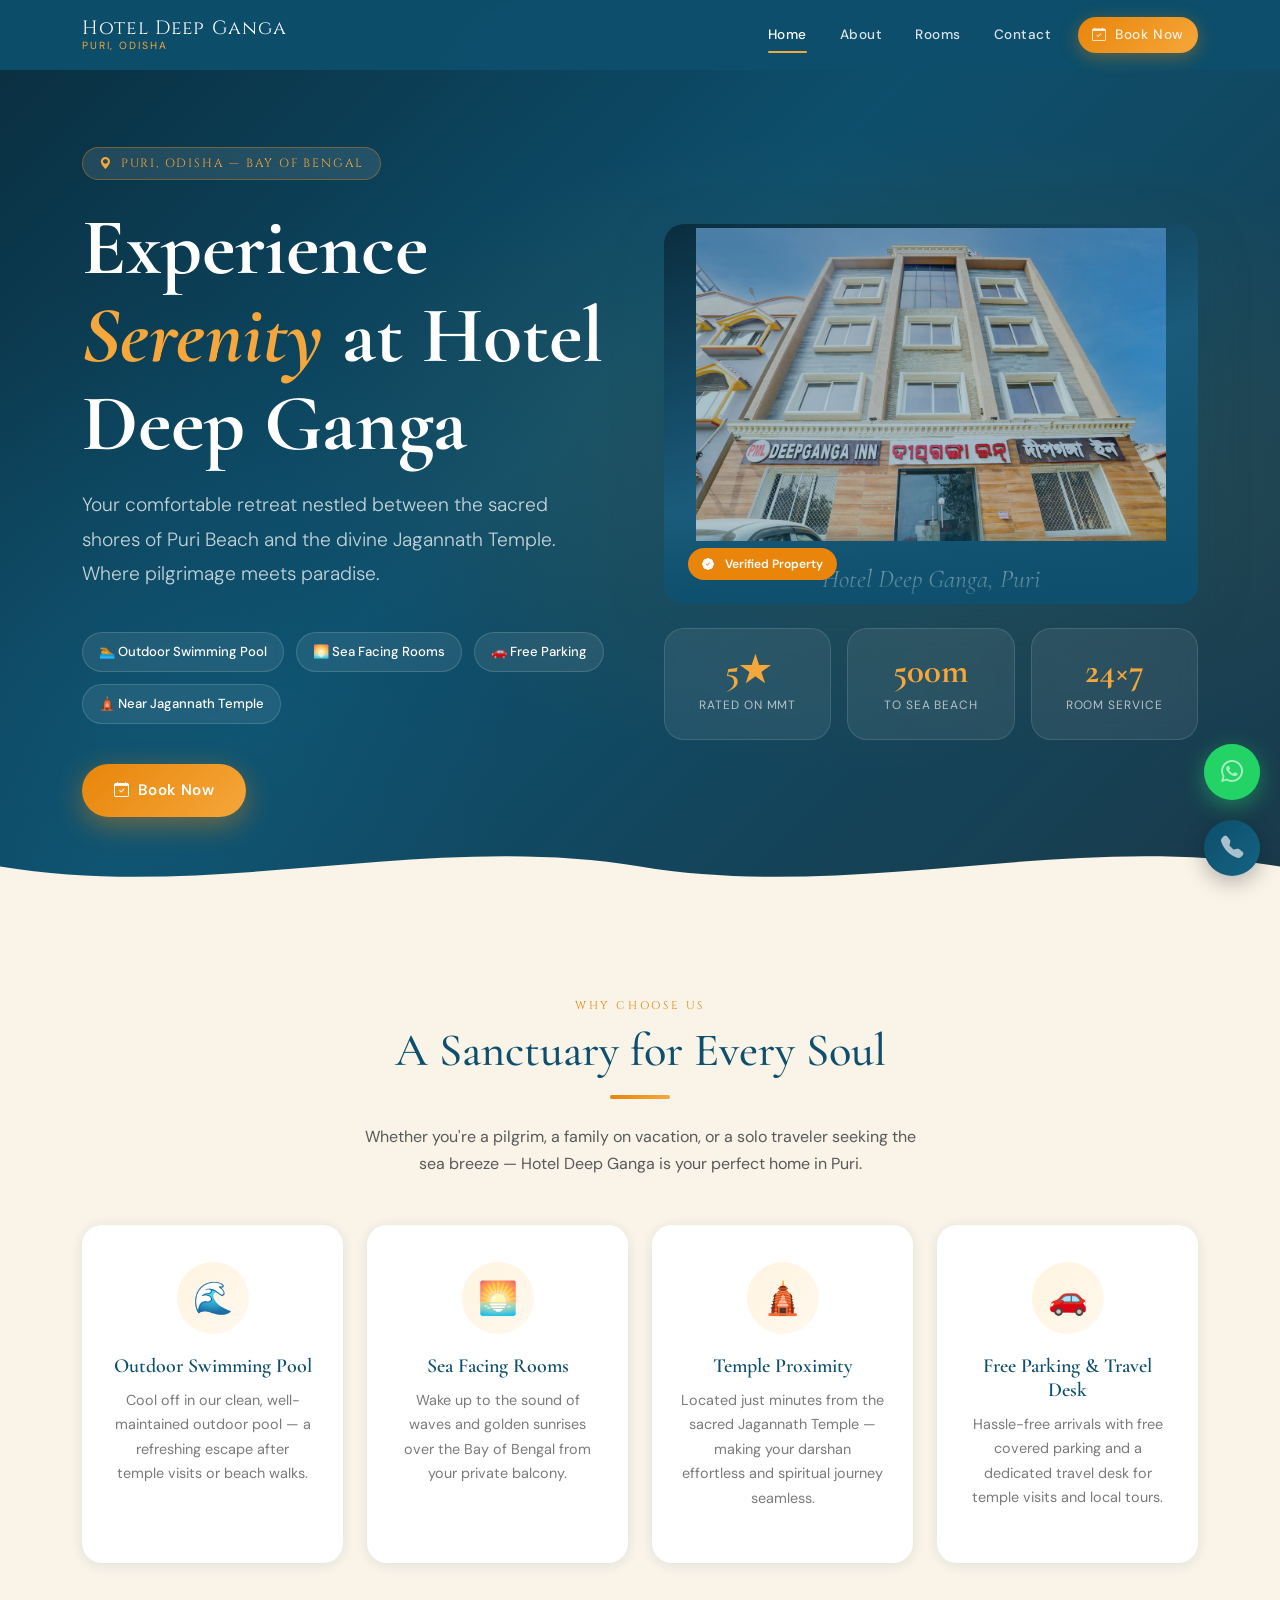
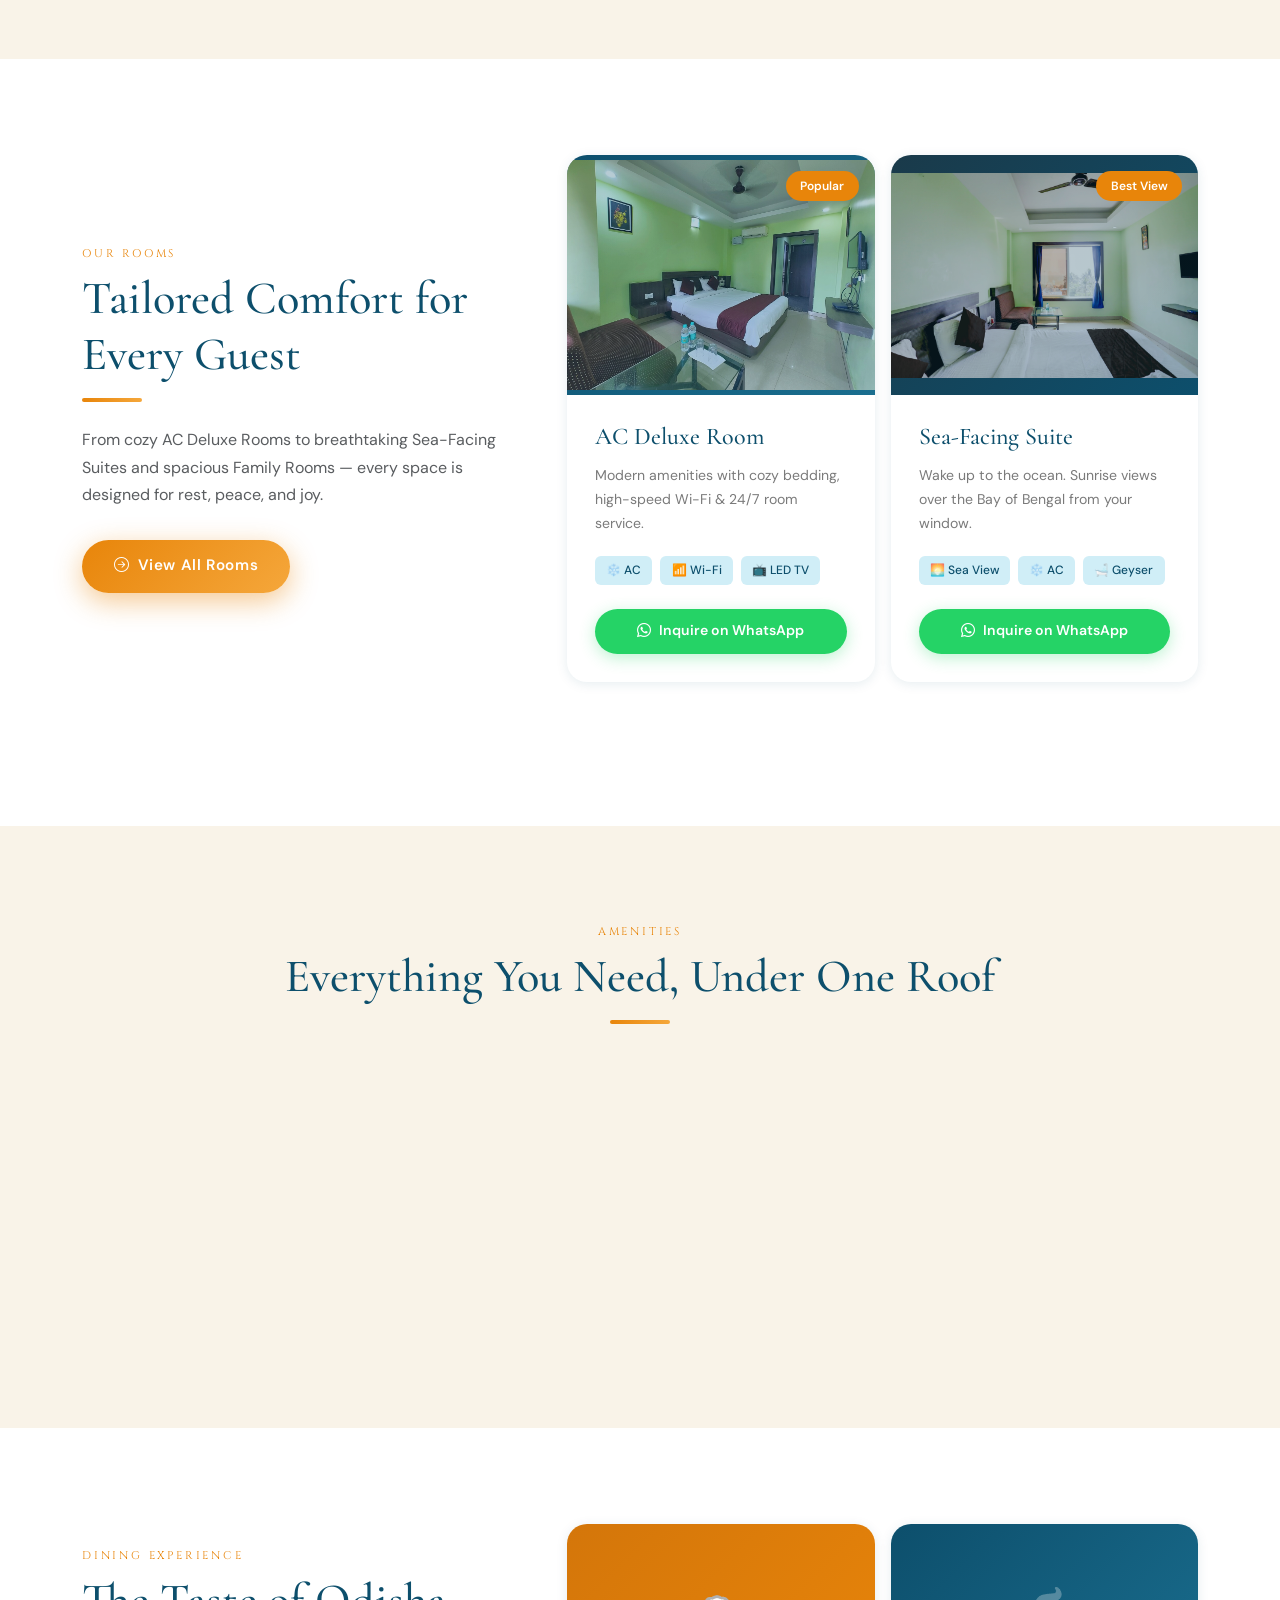
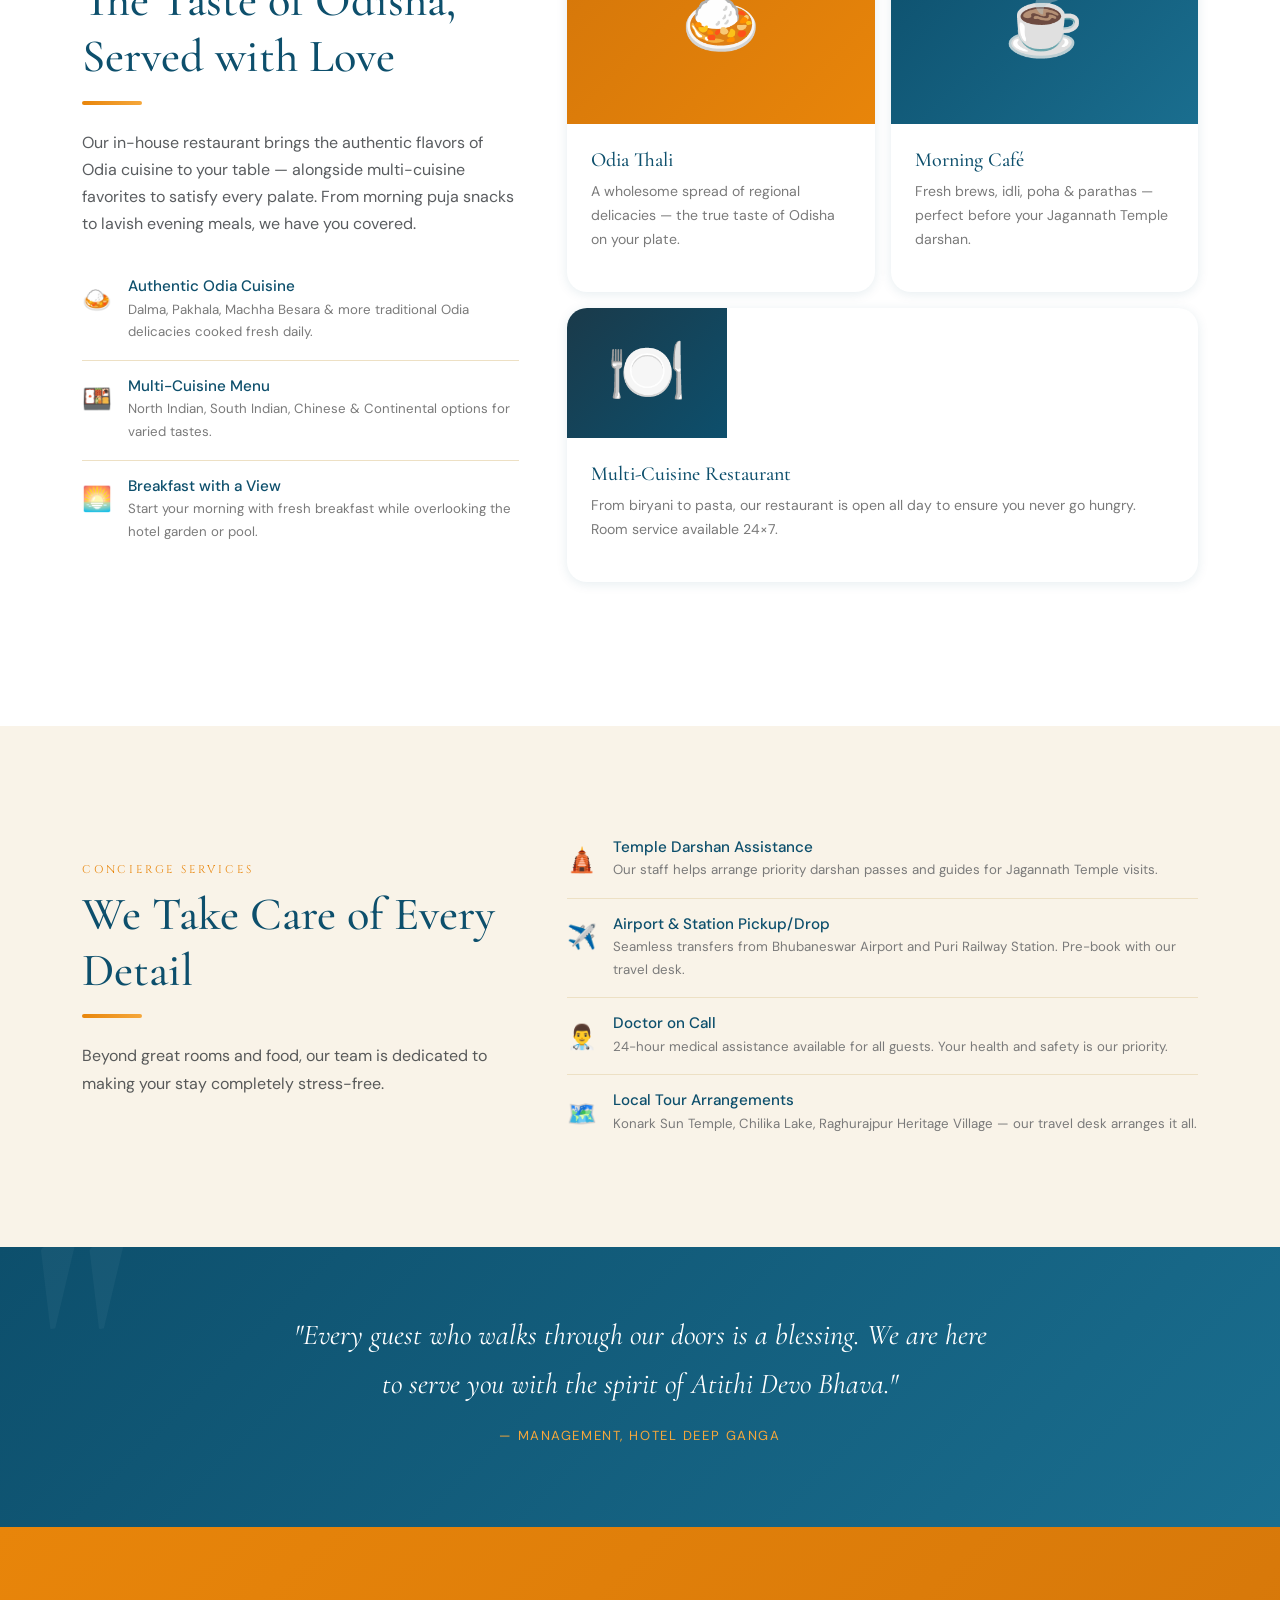
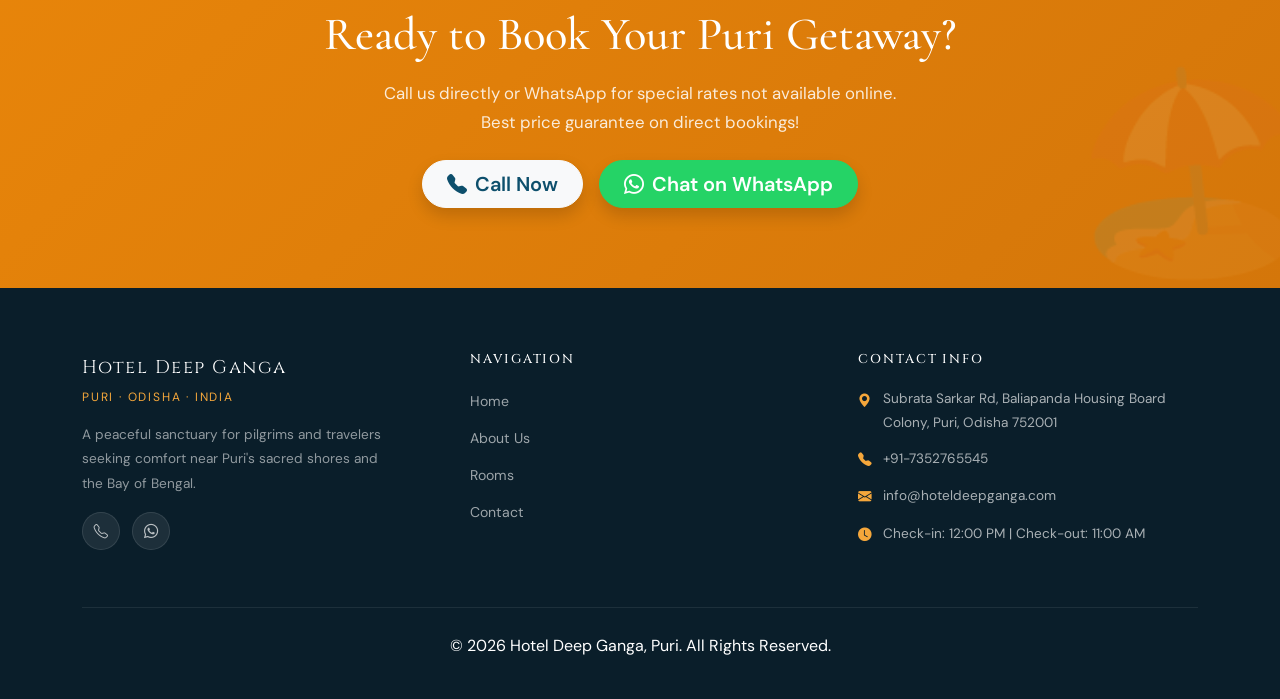
==== index.html @ 0d4df62a "initial commit" ====
<!DOCTYPE html>
<html lang="en">
<head>
  <meta charset="UTF-8">
  <meta name="viewport" content="width=device-width, initial-scale=1.0">

  <!-- SEO Meta -->
  <title>Hotel Deep Ganga Puri | Best Sea-Facing Hotel Near Jagannath Temple</title>
  <meta name="description" content="Book your stay at Hotel Deep Ganga in Puri. Enjoy an outdoor pool, sea-facing rooms, and easy access to Puri Beach & Jagannath Temple. Call or WhatsApp us for direct booking discounts!">
  <meta name="keywords" content="Hotel Deep Ganga Puri, sea facing hotel Puri, hotel near Jagannath Temple, Puri beach hotel, budget hotel Puri, outdoor pool hotel Puri, Baliapanda hotel">
  <meta name="robots" content="index, follow">
  <meta name="author" content="Hotel Deep Ganga">
  <link rel="canonical" href="https://www.hoteldeepganga.com/">

  <!-- Open Graph -->
  <meta property="og:type" content="website">
  <meta property="og:title" content="Hotel Deep Ganga Puri | Sea-Facing Hotel Near Jagannath Temple">
  <meta property="og:description" content="Experience serenity at Hotel Deep Ganga. Outdoor pool, sea-facing rooms, free parking, and the Jagannath Temple just minutes away.">
  <meta property="og:url" content="https://www.hoteldeepganga.com/">
  <meta property="og:site_name" content="Hotel Deep Ganga">
  <meta property="og:image" content="https://www.hoteldeepganga.com/assets/images/deepganga.webp">

  <!-- Twitter Card -->
  <meta name="twitter:card" content="summary_large_image">
  <meta name="twitter:title" content="Hotel Deep Ganga Puri | Sea-Facing Hotel">
  <meta name="twitter:description" content="Outdoor pool, sea-facing rooms & easy access to Jagannath Temple. Book direct for best rates.">

  <!-- Schema.org Structured Data -->
  <script type="application/ld+json">
  {
    "@context": "https://schema.org",
    "@type": "Hotel",
    "name": "Hotel Deep Ganga",
    "description": "A comfortable sea-facing hotel near Jagannath Temple and Puri Beach with an outdoor pool.",
    "url": "https://www.hoteldeepganga.com",
    "address": {
      "@type": "PostalAddress",
      "streetAddress": "Subrata Sarkar Rd, Baliapanda Housing Board Colony",
      "addressLocality": "Puri",
      "addressRegion": "Odisha",
      "postalCode": "752001",
      "addressCountry": "IN"
    },
    "telephone": "+917352765545",
    "checkinTime": "12:00",
    "checkoutTime": "11:00",
    "amenityFeature": [
      {"@type":"LocationFeatureSpecification","name":"Outdoor Swimming Pool","value":true},
      {"@type":"LocationFeatureSpecification","name":"Free Parking","value":true},
      {"@type":"LocationFeatureSpecification","name":"Sea Facing Rooms","value":true},
      {"@type":"LocationFeatureSpecification","name":"Restaurant","value":true},
      {"@type":"LocationFeatureSpecification","name":"Travel Desk","value":true},
      {"@type":"LocationFeatureSpecification","name":"Wi-Fi","value":true}
    ],
    "geo": {
      "@type": "GeoCoordinates",
      "latitude": 19.7910924,
      "longitude": 85.8077653
    },
    "sameAs": ["https://maps.app.goo.gl/WR7ZKPW11yFy9gW88"]
  }
  </script>

  <link rel="shortcut icon" href="assets/images/favicon.jpg" type="image/x-icon">
<link rel="icon" href="assets/images/favicon.jpg" type="image/jpg">
      
<link href="https://cdn.jsdelivr.net/npm/bootstrap@5.3.3/dist/css/bootstrap.min.css" rel="stylesheet">
  <!-- Bootstrap Icons -->
<link rel="stylesheet" href="https://cdn.jsdelivr.net/npm/bootstrap-icons@1.11.3/font/bootstrap-icons.min.css">

<link rel="stylesheet" href="assets/css/style.css">
   
</head>
<body>

<!-- ========== NAVBAR ========== -->
<nav class="navbar navbar-expand-lg fixed-top" id="mainNav">
  <div class="container">
    <a class="navbar-brand" href="index.html">
      Hotel Deep Ganga
      <span class="brand-sub">Puri, Odisha</span>
    </a>
    <button class="navbar-toggler" type="button" data-bs-toggle="collapse" data-bs-target="#navMenu">
      <span class="navbar-toggler-icon"></span>
    </button>
    <div class="collapse navbar-collapse" id="navMenu">
      <ul class="navbar-nav ms-auto align-items-lg-center gap-lg-1">
        <li class="nav-item"><a class="nav-link active" href="index.html">Home</a></li>
        <li class="nav-item"><a class="nav-link" href="about.html">About</a></li>
        <li class="nav-item"><a class="nav-link" href="rooms.html">Rooms</a></li>
        <li class="nav-item"><a class="nav-link" href="contact.html">Contact</a></li>
        <li class="nav-item ms-lg-2">
          <a class="nav-link btn-book-nav" href="https://wa.me/918449936598?text=Hi!%20I'd%20like%20to%20check%20room%20availability%20for%20my%20upcoming%20stay." target="_blank" rel="noopener">
            <i class="bi bi-calendar-check me-1"></i> Book Now
          </a>
        </li>
      </ul>
    </div>
  </div>
</nav>


<!-- ========== HERO ========== -->
<section class="hero-section">
  <div class="hero-bg"></div>
  <div class="container py-5">
    <div class="row align-items-center g-5" style="padding-top:4rem">
      <div class="col-lg-6 hero-content">
        <div class="hero-badge">
          <i class="bi bi-geo-alt-fill"></i> Puri, Odisha — Bay of Bengal
        </div>
        <h1 class="hero-title">
          Experience <em>Serenity</em> at Hotel Deep Ganga
        </h1>
        <p class="hero-subtitle">
          Your comfortable retreat nestled between the sacred shores of Puri Beach and the divine Jagannath Temple. Where pilgrimage meets paradise.
        </p>
        <div class="hero-highlights">
          <span class="hero-pill">🏊 Outdoor Swimming Pool</span>
          <span class="hero-pill">🌅 Sea Facing Rooms</span>
          <span class="hero-pill">🚗 Free Parking</span>
          <span class="hero-pill">🛕 Near Jagannath Temple</span>
        </div>
        <div class="hero-cta">
          <a href="https://wa.me/917352765545?text=Hi!%20I'd%20like%20to%20check%20room%20availability%20for%20my%20upcoming%20stay." target="_blank" rel="noopener" class="btn-primary-cta">
            <i class="bi bi-calendar-check"></i> Book Now</a>
          
        </div>
      </div>
      <div class="col-lg-6 hero-content">
        <div class="hero-img-card mb-4">
          <div class="hotel-visual">
            <div class="hotel-visual-icon">
              <img src="assets/images/deep-ganga-puri.jpg">
            </div>
            <div class="hotel-visual-text">Hotel Deep Ganga, Puri</div>
          </div>
          <div class="hero-img-overlay">
            <span class="hero-img-tag"><i class="bi bi-patch-check-fill me-1"></i> Verified Property</span>
          </div>
        </div>
        <div class="row g-3">
          <div class="col-4">
            <div class="hero-stat-card">
              <div class="hero-stat-num">5★</div>
              <div class="hero-stat-label">Rated on MMT</div>
            </div>
          </div>
          <div class="col-4">
            <div class="hero-stat-card">
              <div class="hero-stat-num">500m</div>
              <div class="hero-stat-label">To Sea Beach</div>
            </div>
          </div>
          <div class="col-4">
            <div class="hero-stat-card">
              <div class="hero-stat-num">24×7</div>
              <div class="hero-stat-label">Room Service</div>
            </div>
          </div>
        </div>
      </div>
    </div>
  </div>
  <!-- Wave SVG -->
  <div class="hero-waves">
    <svg viewBox="0 0 1440 80" preserveAspectRatio="none" xmlns="http://www.w3.org/2000/svg">
      <path d="M0,40 C240,80 480,0 720,40 C960,80 1200,0 1440,40 L1440,80 L0,80 Z" fill="#F9F3E8"/>
    </svg>
  </div>
</section>

<!-- ========== BOOKING STRIP ========== -->
<!-- <section class="booking-strip">
  <div class="container">
    <div class="d-flex flex-wrap align-items-center justify-content-center gap-3">
      <span class="fw-display fs-5 text-ocean">Book Your Stay Online:</span>
      <a href="https://www.makemytrip.com/hotels/hotel-details/?hotelId=201212221544502648" target="_blank" rel="noopener" class="ota-btn ota-mmt">
        <i class="bi bi-globe2"></i> MakeMyTrip
      </a>
      <a href="https://www.trip.com/hotels/puri-hotel-detail-8524823/hotel-deep-ganga/" target="_blank" rel="noopener" class="ota-btn ota-trip">
        <i class="bi bi-globe2"></i> Trip.com
      </a>
      <span class="text-muted small">or call us for direct discounts →</span>
      <a href="tel:+917352765545" class="btn btn-sm btn-outline-secondary rounded-pill px-3">
        <i class="bi bi-telephone-fill me-1"></i> +91-7352765545
      </a>
    </div>
  </div>
</section> -->

<!-- ========== WHY CHOOSE US ========== -->
<section class="section-pad bg-sand">
  <div class="container">
    <div class="text-center mb-5 reveal">
      <span class="section-label">Why Choose Us</span>
      <h2 class="text-ocean">A Sanctuary for Every Soul</h2>
      <div class="divider-saffron center"></div>
      <p class="text-muted mx-auto" style="max-width:580px">Whether you're a pilgrim, a family on vacation, or a solo traveler seeking the sea breeze — Hotel Deep Ganga is your perfect home in Puri.</p>
    </div>
    <div class="row g-4">
      <div class="col-md-6 col-lg-3 reveal" style="transition-delay:.1s">
        <div class="feature-card">
          <div class="feature-icon">🌊</div>
          <h5>Outdoor Swimming Pool</h5>
          <p>Cool off in our clean, well-maintained outdoor pool — a refreshing escape after temple visits or beach walks.</p>
        </div>
      </div>
      <div class="col-md-6 col-lg-3 reveal" style="transition-delay:.2s">
        <div class="feature-card">
          <div class="feature-icon">🌅</div>
          <h5>Sea Facing Rooms</h5>
          <p>Wake up to the sound of waves and golden sunrises over the Bay of Bengal from your private balcony.</p>
        </div>
      </div>
      <div class="col-md-6 col-lg-3 reveal" style="transition-delay:.3s">
        <div class="feature-card">
          <div class="feature-icon">🛕</div>
          <h5>Temple Proximity</h5>
          <p>Located just minutes from the sacred Jagannath Temple — making your darshan effortless and spiritual journey seamless.</p>
        </div>
      </div>
      <div class="col-md-6 col-lg-3 reveal" style="transition-delay:.4s">
        <div class="feature-card">
          <div class="feature-icon">🚗</div>
          <h5>Free Parking & Travel Desk</h5>
          <p>Hassle-free arrivals with free covered parking and a dedicated travel desk for temple visits and local tours.</p>
        </div>
      </div>
    </div>
  </div>
</section>

<!-- ========== ROOMS TEASER ========== -->
<section class="section-pad">
  <div class="container">
    <div class="row align-items-center g-5 mb-5">
      <div class="col-lg-5 reveal-left">
        <span class="section-label">Our Rooms</span>
        <h2 class="text-ocean">Tailored Comfort for Every Guest</h2>
        <div class="divider-saffron"></div>
        <p class="text-muted">From cozy AC Deluxe Rooms to breathtaking Sea-Facing Suites and spacious Family Rooms — every space is designed for rest, peace, and joy.</p>
        <a href="rooms.html" class="btn-primary-cta mt-3 d-inline-flex">
          <i class="bi bi-arrow-right-circle"></i> View All Rooms
        </a>
      </div>
      <div class="col-lg-7 reveal-right">
        <div class="row g-3">
          <div class="col-sm-6">
            <div class="room-card">
              <div class="room-card-img" style="background:linear-gradient(135deg,#0D4F6C,#1A6E8F)">
                  <div class="hotel-visual-icon">
                    <img src="assets/images/deluxe.jpg">
                  </div>
                <span class="room-badge">Popular</span>
              </div>
              <div class="room-card-body">
                <h4>AC Deluxe Room</h4>
                <p>Modern amenities with cozy bedding, high-speed Wi-Fi & 24/7 room service.</p>
                <div class="room-amenities">
                  <span class="room-amenity-tag">❄️ AC</span>
                  <span class="room-amenity-tag">📶 Wi-Fi</span>
                  <span class="room-amenity-tag">📺 LED TV</span>
                </div>
                <a href="https://wa.me/917352765545?text=Hi!%20I'd%20like%20to%20inquire%20about%20AC%20Deluxe%20Room%20rates." target="_blank" rel="noopener" class="btn-whatsapp-room">
                  <i class="bi bi-whatsapp"></i> Inquire on WhatsApp
                </a>
              </div>
            </div>
          </div>
          <div class="col-sm-6">
            <div class="room-card">
              <div class="room-card-img" style="background:linear-gradient(135deg,#1a3a4a,#0D4F6C)">
                <div class="hotel-visual-icon">
                    <img src="assets/images/sea-view.jpg">
                  </div>
                <span class="room-badge" style="background:var(--saffron)">Best View</span>
              </div>
              <div class="room-card-body">
                <h4>Sea-Facing Suite</h4>
                <p>Wake up to the ocean. Sunrise views over the Bay of Bengal from your window.</p>
                <div class="room-amenities">
                  <span class="room-amenity-tag">🌅 Sea View</span>
                  <span class="room-amenity-tag">❄️ AC</span>
                  <span class="room-amenity-tag">🛁 Geyser</span>
                </div>
                <a href="https://wa.me/917352765545?text=Hi!%20I'd%20like%20to%20inquire%20about%20Sea-Facing%20Suite%20rates." target="_blank" rel="noopener" class="btn-whatsapp-room">
                  <i class="bi bi-whatsapp"></i> Inquire on WhatsApp
                </a>
              </div>
            </div>
          </div>
        </div>
      </div>
    </div>
  </div>
</section>

<!-- ========== AMENITIES ========== -->
<section class="section-pad bg-sand">
  <div class="container">
    <div class="text-center mb-5 reveal">
      <span class="section-label">Amenities</span>
      <h2 class="text-ocean">Everything You Need, Under One Roof</h2>
      <div class="divider-saffron center"></div>
    </div>
    <div class="amenities-icon-grid reveal">
      <div class="amenity-box"><div class="icon">❄️</div><span>Air Conditioning</span></div>
      <div class="amenity-box"><div class="icon">📺</div><span>LED TV</span></div>
      <div class="amenity-box"><div class="icon">📶</div><span>Free Wi-Fi</span></div>
      <div class="amenity-box"><div class="icon">🛁</div><span>Hot Geyser</span></div>
      <div class="amenity-box"><div class="icon">☎️</div><span>Intercom</span></div>
      <div class="amenity-box"><div class="icon">🏊</div><span>Swimming Pool</span></div>
      <div class="amenity-box"><div class="icon">🍽️</div><span>Restaurant</span></div>
      <div class="amenity-box"><div class="icon">🚗</div><span>Free Parking</span></div>
      <div class="amenity-box"><div class="icon">🗺️</div><span>Travel Desk</span></div>
      <div class="amenity-box"><div class="icon">👨‍⚕️</div><span>Doctor on Call</span></div>
      <div class="amenity-box"><div class="icon">🕐</div><span>24/7 Service</span></div>
      <div class="amenity-box"><div class="icon">✈️</div><span>Airport Pickup</span></div>
    </div>
  </div>
</section>

<!-- ========== DINING ========== -->
<section class="section-pad">
  <div class="container">
    <div class="row align-items-center g-5 mb-5">
      <div class="col-lg-5 reveal-left">
        <span class="section-label">Dining Experience</span>
        <h2 class="text-ocean">The Taste of Odisha, Served with Love</h2>
        <div class="divider-saffron"></div>
        <p class="text-muted">Our in-house restaurant brings the authentic flavors of Odia cuisine to your table — alongside multi-cuisine favorites to satisfy every palate. From morning puja snacks to lavish evening meals, we have you covered.</p>
        <div class="service-row mt-4">
          <div class="service-icon">🍛</div>
          <div>
            <h6>Authentic Odia Cuisine</h6>
            <p>Dalma, Pakhala, Machha Besara & more traditional Odia delicacies cooked fresh daily.</p>
          </div>
        </div>
        <div class="service-row">
          <div class="service-icon">🍱</div>
          <div>
            <h6>Multi-Cuisine Menu</h6>
            <p>North Indian, South Indian, Chinese & Continental options for varied tastes.</p>
          </div>
        </div>
        <div class="service-row">
          <div class="service-icon">🌅</div>
          <div>
            <h6>Breakfast with a View</h6>
            <p>Start your morning with fresh breakfast while overlooking the hotel garden or pool.</p>
          </div>
        </div>
      </div>
      <div class="col-lg-7 reveal-right">
        <div class="row g-3">
          <div class="col-sm-6">
            <div class="dining-card">
              <div class="dining-card-img" style="background:linear-gradient(135deg,#d4760a,#E8850A)">🍛</div>
              <div class="dining-card-body">
                <h5>Odia Thali</h5>
                <p>A wholesome spread of regional delicacies — the true taste of Odisha on your plate.</p>
              </div>
            </div>
          </div>
          <div class="col-sm-6">
            <div class="dining-card">
              <div class="dining-card-img" style="background:linear-gradient(135deg,#0D4F6C,#1A6E8F)">☕</div>
              <div class="dining-card-body">
                <h5>Morning Café</h5>
                <p>Fresh brews, idli, poha & parathas — perfect before your Jagannath Temple darshan.</p>
              </div>
            </div>
          </div>
          <div class="col-12">
            <div class="dining-card" style="display:flex;flex-wrap:wrap">
              <div class="dining-card-img" style="background:linear-gradient(135deg,#1a3a4a,#0D4F6C);min-width:160px;height:130px;flex-shrink:0">🍽️</div>
              <div class="dining-card-body">
                <h5>Multi-Cuisine Restaurant</h5>
                <p>From biryani to pasta, our restaurant is open all day to ensure you never go hungry. Room service available 24×7.</p>
              </div>
            </div>
          </div>
        </div>
      </div>
    </div>
  </div>
</section>

<!-- ========== SERVICES ========== -->
<section class="section-pad bg-sand">
  <div class="container">
    <div class="row g-5 align-items-center">
      <div class="col-lg-5 reveal-left">
        <span class="section-label">Concierge Services</span>
        <h2 class="text-ocean">We Take Care of Every Detail</h2>
        <div class="divider-saffron"></div>
        <p class="text-muted">Beyond great rooms and food, our team is dedicated to making your stay completely stress-free.</p>
      </div>
      <div class="col-lg-7 reveal-right">
        <div class="service-row">
          <div class="service-icon">🛕</div>
          <div>
            <h6>Temple Darshan Assistance</h6>
            <p>Our staff helps arrange priority darshan passes and guides for Jagannath Temple visits.</p>
          </div>
        </div>
        <div class="service-row">
          <div class="service-icon">✈️</div>
          <div>
            <h6>Airport & Station Pickup/Drop</h6>
            <p>Seamless transfers from Bhubaneswar Airport and Puri Railway Station. Pre-book with our travel desk.</p>
          </div>
        </div>
        <div class="service-row">
          <div class="service-icon">👨‍⚕️</div>
          <div>
            <h6>Doctor on Call</h6>
            <p>24-hour medical assistance available for all guests. Your health and safety is our priority.</p>
          </div>
        </div>
        <div class="service-row">
          <div class="service-icon">🗺️</div>
          <div>
            <h6>Local Tour Arrangements</h6>
            <p>Konark Sun Temple, Chilika Lake, Raghurajpur Heritage Village — our travel desk arranges it all.</p>
          </div>
        </div>
      </div>
    </div>
  </div>
</section>

<!-- ========== QUOTE STRIP ========== -->
<section class="quote-strip">
  <div class="container reveal">
    <p class="quote-text">"Every guest who walks through our doors is a blessing. We are here to serve you with the spirit of Atithi Devo Bhava."</p>
    <p class="quote-author">— Management, Hotel Deep Ganga</p>
  </div>
</section>

<!-- ========== CTA BANNER ========== -->
<section class="cta-banner">
  <div class="container reveal">
    <h2 class="mb-3">Ready to Book Your Puri Getaway?</h2>
    <p class="mb-4">Call us directly or WhatsApp for special rates not available online. <br class="d-none d-md-block">Best price guarantee on direct bookings!</p>
    <div class="d-flex flex-wrap gap-3 justify-content-center">
      <a href="tel:+917352765545" class="btn btn-light btn-lg rounded-pill px-4 fw-semibold text-ocean shadow">
        <i class="bi bi-telephone-fill me-2"></i>Call Now
      </a>
      <a href="https://wa.me/917352765545?text=Hi!%20I'd%20like%20to%20check%20room%20availability%20for%20my%20upcoming%20stay." target="_blank" rel="noopener" class="btn btn-dark btn-lg rounded-pill px-4 fw-semibold shadow" style="background:#25D366;border-color:#25D366">
        <i class="bi bi-whatsapp me-2"></i>Chat on WhatsApp
      </a>
      
    </div>
  </div>
</section>

<!-- ========== FOOTER ========== -->
<footer class="footer">
  <div class="container">
    <div class="row g-5">
      <div class="col-lg-4 col-md-6">
        <div class="footer-brand mb-3">
          <div class="brand-name">Hotel Deep Ganga</div>
          <div class="brand-tagline">Puri · Odisha · India</div>
        </div>
        <p style="font-size:.85rem;color:rgba(255,255,255,.55);line-height:1.8;max-width:300px">A peaceful sanctuary for pilgrims and travelers seeking comfort near Puri's sacred shores and the Bay of Bengal.</p>
        <div class="mt-3">
          <a href="tel:+917352765545" class="social-btn"><i class="bi bi-telephone"></i></a>
          <a href="https://wa.me/917352765545" class="social-btn"><i class="bi bi-whatsapp"></i></a>
        </div>
      </div>
      <div class="col-lg-4 col-md-6">
        <h6>Navigation</h6>
        <ul class="footer-links p-0">
          <li><a href="index.html">Home</a></li>
          <li><a href="about.html">About Us</a></li>
          <li><a href="rooms.html">Rooms</a></li>
          <li><a href="contact.html">Contact</a></li>
        </ul>
      </div>
      <div class="col-lg-4 col-md-6">
        <h6>Contact Info</h6>
        <div class="footer-contact-item"><span class="icon"><i class="bi bi-geo-alt-fill"></i></span><span>Subrata Sarkar Rd, Baliapanda Housing Board Colony, Puri, Odisha 752001</span></div>
        <div class="footer-contact-item"><span class="icon"><i class="bi bi-telephone-fill"></i></span><span>+91-7352765545</span></div>
        <div class="footer-contact-item"><span class="icon"><i class="bi bi-envelope-fill"></i></span><span>info@hoteldeepganga.com</span></div>
        <div class="footer-contact-item"><span class="icon"><i class="bi bi-clock-fill"></i></span><span>Check-in: 12:00 PM | Check-out: 11:00 AM</span></div>
      </div>
    </div>
    <div class="footer-bottom">
      <p>© 2026 Hotel Deep Ganga, Puri. All Rights Reserved.</p>
    </div>
  </div>
</footer>

<!-- ========== FLOATING BUTTONS ========== -->
<div class="fab-wrapper left">
  <a href="https://wa.me/917352765545?text=Hi!%20I'd%20like%20to%20check%20room%20availability%20for%20my%20upcoming%20stay." target="_blank" rel="noopener" class="fab-btn whatsapp" aria-label="WhatsApp Hotel Deep Ganga">
    <span class="fab-pulse"></span>
    <i class="bi bi-whatsapp"></i>
    <span class="fab-tooltip">Chat with our Manager</span>
  </a>
</div>
<div class="fab-wrapper right">
  <a href="tel:+917352765545" class="fab-btn call" aria-label="Call Hotel Deep Ganga">
    <span class="fab-pulse"></span>
    <i class="bi bi-telephone-fill"></i>
    <span class="fab-tooltip">Call Hotel Deep Ganga</span>
  </a>
</div>

<!-- Bootstrap JS -->
<script src="assets/js/scripts.js"></script>
<script src="https://cdn.jsdelivr.net/npm/bootstrap@5.3.3/dist/js/bootstrap.bundle.min.js"></script>
</body>
</html>
---- assets/css/style.css ----
/* ============================================================
   Hotel Deep Ganga — Custom Stylesheet
   Aesthetic: Coastal Luxury · Warm Saffron · Deep Ocean Blue
   ============================================================ */
@import url('https://fonts.googleapis.com/css2?family=Cormorant+Garamond:ital,wght@0,400;0,600;0,700;1,400;1,600&family=DM+Sans:wght@300;400;500;600&family=Cinzel:wght@400;600&display=swap');

:root {
  --saffron:       #E8850A;
  --saffron-light: #F5A73B;
  --saffron-pale:  #FFF4E0;
  --ocean:         #0D4F6C;
  --ocean-mid:     #1A6E8F;
  --ocean-light:   #D0EEF7;
  --sand:          #F9F3E8;
  --sand-dark:     #EDE0C4;
  --charcoal:      #1E1E1E;
  --text-body:     #3D3D3D;
  --text-muted:    #7A7A7A;
  --white:         #FFFFFF;
  --radius:        12px;
  --radius-lg:     20px;
  --shadow-sm:     0 2px 12px rgba(13,79,108,0.10);
  --shadow-md:     0 6px 28px rgba(13,79,108,0.15);
  --shadow-lg:     0 16px 56px rgba(13,79,108,0.18);
  --transition:    0.35s cubic-bezier(0.4,0,0.2,1);
  --font-display:  'Cormorant Garamond', Georgia, serif;
  --font-title:    'Cinzel', serif;
  --font-body:     'DM Sans', sans-serif;
}

*,*::before,*::after{box-sizing:border-box;margin:0;padding:0}
html{scroll-behavior:smooth;font-size:16px}
body{font-family:var(--font-body);color:var(--text-body);background:var(--white);overflow-x:hidden;line-height:1.7}
img{max-width:100%;height:auto;display:block}
a{text-decoration:none;color:inherit}
ul{list-style:none}

/* Typography */
.section-label{font-family:var(--font-title);font-size:.7rem;letter-spacing:.25em;text-transform:uppercase;color:var(--saffron);display:block;margin-bottom:.5rem}
h1,h2,h3,h4,h5{font-family:var(--font-display);line-height:1.2}
h1{font-size:clamp(2.4rem,6vw,4.2rem)}
h2{font-size:clamp(1.9rem,4vw,2.9rem)}
h3{font-size:clamp(1.3rem,2.5vw,1.7rem)}
p{font-size:1rem;color:var(--text-body)}

/* Navbar */
.navbar{background:rgba(13,79,108,.97);backdrop-filter:blur(16px);-webkit-backdrop-filter:blur(16px);padding:.75rem 0;transition:box-shadow var(--transition);z-index:1050}
.navbar.scrolled{box-shadow:0 4px 24px rgba(0,0,0,.25)}
.navbar-brand{font-family:var(--font-title);font-size:1.2rem;color:var(--white)!important;letter-spacing:.06em;line-height:1.2}
.navbar-brand .brand-sub{font-family:var(--font-body);font-size:.65rem;color:var(--saffron-light);letter-spacing:.18em;text-transform:uppercase;display:block;font-weight:400}
.navbar-nav .nav-link{color:rgba(255,255,255,.85)!important;font-size:.85rem;font-weight:500;letter-spacing:.04em;padding:.4rem .9rem!important;transition:color var(--transition);position:relative}
.navbar-nav .nav-link::after{content:'';position:absolute;bottom:0;left:50%;right:50%;height:2px;background:var(--saffron-light);transition:left var(--transition),right var(--transition);border-radius:2px}
.navbar-nav .nav-link:hover::after,.navbar-nav .nav-link.active::after{left:.9rem;right:.9rem}
.navbar-nav .nav-link:hover,.navbar-nav .nav-link.active{color:var(--white)!important}
.btn-book-nav{background:linear-gradient(135deg,var(--saffron),var(--saffron-light));color:var(--white)!important;border-radius:50px;padding:.45rem 1.4rem!important;font-weight:600;font-family:var(--font-body);font-size:.85rem;box-shadow:0 4px 18px rgba(232,133,10,.4);transition:transform var(--transition),box-shadow var(--transition)}
.btn-book-nav:hover{transform:translateY(-2px);box-shadow:0 8px 24px rgba(232,133,10,.5)}
.btn-book-nav::after{display:none!important}
.navbar-toggler{border:none}
.navbar-toggler-icon{filter:invert(1)}

/* Hero */
.hero-section{position:relative;min-height:100svh;overflow:hidden;display:flex;align-items:center}
.hero-bg{position:absolute;inset:0;background:linear-gradient(135deg,#0a2d3e 0%,#0D4F6C 45%,#1a3a4a 100%);z-index:0}
.hero-bg::before{content:'';position:absolute;inset:0;background:radial-gradient(ellipse 80% 60% at 70% 50%,rgba(232,133,10,.12) 0%,transparent 60%),radial-gradient(ellipse 50% 80% at 10% 80%,rgba(26,110,143,.25) 0%,transparent 60%)}
.hero-waves{position:absolute;bottom:-2px;left:0;right:0;z-index:2;line-height:0}
.hero-content{position:relative;z-index:3}
.hero-badge{display:inline-flex;align-items:center;gap:.5rem;background:rgba(255,255,255,.1);border:1px solid rgba(232,133,10,.4);border-radius:50px;padding:.35rem 1rem;font-size:.75rem;color:var(--saffron-light);letter-spacing:.15em;text-transform:uppercase;font-family:var(--font-title);margin-bottom:1.5rem;backdrop-filter:blur(8px)}
.hero-title{font-family:var(--font-display);font-weight:700;font-size:clamp(2.6rem,7vw,5rem);color:var(--white);line-height:1.1;margin-bottom:1.25rem}
.hero-title em{font-style:italic;color:var(--saffron-light)}
.hero-subtitle{font-size:clamp(1rem,2vw,1.2rem);color:rgba(255,255,255,.75);max-width:520px;margin-bottom:2.5rem;font-weight:300;line-height:1.8}
.hero-highlights{display:flex;flex-wrap:wrap;gap:.75rem;margin-bottom:2.5rem}
.hero-pill{background:rgba(255,255,255,.08);border:1px solid rgba(255,255,255,.15);color:var(--white);padding:.5rem 1rem;border-radius:50px;font-size:.82rem;font-weight:500;display:flex;align-items:center;gap:.4rem;backdrop-filter:blur(4px)}
.hero-cta{display:flex;flex-wrap:wrap;gap:1rem}
.btn-primary-cta{background:linear-gradient(135deg,var(--saffron),var(--saffron-light));color:var(--white);border:none;padding:.85rem 2rem;border-radius:50px;font-weight:600;font-size:.95rem;letter-spacing:.04em;box-shadow:0 8px 28px rgba(232,133,10,.45);transition:transform var(--transition),box-shadow var(--transition);display:inline-flex;align-items:center;gap:.5rem}
.btn-primary-cta:hover{color:var(--white);transform:translateY(-3px);box-shadow:0 14px 38px rgba(232,133,10,.55)}
.btn-outline-cta{background:transparent;color:var(--white);border:2px solid rgba(255,255,255,.5);padding:.85rem 2rem;border-radius:50px;font-weight:500;font-size:.95rem;transition:border-color var(--transition),background var(--transition);display:inline-flex;align-items:center;gap:.5rem}
.btn-outline-cta:hover{color:var(--white);border-color:var(--saffron-light);background:rgba(232,133,10,.12)}
.hero-stat-card{background:rgba(255,255,255,.07);border:1px solid rgba(255,255,255,.12);border-radius:var(--radius-lg);padding:1.5rem;backdrop-filter:blur(12px);text-align:center;transition:transform var(--transition)}
.hero-stat-card:hover{transform:translateY(-4px)}
.hero-stat-num{font-family:var(--font-display);font-size:2.2rem;font-weight:700;color:var(--saffron-light);line-height:1}
.hero-stat-label{font-size:.75rem;color:rgba(255,255,255,.65);letter-spacing:.08em;text-transform:uppercase;margin-top:.4rem}
.hero-img-card{position:relative;border-radius:var(--radius-lg);overflow:hidden;box-shadow:var(--shadow-lg)}
.hero-img-card .hotel-visual{width:100%;height:380px;background:linear-gradient(160deg,#0a2d3e,#1a5a7a,#0d4f6c);display:flex;align-items:center;justify-content:center;flex-direction:column;gap:1rem;padding:2rem}
.hotel-visual-icon{font-size:6rem;opacity:.7}
.hotel-visual-text{font-family:var(--font-display);font-size:1.6rem;font-style:italic;color:rgba(255,255,255,.9);text-align:center}
.hero-img-overlay{position:absolute;bottom:0;left:0;right:0;background:linear-gradient(to top,rgba(13,79,108,.9),transparent);padding:1.5rem}
.hero-img-tag{display:inline-flex;align-items:center;gap:.4rem;background:var(--saffron);color:var(--white);border-radius:50px;padding:.35rem .9rem;font-size:.75rem;font-weight:600}

/* Section Utilities */
.section-pad{padding:6rem 0}
.section-pad-sm{padding:4rem 0}
.bg-sand{background:var(--sand)}
.bg-ocean{background:var(--ocean)}
.divider-saffron{width:60px;height:4px;background:linear-gradient(90deg,var(--saffron),var(--saffron-light));border-radius:2px;margin:1rem 0 1.5rem}
.divider-saffron.center{margin:1rem auto 1.5rem}

/* Feature Cards */
.feature-card{background:var(--white);border-radius:var(--radius-lg);padding:2.25rem 1.75rem;text-align:center;box-shadow:var(--shadow-sm);border:1px solid transparent;transition:transform var(--transition),box-shadow var(--transition),border-color var(--transition);height:100%}
.feature-card:hover{transform:translateY(-6px);box-shadow:var(--shadow-md);border-color:var(--saffron-light)}
.feature-icon{width:72px;height:72px;background:linear-gradient(135deg,var(--saffron-pale),#fff8ee);border-radius:50%;display:flex;align-items:center;justify-content:center;margin:0 auto 1.25rem;font-size:2rem;transition:transform var(--transition)}
.feature-card:hover .feature-icon{transform:scale(1.12) rotate(-5deg)}
.feature-card h5{color:var(--ocean);font-weight:600;margin-bottom:.6rem}
.feature-card p{font-size:.9rem;color:var(--text-muted)}

/* Amenities */
.amenities-icon-grid{display:grid;grid-template-columns:repeat(auto-fill,minmax(130px,1fr));gap:1rem}
.amenity-box{background:var(--white);border:1.5px solid var(--sand-dark);border-radius:var(--radius);padding:1.25rem .75rem;text-align:center;transition:border-color var(--transition),box-shadow var(--transition),transform var(--transition)}
.amenity-box:hover{border-color:var(--saffron);box-shadow:var(--shadow-sm);transform:translateY(-3px)}
.amenity-box .icon{font-size:1.8rem;margin-bottom:.6rem}
.amenity-box span{font-size:.78rem;font-weight:500;color:var(--ocean);display:block}

/* Dining */
.dining-card{background:var(--white);border-radius:var(--radius-lg);overflow:hidden;box-shadow:var(--shadow-sm);transition:transform var(--transition),box-shadow var(--transition)}
.dining-card:hover{transform:translateY(-6px);box-shadow:var(--shadow-md)}
.dining-card-img{height:200px;display:flex;align-items:center;justify-content:center;font-size:4rem}
.dining-card-body{padding:1.5rem}
.dining-card-body h5{color:var(--ocean);margin-bottom:.5rem}
.dining-card-body p{font-size:.88rem;color:var(--text-muted)}

/* Service Rows */
.service-row{display:flex;align-items:flex-start;gap:1rem;padding:1rem 0;border-bottom:1px solid var(--sand-dark)}
.service-row:last-child{border-bottom:none}
.service-icon{font-size:1.5rem;flex-shrink:0;margin-top:.15rem}
.service-row h6{color:var(--ocean);font-size:.95rem;margin-bottom:.2rem}
.service-row p{font-size:.83rem;color:var(--text-muted);margin:0}

/* Rooms */
.room-card{background:var(--white);border-radius:var(--radius-lg);overflow:hidden;box-shadow:var(--shadow-sm);transition:transform var(--transition),box-shadow var(--transition);height:100%}
.room-card:hover{transform:translateY(-8px);box-shadow:var(--shadow-lg)}
.room-card-img{height:240px;position:relative;overflow:hidden;display:flex;align-items:center;justify-content:center}
.room-card-img .room-emoji{font-size:5rem;opacity:.55}
.room-badge{position:absolute;top:1rem;right:1rem;background:var(--saffron);color:var(--white);border-radius:50px;padding:.3rem .9rem;font-size:.75rem;font-weight:600}
.room-card-body{padding:1.75rem}
.room-card-body h4{color:var(--ocean);margin-bottom:.75rem}
.room-card-body p{font-size:.88rem;color:var(--text-muted);margin-bottom:1.25rem}
.room-amenities{display:flex;flex-wrap:wrap;gap:.5rem;margin-bottom:1.5rem}
.room-amenity-tag{background:var(--ocean-light);color:var(--ocean);border-radius:6px;padding:.28rem .7rem;font-size:.75rem;font-weight:500}
.btn-whatsapp-room{background:#25D366;color:var(--white);border:none;border-radius:50px;padding:.65rem 1.5rem;font-weight:600;font-size:.88rem;display:inline-flex;align-items:center;gap:.5rem;width:100%;justify-content:center;transition:transform var(--transition),box-shadow var(--transition);box-shadow:0 4px 16px rgba(37,211,102,.3)}
.btn-whatsapp-room:hover{color:var(--white);transform:translateY(-2px);box-shadow:0 8px 24px rgba(37,211,102,.4)}

/* About */
.about-hero{background:linear-gradient(135deg,#0a2d3e,#0D4F6C,#1A6E8F);min-height:60vh;display:flex;align-items:center;position:relative;overflow:hidden}
.about-hero::before{content:'';position:absolute;inset:0;background:radial-gradient(ellipse 70% 80% at 80% 50%,rgba(232,133,10,.12) 0%,transparent 60%)}
.pillar-card{background:var(--white);border-radius:var(--radius-lg);padding:2rem 1.75rem;border-left:4px solid var(--saffron);box-shadow:var(--shadow-sm);transition:transform var(--transition),box-shadow var(--transition);height:100%}
.pillar-card:hover{transform:translateY(-5px);box-shadow:var(--shadow-md)}
.pillar-card .pillar-icon{font-size:2.2rem;margin-bottom:1rem}
.pillar-card h5{color:var(--ocean);margin-bottom:.6rem}
.pillar-card p{font-size:.88rem;color:var(--text-muted)}
.team-card{background:var(--white);border-radius:var(--radius-lg);padding:2.5rem 2rem;text-align:center;box-shadow:var(--shadow-sm);border-top:4px solid var(--saffron)}
.team-avatar{width:90px;height:90px;background:linear-gradient(135deg,var(--ocean),var(--ocean-mid));border-radius:50%;display:flex;align-items:center;justify-content:center;font-size:2.5rem;margin:0 auto 1.25rem;border:4px solid var(--saffron-pale)}
.atithi-banner{background:linear-gradient(135deg,var(--saffron),#d4760a);border-radius:var(--radius-lg);padding:2.5rem;text-align:center;color:var(--white)}
.atithi-quote{font-family:var(--font-display);font-size:clamp(1.6rem,3.5vw,2.2rem);font-style:italic;color:var(--white);margin-bottom:.5rem}
.atithi-translation{font-size:.85rem;opacity:.85;letter-spacing:.1em;text-transform:uppercase}

/* Contact */
.contact-hero{background:linear-gradient(135deg,#0a2d3e,#0D4F6C);min-height:45vh;display:flex;align-items:center;position:relative;overflow:hidden}
.contact-card{background:var(--white);border-radius:var(--radius-lg);padding:2.25rem;box-shadow:var(--shadow-md);text-align:center;transition:transform var(--transition);height:100%}
.contact-card:hover{transform:translateY(-4px)}
.contact-icon-wrap{width:72px;height:72px;border-radius:50%;display:flex;align-items:center;justify-content:center;font-size:1.8rem;margin:0 auto 1.25rem}
.contact-icon-wrap.saffron-bg{background:var(--saffron-pale)}
.contact-icon-wrap.ocean-bg{background:var(--ocean-light)}
.contact-icon-wrap.green-bg{background:#e6fff2}
.contact-card h5{color:var(--ocean);margin-bottom:.4rem;font-size:1rem}
.contact-card .contact-value{font-family:var(--font-display);font-size:1.45rem;font-weight:700;color:var(--saffron);line-height:1.3}
.contact-card p{font-size:.82rem;color:var(--text-muted);margin-top:.3rem}
.btn-call-big{background:linear-gradient(135deg,var(--ocean),var(--ocean-mid));color:var(--white);border:none;border-radius:50px;padding:.8rem 2rem;font-weight:600;font-size:.95rem;display:inline-flex;align-items:center;gap:.5rem;box-shadow:0 6px 22px rgba(13,79,108,.35);transition:transform var(--transition),box-shadow var(--transition);width:100%;justify-content:center;margin-top:1rem}
.btn-call-big:hover{color:var(--white);transform:translateY(-2px);box-shadow:0 10px 30px rgba(13,79,108,.45)}
.btn-whatsapp-big{background:#25D366;color:var(--white);border:none;border-radius:50px;padding:.8rem 2rem;font-weight:600;font-size:.95rem;display:inline-flex;align-items:center;gap:.5rem;box-shadow:0 6px 22px rgba(37,211,102,.35);transition:transform var(--transition),box-shadow var(--transition);width:100%;justify-content:center;margin-top:1rem}
.btn-whatsapp-big:hover{color:var(--white);transform:translateY(-2px);box-shadow:0 10px 30px rgba(37,211,102,.45)}
.map-wrapper{border-radius:var(--radius-lg);overflow:hidden;box-shadow:var(--shadow-md)}
.map-wrapper iframe{display:block;border:0;width:100%}
.checkin-card{background:var(--sand);border-radius:var(--radius-lg);padding:2rem;border:1.5px solid var(--sand-dark);text-align:center}
.checkin-time{font-family:var(--font-display);font-size:2rem;font-weight:700;color:var(--ocean);line-height:1}
.checkin-label{font-size:.75rem;letter-spacing:.12em;text-transform:uppercase;color:var(--text-muted);margin-top:.4rem}

/* Quote Strip */
.quote-strip{background:linear-gradient(135deg,var(--ocean),var(--ocean-mid));padding:4rem 0;text-align:center;position:relative;overflow:hidden}
.quote-strip::before{content:'"';font-family:var(--font-display);font-size:20rem;font-weight:700;color:rgba(255,255,255,.04);position:absolute;top:-4rem;left:2rem;line-height:1;pointer-events:none}
.quote-text{font-family:var(--font-display);font-size:clamp(1.3rem,3vw,1.8rem);font-style:italic;color:var(--white);max-width:700px;margin:0 auto 1rem}
.quote-author{color:var(--saffron-light);font-size:.82rem;letter-spacing:.12em;text-transform:uppercase}

/* CTA Banner */
.cta-banner{background:linear-gradient(135deg,var(--saffron),#d4760a);padding:5rem 0;text-align:center;position:relative;overflow:hidden}
.cta-banner::after{content:'🏖️';font-size:12rem;position:absolute;right:-2rem;bottom:-3rem;opacity:.08;pointer-events:none}
.cta-banner h2{color:var(--white)}
.cta-banner p{color:rgba(255,255,255,.85);font-size:1.05rem}

/* Booking Strip */
.booking-strip{background:var(--sand);border-top:1px solid var(--sand-dark);border-bottom:1px solid var(--sand-dark);padding:2rem 0}
.ota-btn{display:inline-flex;align-items:center;gap:.5rem;padding:.7rem 1.5rem;border-radius:50px;font-weight:600;font-size:.88rem;transition:transform var(--transition),box-shadow var(--transition);border:2px solid transparent}
.ota-btn:hover{transform:translateY(-2px)}
.ota-mmt{background:var(--white);color:#CC0000;border-color:#CC0000}
.ota-mmt:hover{background:#CC0000;color:var(--white);box-shadow:0 6px 20px rgba(204,0,0,.3)}
.ota-trip{background:var(--white);color:#003580;border-color:#003580}
.ota-trip:hover{background:#003580;color:var(--white);box-shadow:0 6px 20px rgba(0,53,128,.3)}

/* Footer */
.footer{background:#0a1e2a;color:rgba(255,255,255,.75);padding:4rem 0 0}
.footer-brand .brand-name{font-family:var(--font-title);font-size:1.15rem;color:var(--white);letter-spacing:.08em}
.footer-brand .brand-tagline{font-size:.75rem;color:var(--saffron-light);letter-spacing:.15em;text-transform:uppercase;margin-top:.2rem}
.footer h6{color:var(--white);font-family:var(--font-title);font-size:.8rem;letter-spacing:.15em;text-transform:uppercase;margin-bottom:1.25rem}
.footer-links li{margin-bottom:.6rem}
.footer-links a{color:rgba(255,255,255,.6);font-size:.88rem;transition:color var(--transition)}
.footer-links a:hover{color:var(--saffron-light)}
.footer-contact-item{display:flex;gap:.7rem;margin-bottom:.8rem;font-size:.85rem;color:rgba(255,255,255,.65)}
.footer-contact-item .icon{color:var(--saffron-light);flex-shrink:0;margin-top:.1rem}
.footer-bottom{border-top:1px solid rgba(255,255,255,.08);padding:1.5rem 0;margin-top:3rem;text-align:center;font-size:.8rem;color:rgba(255,255,255,.4)}
.footer-bottom a{color:var(--saffron-light)}
.footer-bottom p{color: #fff;}
.social-btn{width:38px;height:38px;background:rgba(255,255,255,.08);border-radius:50%;display:inline-flex;align-items:center;justify-content:center;color:rgba(255,255,255,.7);font-size:.9rem;margin-right:.5rem;transition:background var(--transition),color var(--transition);border:1px solid rgba(255,255,255,.1)}
.social-btn:hover{background:var(--saffron);color:var(--white);border-color:var(--saffron)}

/* Floating Action Buttons */
.fab-wrapper{position:fixed;bottom:1.5rem;z-index:9999;display:flex;flex-direction:column;gap:.5rem}
.fab-wrapper.left{right:1.25rem;bottom:100px;}
.fab-wrapper.right{right:1.25rem}
.fab-btn{width:56px;height:56px;border-radius:50%;display:flex;align-items:center;justify-content:center;font-size:1.4rem;color:var(--white);box-shadow:0 6px 22px rgba(0,0,0,.28);transition:transform var(--transition),box-shadow var(--transition);border:none;cursor:pointer;text-decoration:none;position:relative}
.fab-btn:hover{transform:scale(1.1) translateY(-2px);color:var(--white)}
.fab-btn.whatsapp{background:#25D366;box-shadow:0 6px 22px rgba(37,211,102,.45)}
.fab-btn.whatsapp:hover{box-shadow:0 10px 28px rgba(37,211,102,.55)}
.fab-btn.call{background:linear-gradient(135deg,var(--ocean),var(--ocean-mid))}
.fab-btn.call:hover{box-shadow:0 10px 28px rgba(13,79,108,.5)}
.fab-tooltip{position:absolute;right:calc(100% + .6rem);top:50%;transform:translateY(-50%);background:var(--charcoal);color:var(--white);font-size:.72rem;white-space:nowrap;padding:.35rem .75rem;border-radius:6px;opacity:0;pointer-events:none;transition:opacity var(--transition);font-family:var(--font-body)}
.fab-wrapper.right .fab-tooltip{right:auto;left:calc(100% + .6rem)}
.fab-btn:hover .fab-tooltip{opacity:1}
.fab-pulse{position:absolute;inset:0;border-radius:50%;animation:fabPulse 2.4s ease-out infinite}
.fab-btn.whatsapp .fab-pulse{background:rgba(37,211,102,.4)}
.fab-btn.call .fab-pulse{background:rgba(13,79,108,.35)}
@keyframes fabPulse{0%{transform:scale(1);opacity:.7}100%{transform:scale(2);opacity:0}}

/* Page Hero (inner pages) */
.page-hero{background:linear-gradient(135deg,#0a2d3e,#0D4F6C);padding:7rem 0 4rem;position:relative;overflow:hidden}
.page-hero::before{content:'';position:absolute;inset:0;background:radial-gradient(ellipse 60% 80% at 90% 50%,rgba(232,133,10,.1),transparent)}
.breadcrumb-item a{color:rgba(255,255,255,.6);font-size:.82rem}
.breadcrumb-item.active{color:var(--saffron-light);font-size:.82rem}
.breadcrumb-item+.breadcrumb-item::before{color:rgba(255,255,255,.35)}

/* Reveal Animations */
.reveal{opacity:0;transform:translateY(28px);transition:opacity .65s ease,transform .65s ease}
.reveal.visible{opacity:1;transform:translateY(0)}
.reveal-left{opacity:0;transform:translateX(-28px);transition:opacity .65s ease,transform .65s ease}
.reveal-left.visible{opacity:1;transform:translateX(0)}
.reveal-right{opacity:0;transform:translateX(28px);transition:opacity .65s ease,transform .65s ease}
.reveal-right.visible{opacity:1;transform:translateX(0)}

/* Utilities */
.text-saffron{color:var(--saffron)!important}
.text-ocean{color:var(--ocean)!important}
.bg-saffron-pale{background:var(--saffron-pale)!important}
.fw-display{font-family:var(--font-display)}
.italic{font-style:italic}
.rounded-xl{border-radius:var(--radius-lg)!important}
.p{padding: 10px;}

/* Responsive */
@media(max-width:767px){
  .section-pad{padding:4rem 0}
  .hero-img-card .hotel-visual{height:260px}
  .fab-btn{width:50px;height:50px;font-size:1.25rem}
  .amenities-icon-grid{grid-template-columns:repeat(3,1fr)}
}
@media(max-width:480px){
  h1{font-size:2rem}
  .hero-cta{flex-direction:column}
  .btn-primary-cta,.btn-outline-cta{width:100%;justify-content:center}
  .fab-tooltip{display:none}
  .amenities-icon-grid{grid-template-columns:repeat(2,1fr)}
}
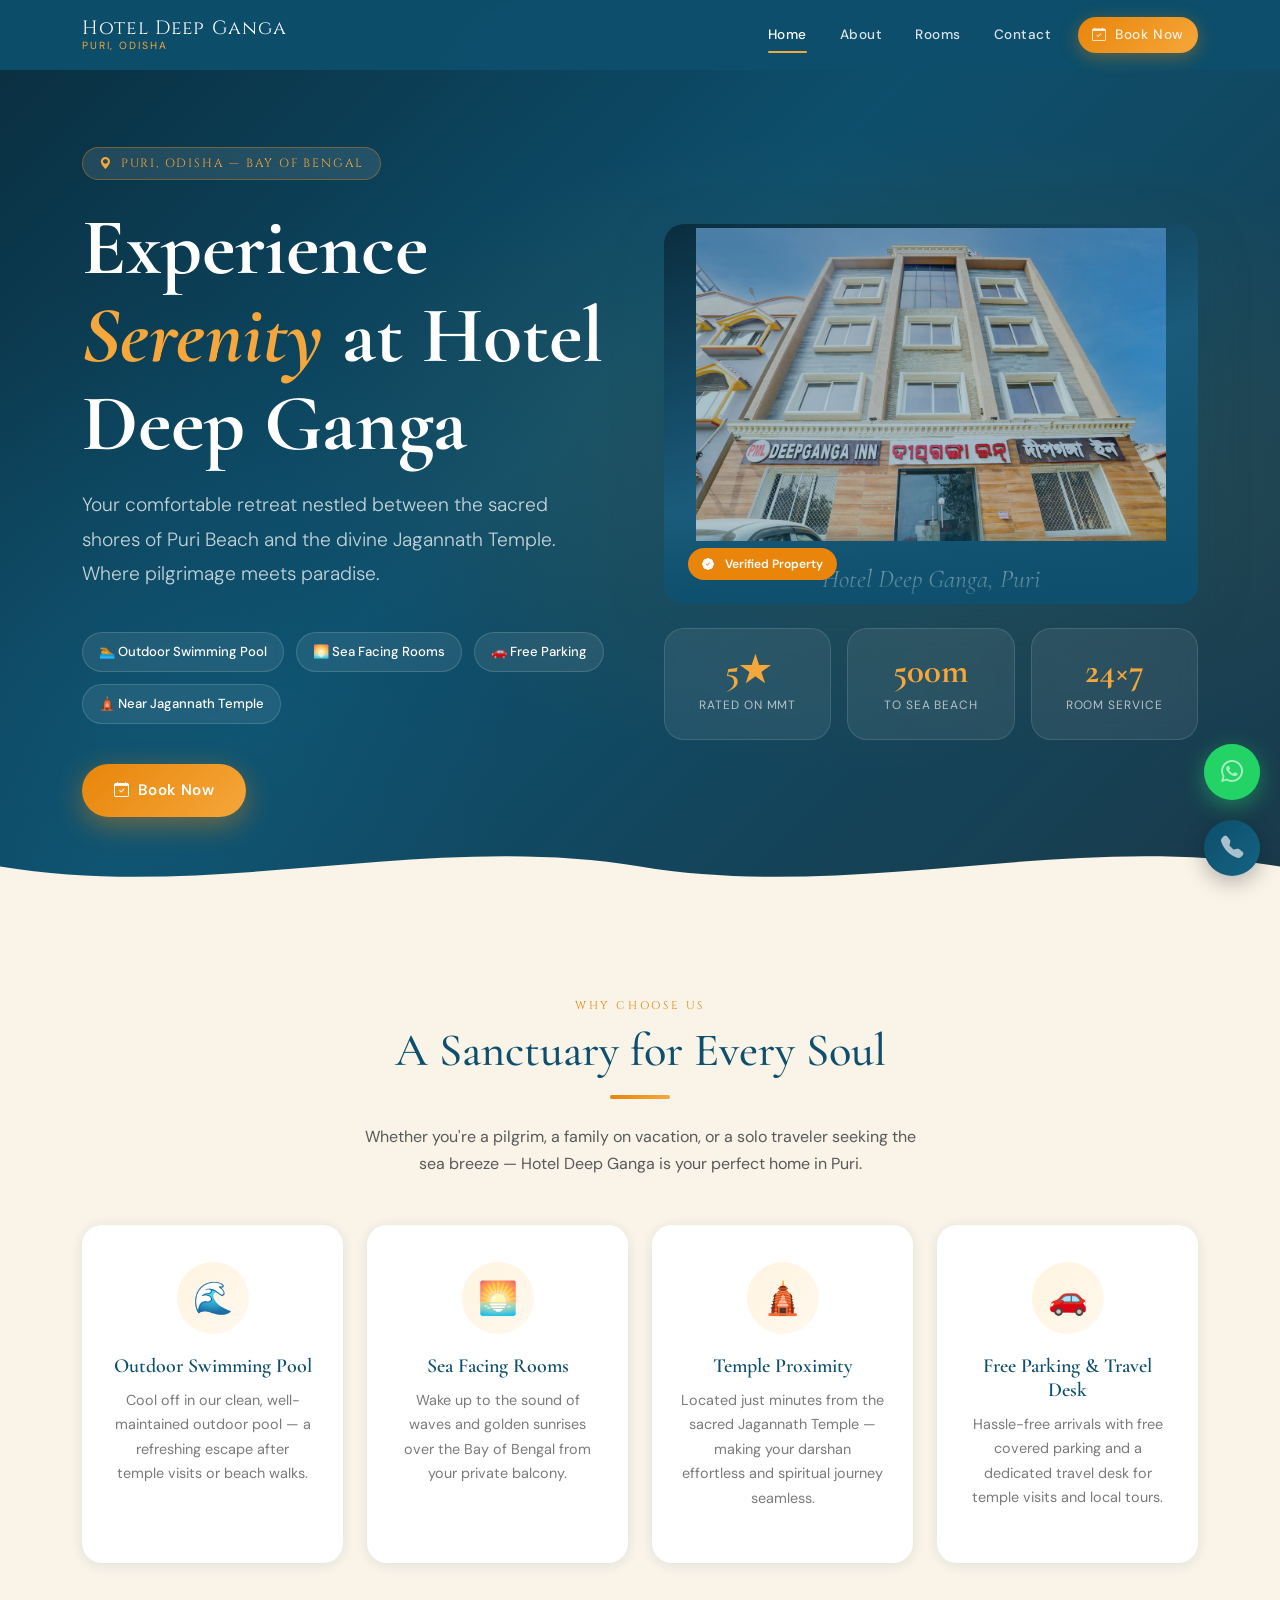
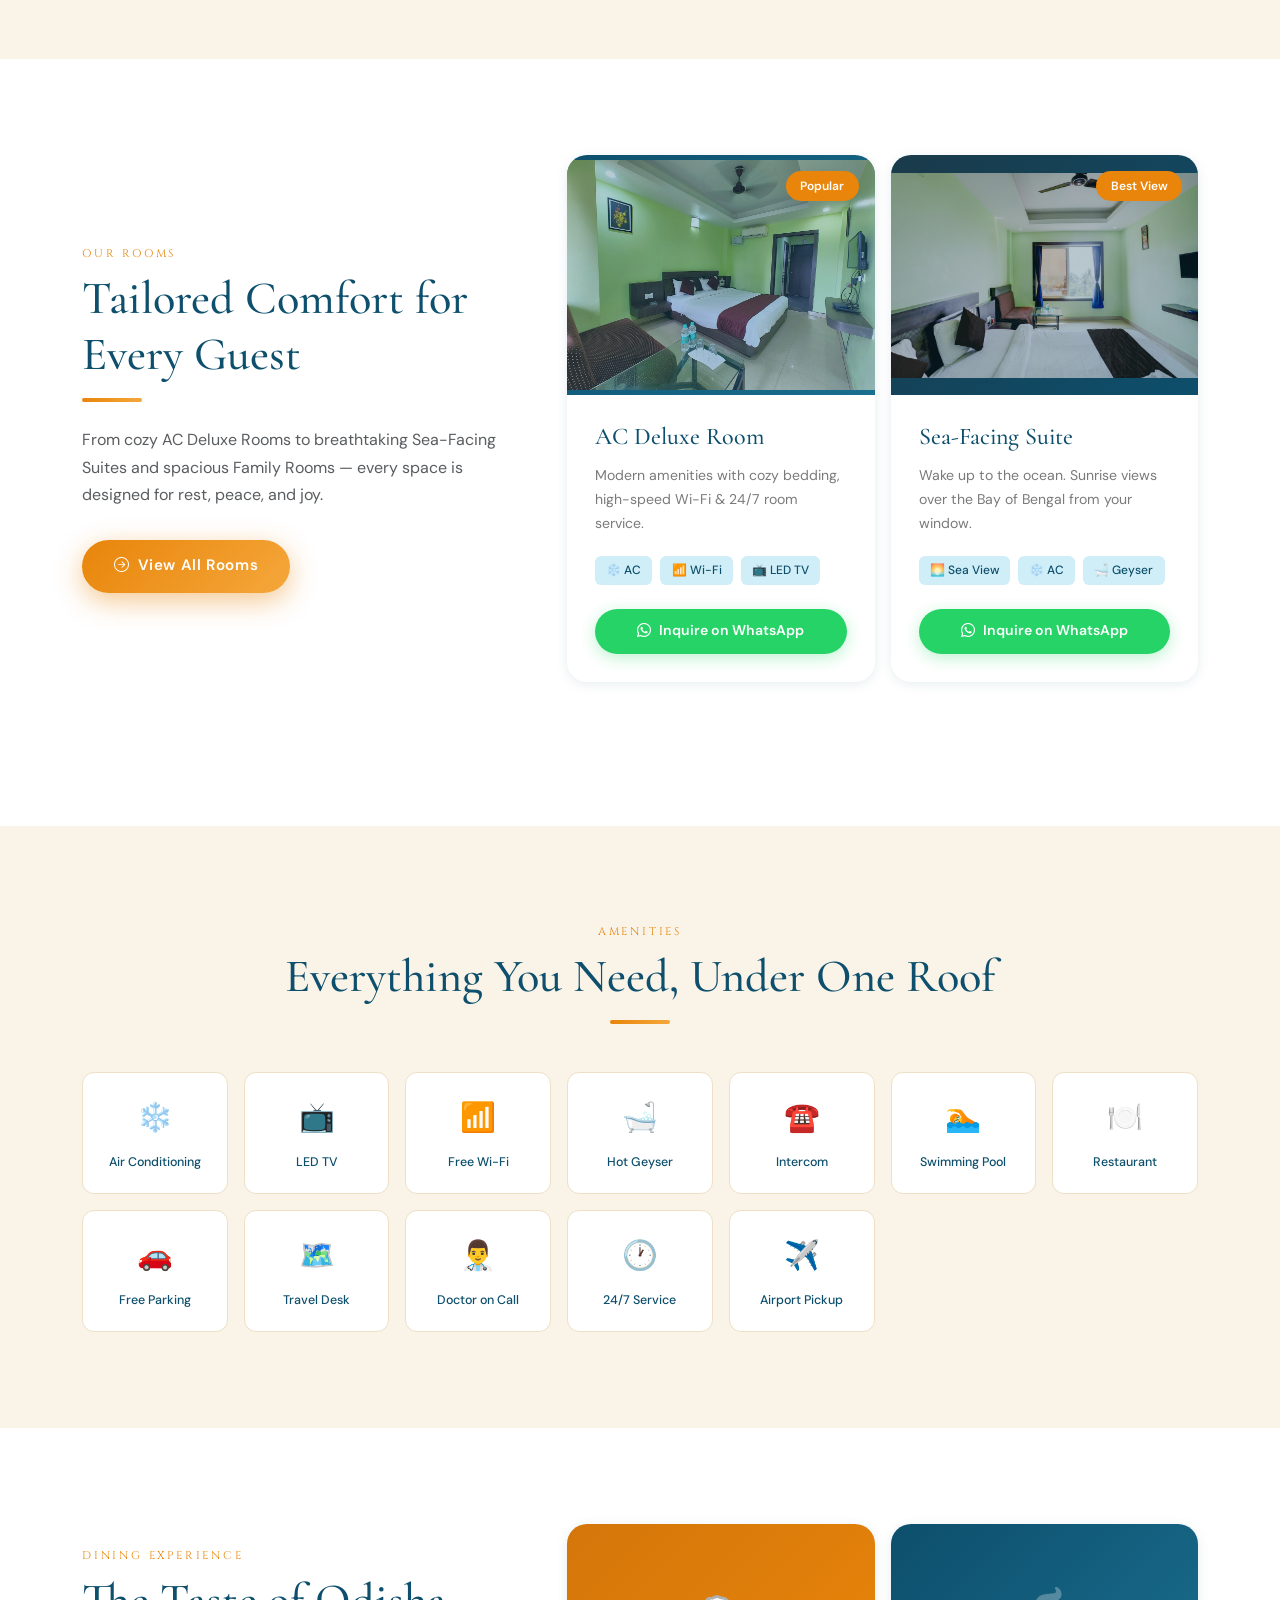
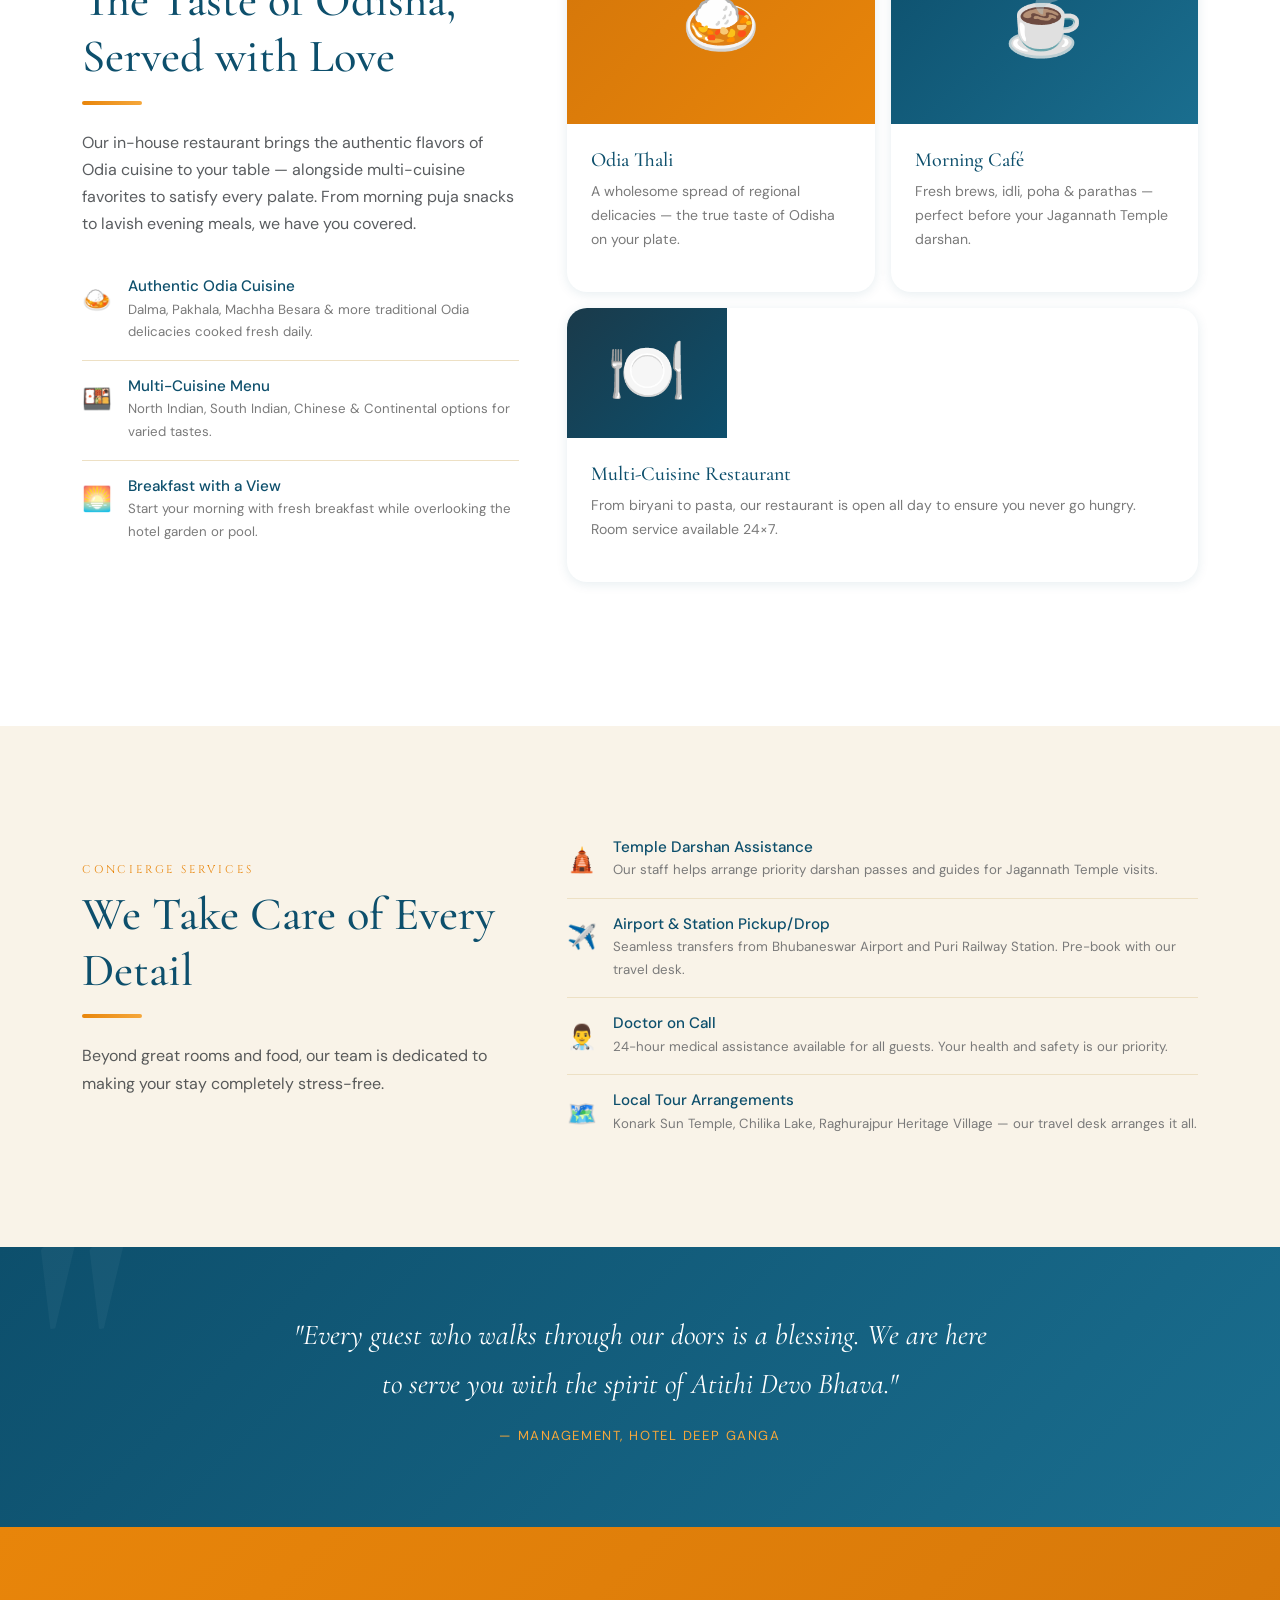
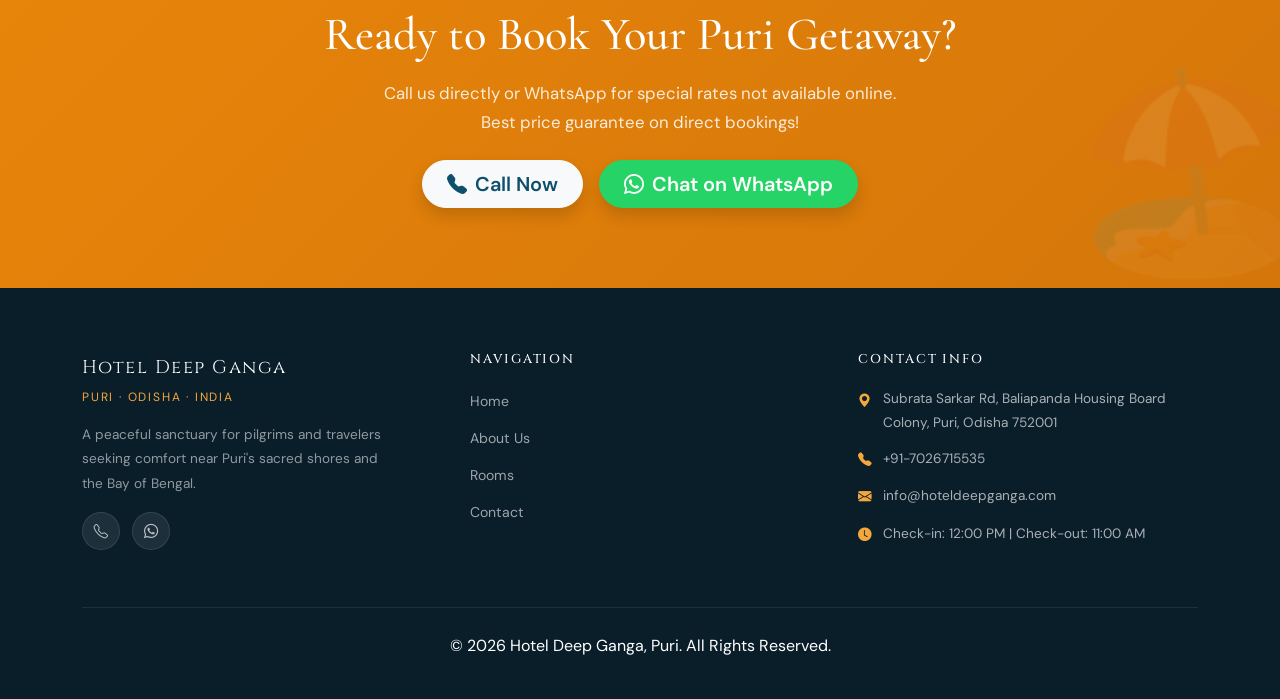
==== commit 0b9e436b: "mob no" ====
--- a/index.html
+++ b/index.html
@@ -41,7 +41,7 @@
       "postalCode": "752001",
       "addressCountry": "IN"
     },
-    "telephone": "+917352765545",
+    "telephone": "+917026715535",
     "checkinTime": "12:00",
     "checkoutTime": "11:00",
     "amenityFeature": [
@@ -90,7 +90,7 @@
         <li class="nav-item"><a class="nav-link" href="rooms.html">Rooms</a></li>
         <li class="nav-item"><a class="nav-link" href="contact.html">Contact</a></li>
         <li class="nav-item ms-lg-2">
-          <a class="nav-link btn-book-nav" href="https://wa.me/918449936598?text=Hi!%20I'd%20like%20to%20check%20room%20availability%20for%20my%20upcoming%20stay." target="_blank" rel="noopener">
+          <a class="nav-link btn-book-nav" href="https://wa.me/917026715535?text=Hi!%20I'd%20like%20to%20check%20room%20availability%20for%20my%20upcoming%20stay." target="_blank" rel="noopener">
             <i class="bi bi-calendar-check me-1"></i> Book Now
           </a>
         </li>
@@ -122,7 +122,7 @@
           <span class="hero-pill">🛕 Near Jagannath Temple</span>
         </div>
         <div class="hero-cta">
-          <a href="https://wa.me/917352765545?text=Hi!%20I'd%20like%20to%20check%20room%20availability%20for%20my%20upcoming%20stay." target="_blank" rel="noopener" class="btn-primary-cta">
+          <a href="https://wa.me/917026715535?text=Hi!%20I'd%20like%20to%20check%20room%20availability%20for%20my%20upcoming%20stay." target="_blank" rel="noopener" class="btn-primary-cta">
             <i class="bi bi-calendar-check"></i> Book Now</a>
           
         </div>
@@ -182,8 +182,8 @@
         <i class="bi bi-globe2"></i> Trip.com
       </a>
       <span class="text-muted small">or call us for direct discounts →</span>
-      <a href="tel:+917352765545" class="btn btn-sm btn-outline-secondary rounded-pill px-3">
-        <i class="bi bi-telephone-fill me-1"></i> +91-7352765545
+      <a href="tel:+917026715535" class="btn btn-sm btn-outline-secondary rounded-pill px-3">
+        <i class="bi bi-telephone-fill me-1"></i> +91-7026715535
       </a>
     </div>
   </div>
@@ -262,7 +262,7 @@
                   <span class="room-amenity-tag">📶 Wi-Fi</span>
                   <span class="room-amenity-tag">📺 LED TV</span>
                 </div>
-                <a href="https://wa.me/917352765545?text=Hi!%20I'd%20like%20to%20inquire%20about%20AC%20Deluxe%20Room%20rates." target="_blank" rel="noopener" class="btn-whatsapp-room">
+                <a href="https://wa.me/917026715535?text=Hi!%20I'd%20like%20to%20inquire%20about%20AC%20Deluxe%20Room%20rates." target="_blank" rel="noopener" class="btn-whatsapp-room">
                   <i class="bi bi-whatsapp"></i> Inquire on WhatsApp
                 </a>
               </div>
@@ -284,7 +284,7 @@
                   <span class="room-amenity-tag">❄️ AC</span>
                   <span class="room-amenity-tag">🛁 Geyser</span>
                 </div>
-                <a href="https://wa.me/917352765545?text=Hi!%20I'd%20like%20to%20inquire%20about%20Sea-Facing%20Suite%20rates." target="_blank" rel="noopener" class="btn-whatsapp-room">
+                <a href="https://wa.me/917026715535?text=Hi!%20I'd%20like%20to%20inquire%20about%20Sea-Facing%20Suite%20rates." target="_blank" rel="noopener" class="btn-whatsapp-room">
                   <i class="bi bi-whatsapp"></i> Inquire on WhatsApp
                 </a>
               </div>
@@ -445,10 +445,10 @@
     <h2 class="mb-3">Ready to Book Your Puri Getaway?</h2>
     <p class="mb-4">Call us directly or WhatsApp for special rates not available online. <br class="d-none d-md-block">Best price guarantee on direct bookings!</p>
     <div class="d-flex flex-wrap gap-3 justify-content-center">
-      <a href="tel:+917352765545" class="btn btn-light btn-lg rounded-pill px-4 fw-semibold text-ocean shadow">
+      <a href="tel:+917026715535" class="btn btn-light btn-lg rounded-pill px-4 fw-semibold text-ocean shadow">
         <i class="bi bi-telephone-fill me-2"></i>Call Now
       </a>
-      <a href="https://wa.me/917352765545?text=Hi!%20I'd%20like%20to%20check%20room%20availability%20for%20my%20upcoming%20stay." target="_blank" rel="noopener" class="btn btn-dark btn-lg rounded-pill px-4 fw-semibold shadow" style="background:#25D366;border-color:#25D366">
+      <a href="https://wa.me/917026715535?text=Hi!%20I'd%20like%20to%20check%20room%20availability%20for%20my%20upcoming%20stay." target="_blank" rel="noopener" class="btn btn-dark btn-lg rounded-pill px-4 fw-semibold shadow" style="background:#25D366;border-color:#25D366">
         <i class="bi bi-whatsapp me-2"></i>Chat on WhatsApp
       </a>
       
@@ -467,8 +467,8 @@
         </div>
         <p style="font-size:.85rem;color:rgba(255,255,255,.55);line-height:1.8;max-width:300px">A peaceful sanctuary for pilgrims and travelers seeking comfort near Puri's sacred shores and the Bay of Bengal.</p>
         <div class="mt-3">
-          <a href="tel:+917352765545" class="social-btn"><i class="bi bi-telephone"></i></a>
-          <a href="https://wa.me/917352765545" class="social-btn"><i class="bi bi-whatsapp"></i></a>
+          <a href="tel:+917026715535" class="social-btn"><i class="bi bi-telephone"></i></a>
+          <a href="https://wa.me/917026715535" class="social-btn"><i class="bi bi-whatsapp"></i></a>
         </div>
       </div>
       <div class="col-lg-4 col-md-6">
@@ -483,7 +483,7 @@
       <div class="col-lg-4 col-md-6">
         <h6>Contact Info</h6>
         <div class="footer-contact-item"><span class="icon"><i class="bi bi-geo-alt-fill"></i></span><span>Subrata Sarkar Rd, Baliapanda Housing Board Colony, Puri, Odisha 752001</span></div>
-        <div class="footer-contact-item"><span class="icon"><i class="bi bi-telephone-fill"></i></span><span>+91-7352765545</span></div>
+        <div class="footer-contact-item"><span class="icon"><i class="bi bi-telephone-fill"></i></span><span>+91-7026715535</span></div>
         <div class="footer-contact-item"><span class="icon"><i class="bi bi-envelope-fill"></i></span><span>info@hoteldeepganga.com</span></div>
         <div class="footer-contact-item"><span class="icon"><i class="bi bi-clock-fill"></i></span><span>Check-in: 12:00 PM | Check-out: 11:00 AM</span></div>
       </div>
@@ -496,14 +496,14 @@
 
 <!-- ========== FLOATING BUTTONS ========== -->
 <div class="fab-wrapper left">
-  <a href="https://wa.me/917352765545?text=Hi!%20I'd%20like%20to%20check%20room%20availability%20for%20my%20upcoming%20stay." target="_blank" rel="noopener" class="fab-btn whatsapp" aria-label="WhatsApp Hotel Deep Ganga">
+  <a href="https://wa.me/917026715535?text=Hi!%20I'd%20like%20to%20check%20room%20availability%20for%20my%20upcoming%20stay." target="_blank" rel="noopener" class="fab-btn whatsapp" aria-label="WhatsApp Hotel Deep Ganga">
     <span class="fab-pulse"></span>
     <i class="bi bi-whatsapp"></i>
     <span class="fab-tooltip">Chat with our Manager</span>
   </a>
 </div>
 <div class="fab-wrapper right">
-  <a href="tel:+917352765545" class="fab-btn call" aria-label="Call Hotel Deep Ganga">
+  <a href="tel:+917026715535" class="fab-btn call" aria-label="Call Hotel Deep Ganga">
     <span class="fab-pulse"></span>
     <i class="bi bi-telephone-fill"></i>
     <span class="fab-tooltip">Call Hotel Deep Ganga</span>
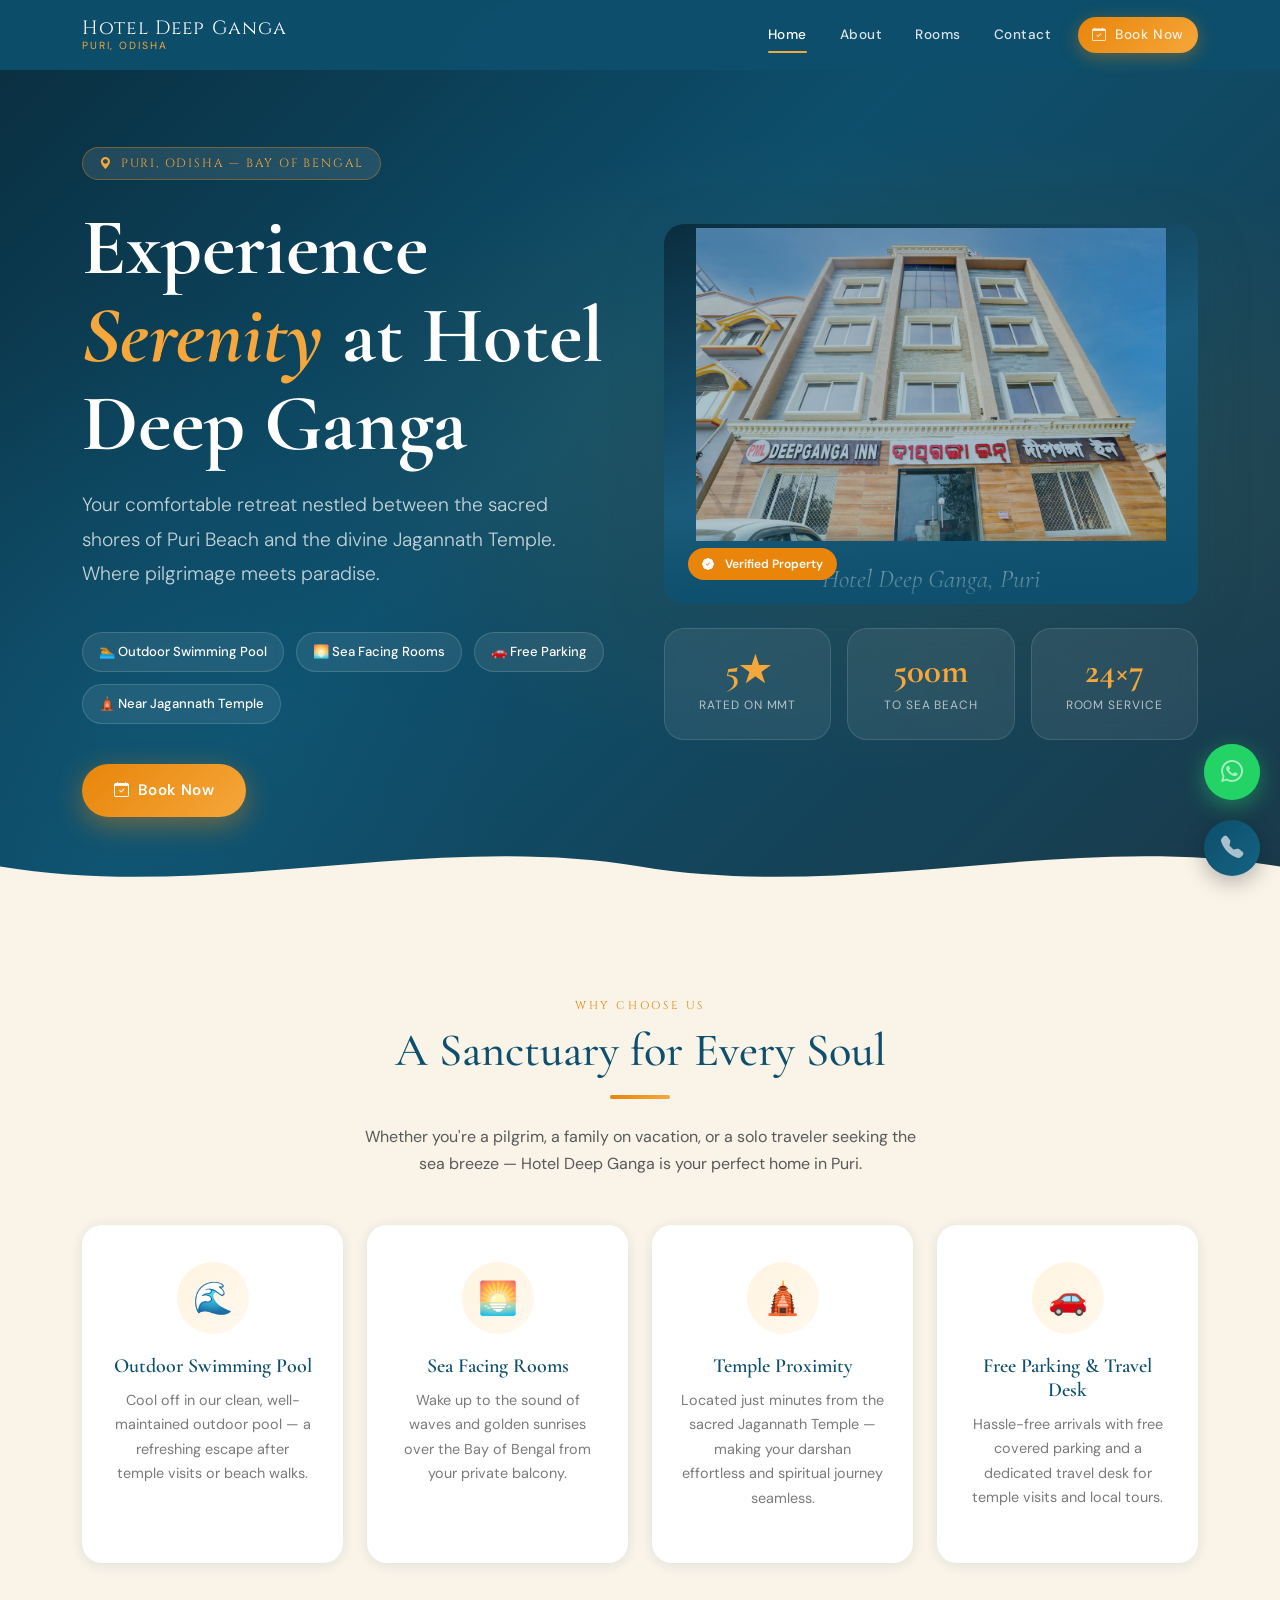
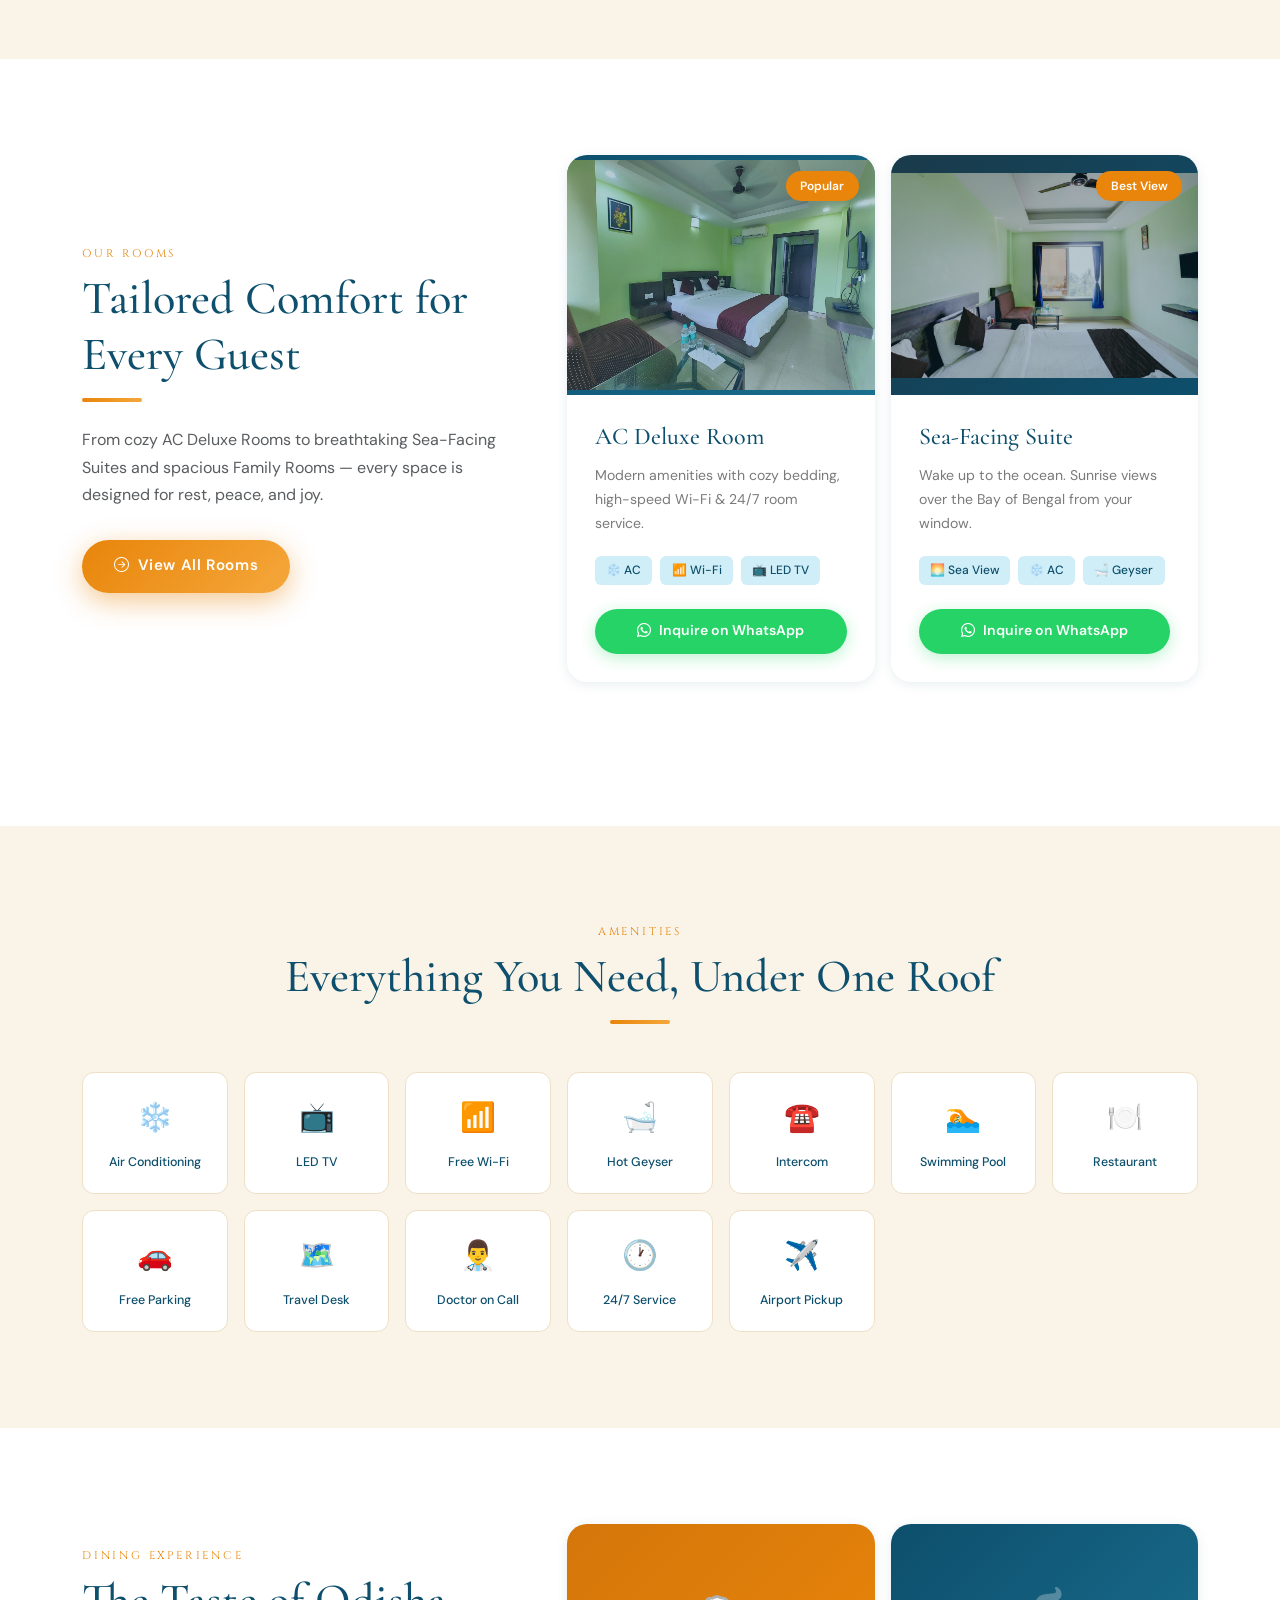
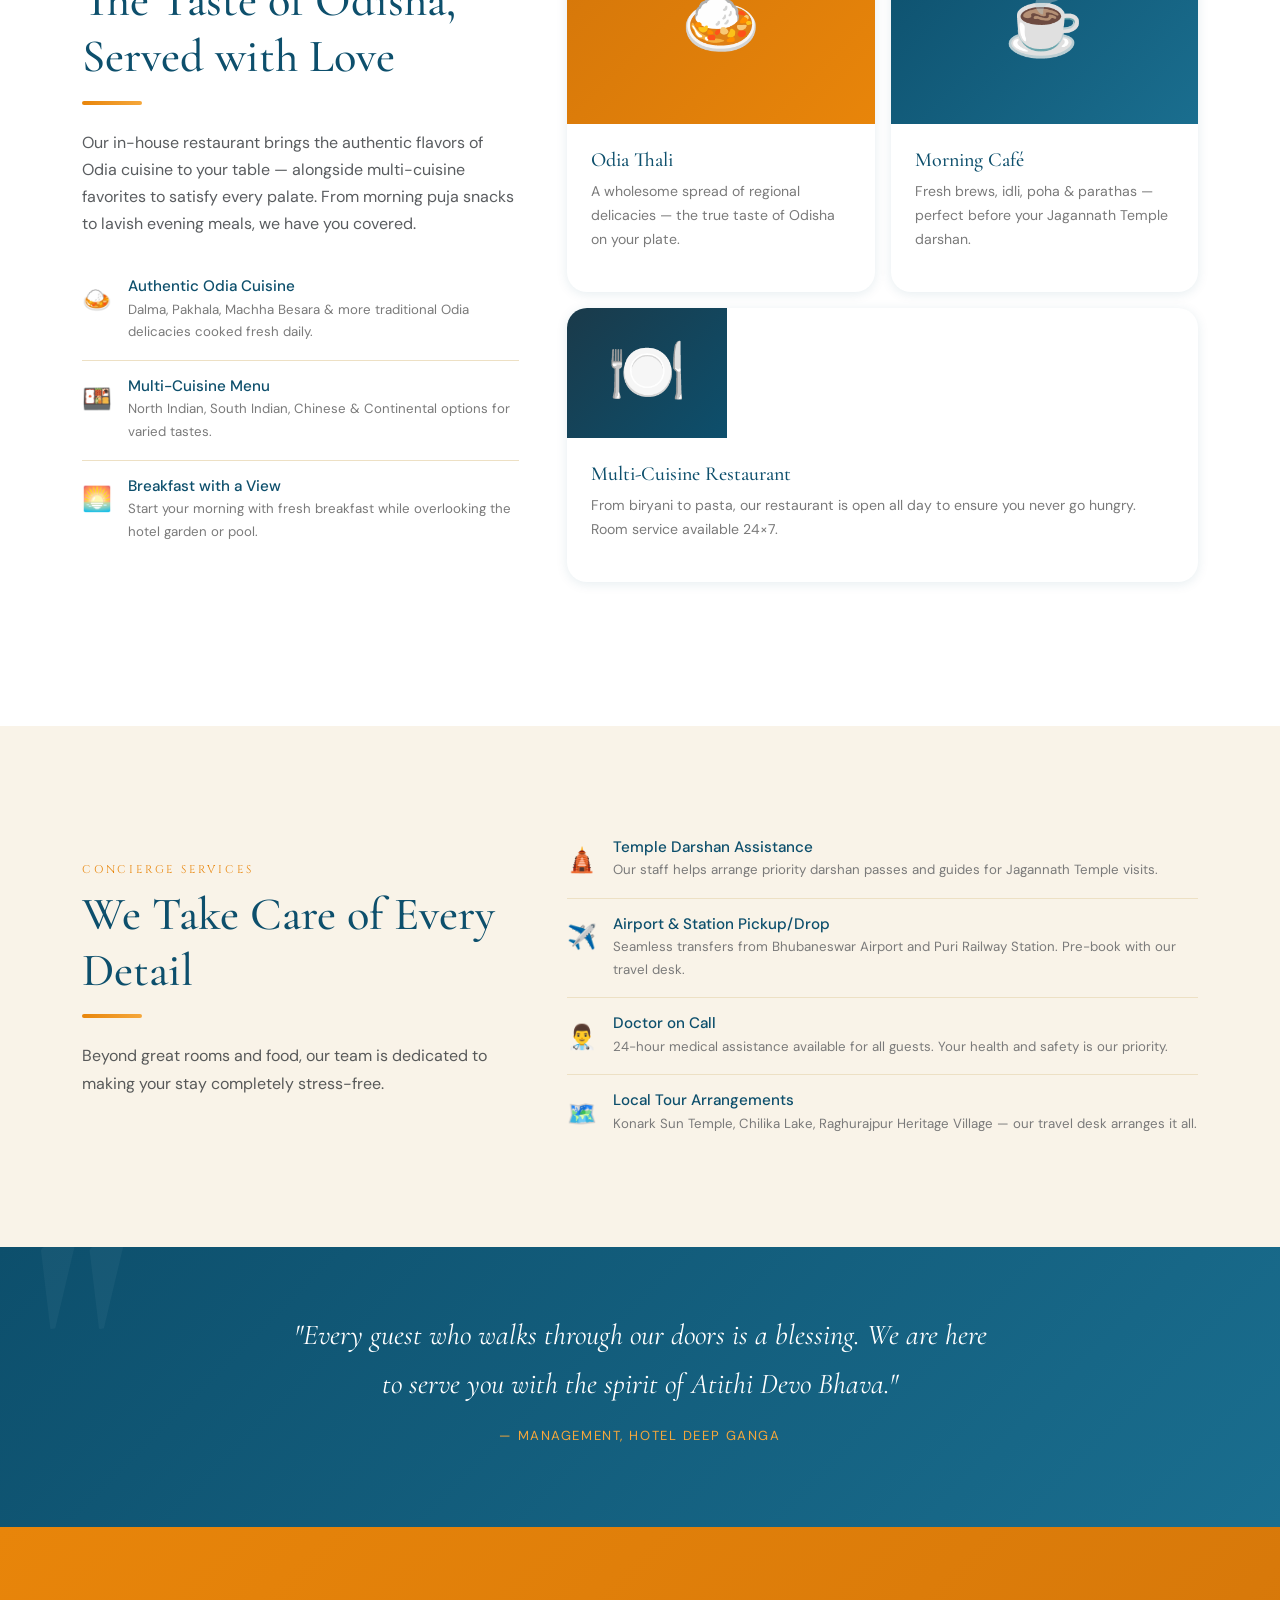
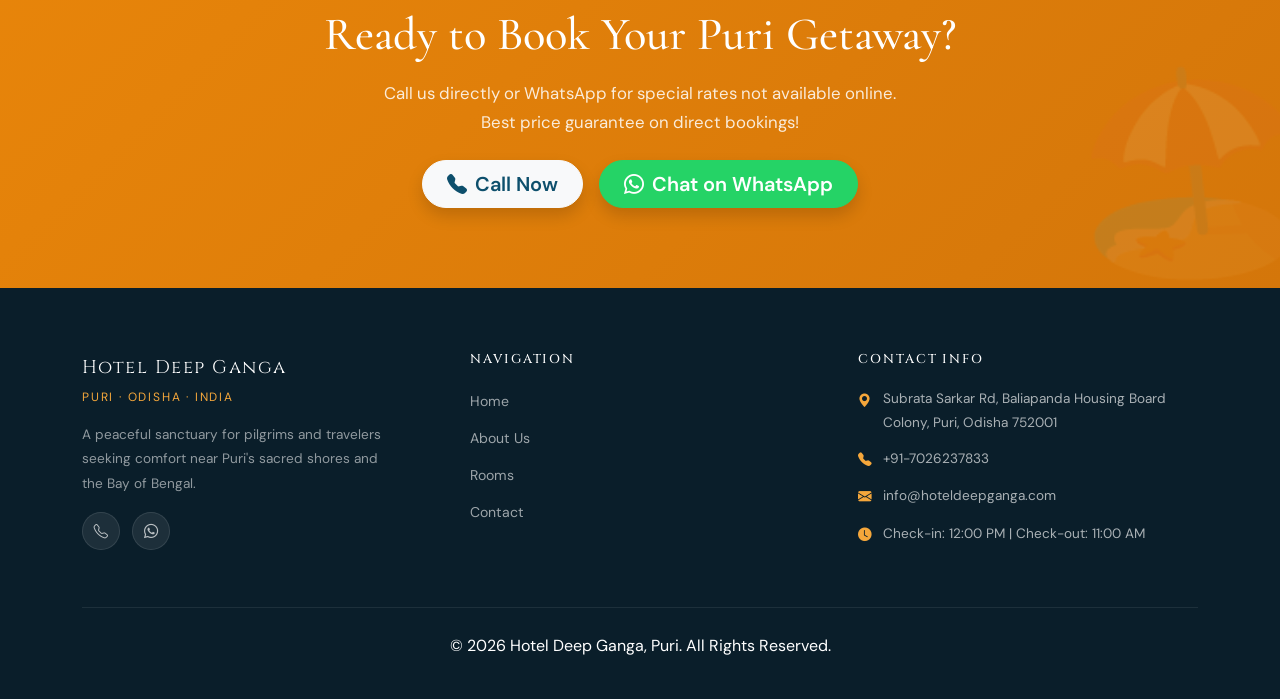
==== commit 92504f74: "mob no" ====
--- a/index.html
+++ b/index.html
@@ -1,4 +1,4 @@
-<!DOCTYPE html>
+﻿<!DOCTYPE html>
 <html lang="en">
 <head>
   <meta charset="UTF-8">
@@ -41,7 +41,7 @@
       "postalCode": "752001",
       "addressCountry": "IN"
     },
-    "telephone": "+917026715535",
+    "telephone": "+917026237833",
     "checkinTime": "12:00",
     "checkoutTime": "11:00",
     "amenityFeature": [
@@ -90,7 +90,7 @@
         <li class="nav-item"><a class="nav-link" href="rooms.html">Rooms</a></li>
         <li class="nav-item"><a class="nav-link" href="contact.html">Contact</a></li>
         <li class="nav-item ms-lg-2">
-          <a class="nav-link btn-book-nav" href="https://wa.me/917026715535?text=Hi!%20I'd%20like%20to%20check%20room%20availability%20for%20my%20upcoming%20stay." target="_blank" rel="noopener">
+          <a class="nav-link btn-book-nav" href="https://wa.me/917026237833?text=Hi!%20I'd%20like%20to%20check%20room%20availability%20for%20my%20upcoming%20stay." target="_blank" rel="noopener">
             <i class="bi bi-calendar-check me-1"></i> Book Now
           </a>
         </li>
@@ -122,7 +122,7 @@
           <span class="hero-pill">🛕 Near Jagannath Temple</span>
         </div>
         <div class="hero-cta">
-          <a href="https://wa.me/917026715535?text=Hi!%20I'd%20like%20to%20check%20room%20availability%20for%20my%20upcoming%20stay." target="_blank" rel="noopener" class="btn-primary-cta">
+          <a href="https://wa.me/917026237833?text=Hi!%20I'd%20like%20to%20check%20room%20availability%20for%20my%20upcoming%20stay." target="_blank" rel="noopener" class="btn-primary-cta">
             <i class="bi bi-calendar-check"></i> Book Now</a>
           
         </div>
@@ -182,8 +182,8 @@
         <i class="bi bi-globe2"></i> Trip.com
       </a>
       <span class="text-muted small">or call us for direct discounts →</span>
-      <a href="tel:+917026715535" class="btn btn-sm btn-outline-secondary rounded-pill px-3">
-        <i class="bi bi-telephone-fill me-1"></i> +91-7026715535
+      <a href="tel:+917026237833" class="btn btn-sm btn-outline-secondary rounded-pill px-3">
+        <i class="bi bi-telephone-fill me-1"></i> +91-7026237833
       </a>
     </div>
   </div>
@@ -262,7 +262,7 @@
                   <span class="room-amenity-tag">📶 Wi-Fi</span>
                   <span class="room-amenity-tag">📺 LED TV</span>
                 </div>
-                <a href="https://wa.me/917026715535?text=Hi!%20I'd%20like%20to%20inquire%20about%20AC%20Deluxe%20Room%20rates." target="_blank" rel="noopener" class="btn-whatsapp-room">
+                <a href="https://wa.me/917026237833?text=Hi!%20I'd%20like%20to%20inquire%20about%20AC%20Deluxe%20Room%20rates." target="_blank" rel="noopener" class="btn-whatsapp-room">
                   <i class="bi bi-whatsapp"></i> Inquire on WhatsApp
                 </a>
               </div>
@@ -284,7 +284,7 @@
                   <span class="room-amenity-tag">❄️ AC</span>
                   <span class="room-amenity-tag">🛁 Geyser</span>
                 </div>
-                <a href="https://wa.me/917026715535?text=Hi!%20I'd%20like%20to%20inquire%20about%20Sea-Facing%20Suite%20rates." target="_blank" rel="noopener" class="btn-whatsapp-room">
+                <a href="https://wa.me/917026237833?text=Hi!%20I'd%20like%20to%20inquire%20about%20Sea-Facing%20Suite%20rates." target="_blank" rel="noopener" class="btn-whatsapp-room">
                   <i class="bi bi-whatsapp"></i> Inquire on WhatsApp
                 </a>
               </div>
@@ -445,10 +445,10 @@
     <h2 class="mb-3">Ready to Book Your Puri Getaway?</h2>
     <p class="mb-4">Call us directly or WhatsApp for special rates not available online. <br class="d-none d-md-block">Best price guarantee on direct bookings!</p>
     <div class="d-flex flex-wrap gap-3 justify-content-center">
-      <a href="tel:+917026715535" class="btn btn-light btn-lg rounded-pill px-4 fw-semibold text-ocean shadow">
+      <a href="tel:+917026237833" class="btn btn-light btn-lg rounded-pill px-4 fw-semibold text-ocean shadow">
         <i class="bi bi-telephone-fill me-2"></i>Call Now
       </a>
-      <a href="https://wa.me/917026715535?text=Hi!%20I'd%20like%20to%20check%20room%20availability%20for%20my%20upcoming%20stay." target="_blank" rel="noopener" class="btn btn-dark btn-lg rounded-pill px-4 fw-semibold shadow" style="background:#25D366;border-color:#25D366">
+      <a href="https://wa.me/917026237833?text=Hi!%20I'd%20like%20to%20check%20room%20availability%20for%20my%20upcoming%20stay." target="_blank" rel="noopener" class="btn btn-dark btn-lg rounded-pill px-4 fw-semibold shadow" style="background:#25D366;border-color:#25D366">
         <i class="bi bi-whatsapp me-2"></i>Chat on WhatsApp
       </a>
       
@@ -467,8 +467,8 @@
         </div>
         <p style="font-size:.85rem;color:rgba(255,255,255,.55);line-height:1.8;max-width:300px">A peaceful sanctuary for pilgrims and travelers seeking comfort near Puri's sacred shores and the Bay of Bengal.</p>
         <div class="mt-3">
-          <a href="tel:+917026715535" class="social-btn"><i class="bi bi-telephone"></i></a>
-          <a href="https://wa.me/917026715535" class="social-btn"><i class="bi bi-whatsapp"></i></a>
+          <a href="tel:+917026237833" class="social-btn"><i class="bi bi-telephone"></i></a>
+          <a href="https://wa.me/917026237833" class="social-btn"><i class="bi bi-whatsapp"></i></a>
         </div>
       </div>
       <div class="col-lg-4 col-md-6">
@@ -483,7 +483,7 @@
       <div class="col-lg-4 col-md-6">
         <h6>Contact Info</h6>
         <div class="footer-contact-item"><span class="icon"><i class="bi bi-geo-alt-fill"></i></span><span>Subrata Sarkar Rd, Baliapanda Housing Board Colony, Puri, Odisha 752001</span></div>
-        <div class="footer-contact-item"><span class="icon"><i class="bi bi-telephone-fill"></i></span><span>+91-7026715535</span></div>
+        <div class="footer-contact-item"><span class="icon"><i class="bi bi-telephone-fill"></i></span><span>+91-7026237833</span></div>
         <div class="footer-contact-item"><span class="icon"><i class="bi bi-envelope-fill"></i></span><span>info@hoteldeepganga.com</span></div>
         <div class="footer-contact-item"><span class="icon"><i class="bi bi-clock-fill"></i></span><span>Check-in: 12:00 PM | Check-out: 11:00 AM</span></div>
       </div>
@@ -496,14 +496,14 @@
 
 <!-- ========== FLOATING BUTTONS ========== -->
 <div class="fab-wrapper left">
-  <a href="https://wa.me/917026715535?text=Hi!%20I'd%20like%20to%20check%20room%20availability%20for%20my%20upcoming%20stay." target="_blank" rel="noopener" class="fab-btn whatsapp" aria-label="WhatsApp Hotel Deep Ganga">
+  <a href="https://wa.me/917026237833?text=Hi!%20I'd%20like%20to%20check%20room%20availability%20for%20my%20upcoming%20stay." target="_blank" rel="noopener" class="fab-btn whatsapp" aria-label="WhatsApp Hotel Deep Ganga">
     <span class="fab-pulse"></span>
     <i class="bi bi-whatsapp"></i>
     <span class="fab-tooltip">Chat with our Manager</span>
   </a>
 </div>
 <div class="fab-wrapper right">
-  <a href="tel:+917026715535" class="fab-btn call" aria-label="Call Hotel Deep Ganga">
+  <a href="tel:+917026237833" class="fab-btn call" aria-label="Call Hotel Deep Ganga">
     <span class="fab-pulse"></span>
     <i class="bi bi-telephone-fill"></i>
     <span class="fab-tooltip">Call Hotel Deep Ganga</span>
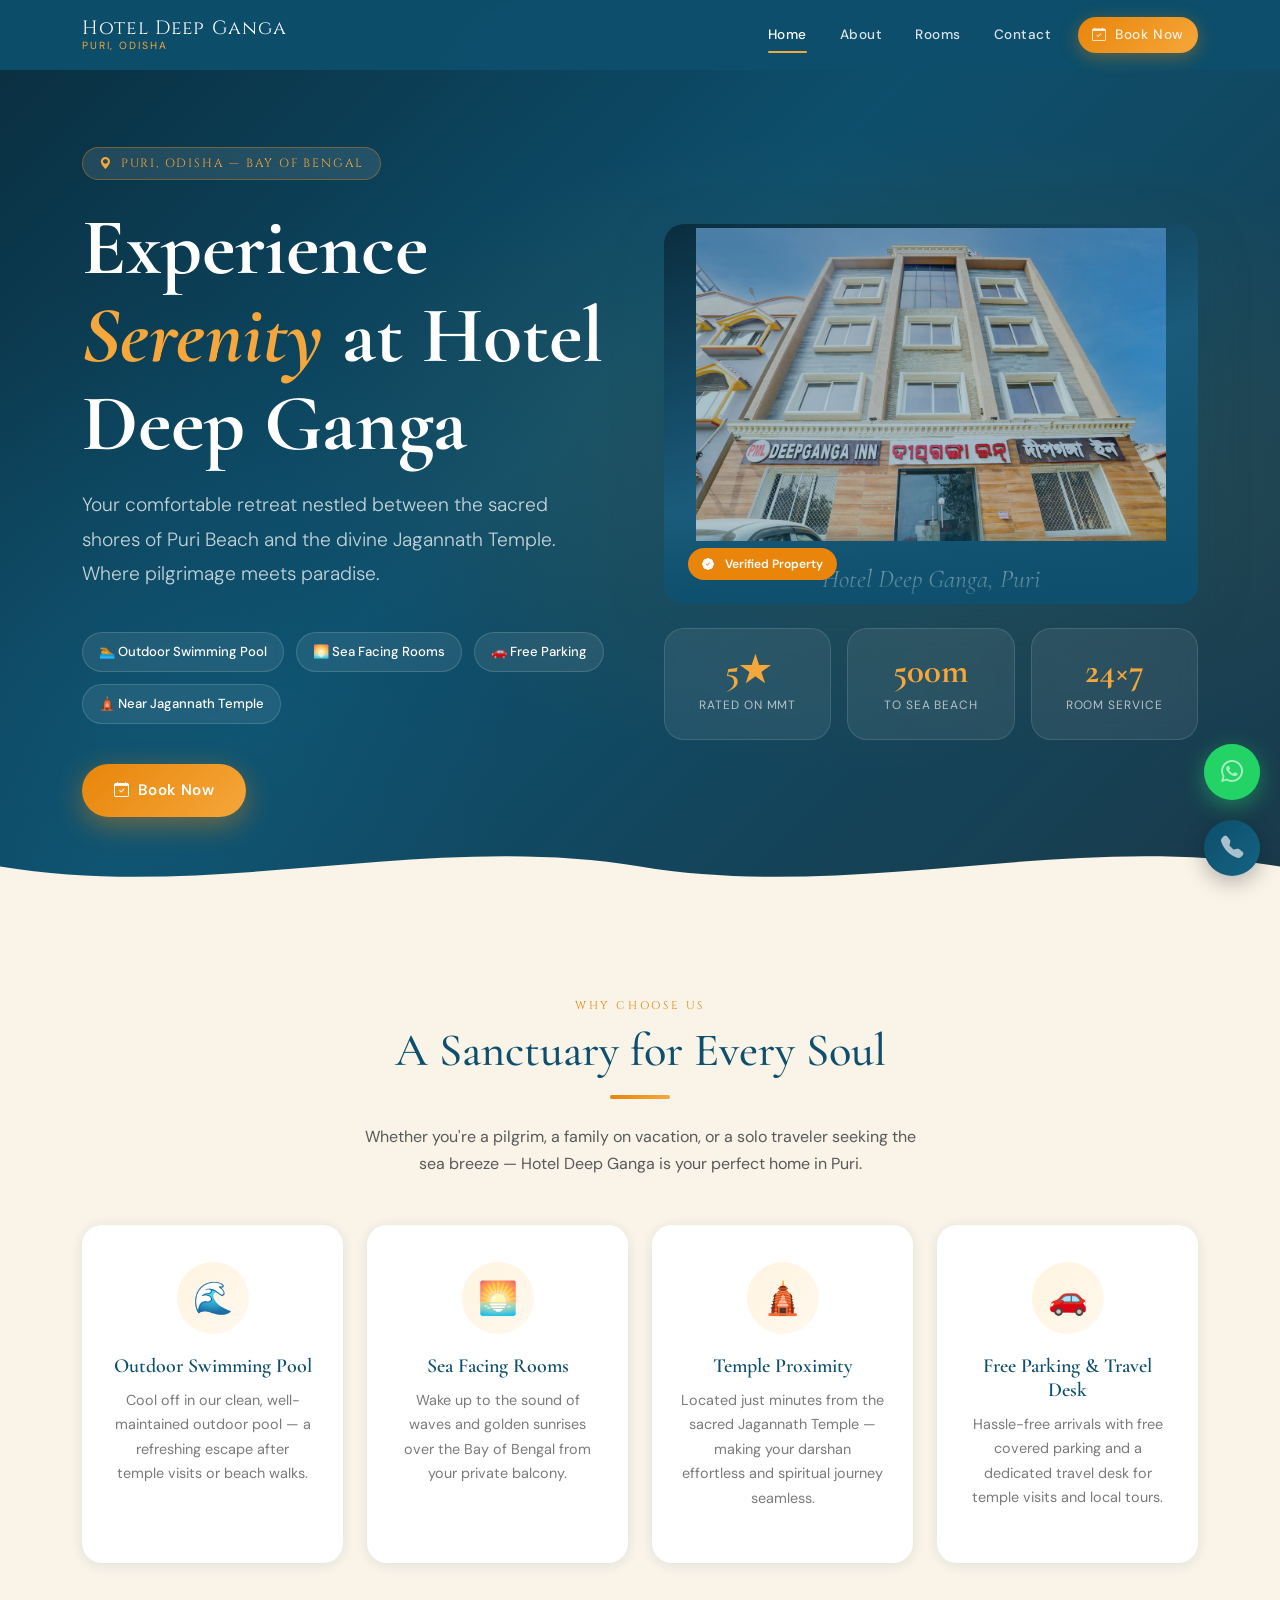
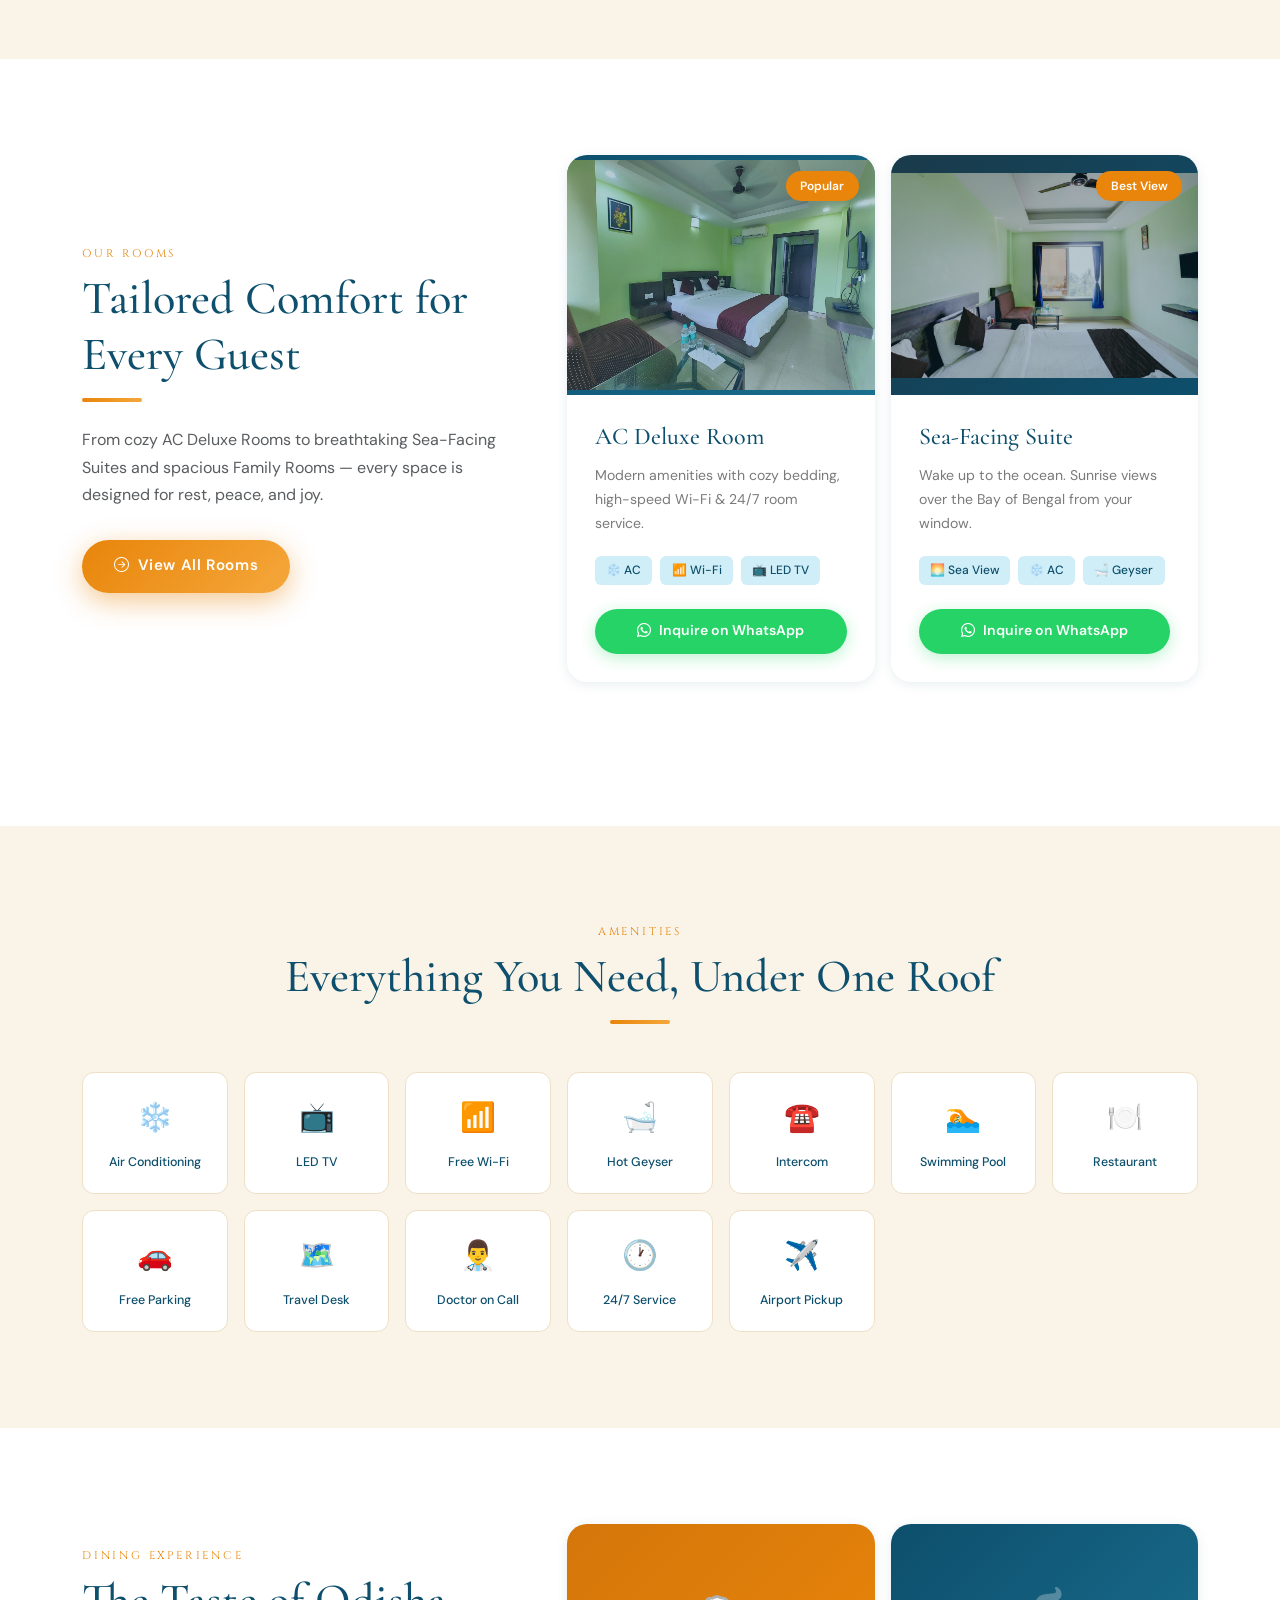
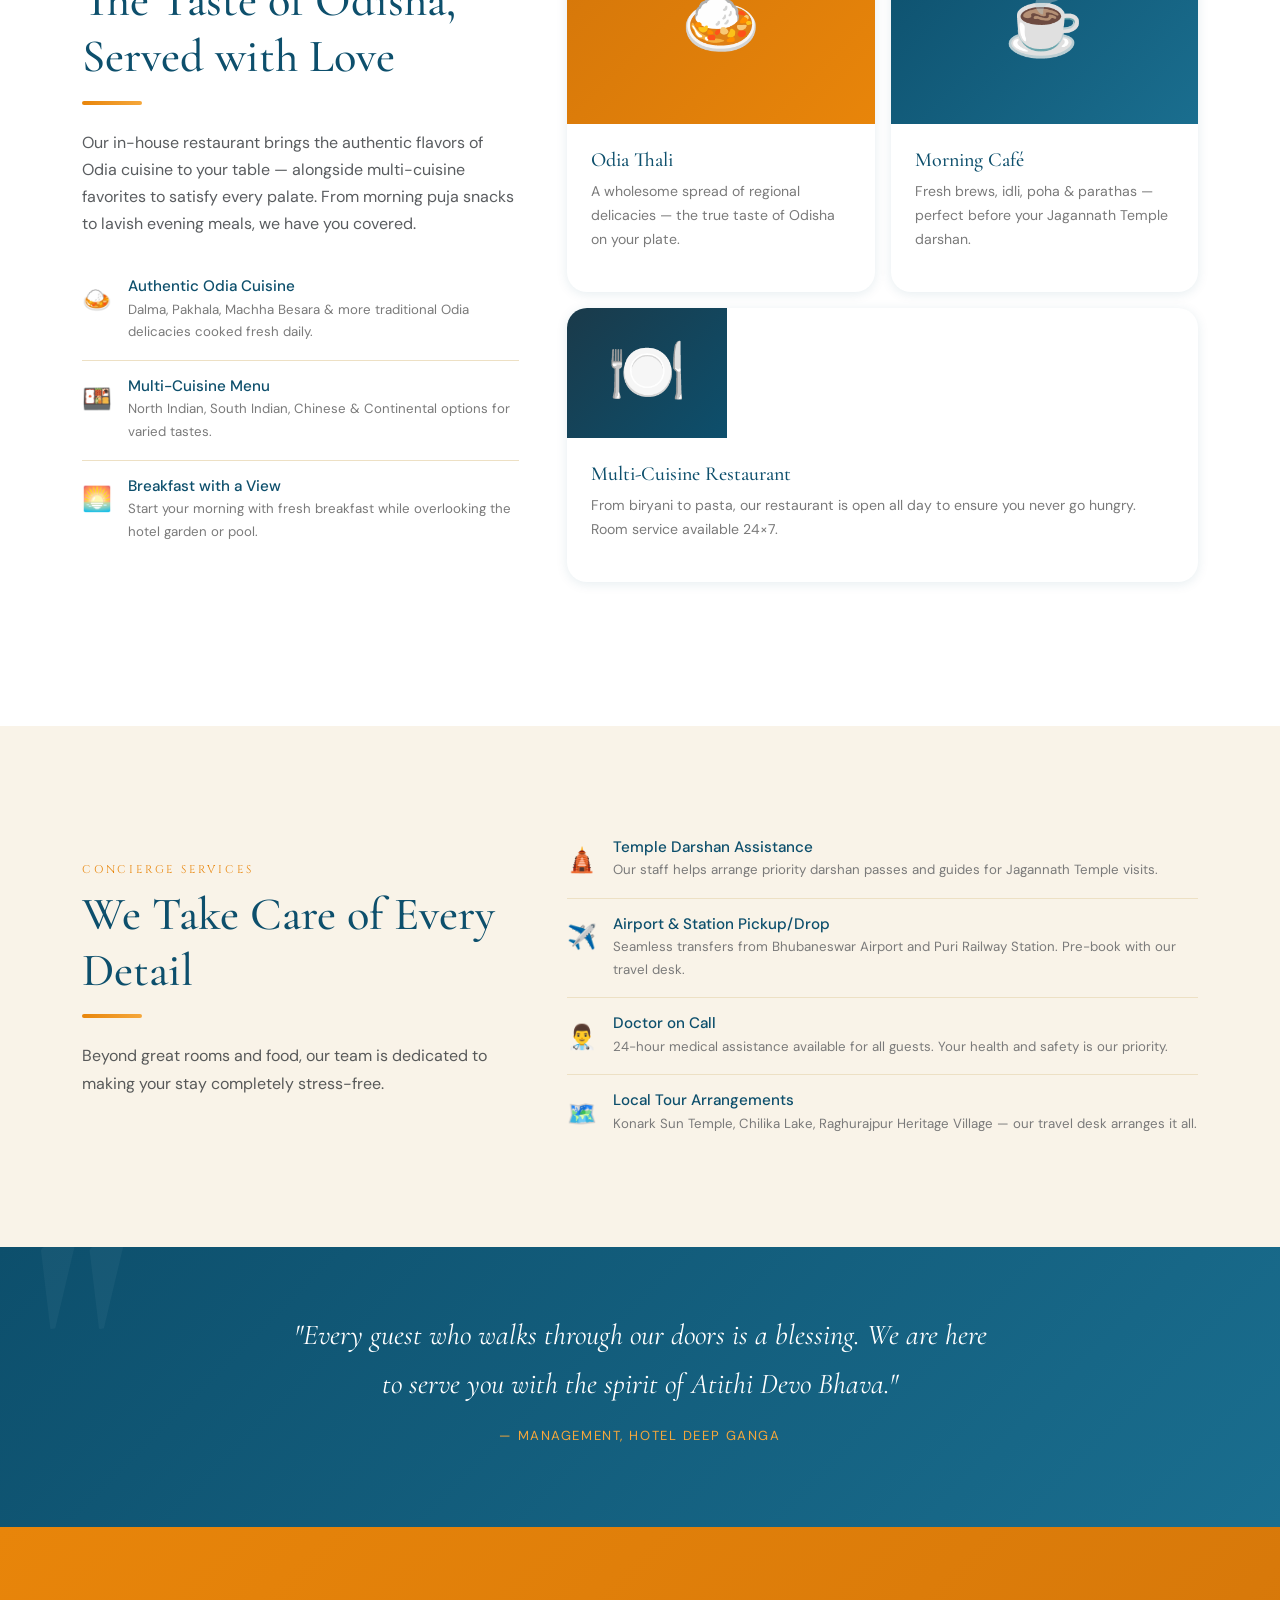
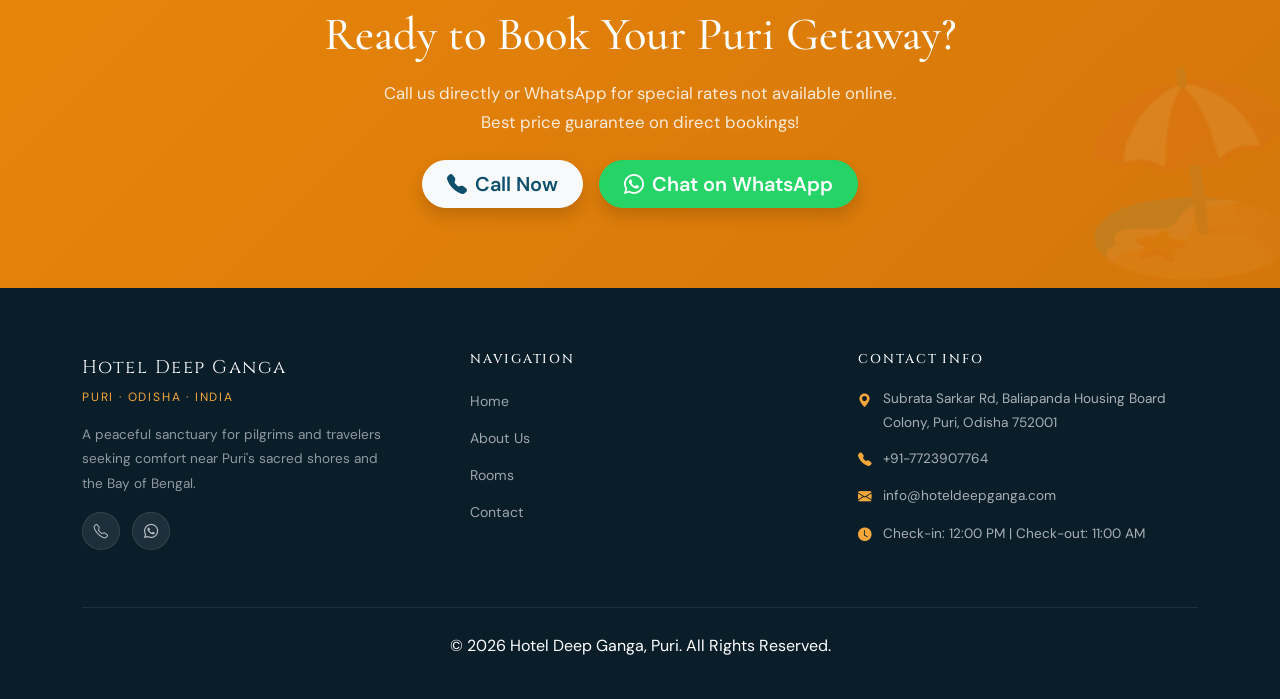
==== commit f2c8dd03: "mob no" ====
--- a/index.html
+++ b/index.html
@@ -41,7 +41,7 @@
       "postalCode": "752001",
       "addressCountry": "IN"
     },
-    "telephone": "+917026237833",
+    "telephone": "+917723907764",
     "checkinTime": "12:00",
     "checkoutTime": "11:00",
     "amenityFeature": [
@@ -90,7 +90,7 @@
         <li class="nav-item"><a class="nav-link" href="rooms.html">Rooms</a></li>
         <li class="nav-item"><a class="nav-link" href="contact.html">Contact</a></li>
         <li class="nav-item ms-lg-2">
-          <a class="nav-link btn-book-nav" href="https://wa.me/917026237833?text=Hi!%20I'd%20like%20to%20check%20room%20availability%20for%20my%20upcoming%20stay." target="_blank" rel="noopener">
+          <a class="nav-link btn-book-nav" href="https://wa.me/917723907764?text=Hi!%20I'd%20like%20to%20check%20room%20availability%20for%20my%20upcoming%20stay." target="_blank" rel="noopener">
             <i class="bi bi-calendar-check me-1"></i> Book Now
           </a>
         </li>
@@ -122,7 +122,7 @@
           <span class="hero-pill">🛕 Near Jagannath Temple</span>
         </div>
         <div class="hero-cta">
-          <a href="https://wa.me/917026237833?text=Hi!%20I'd%20like%20to%20check%20room%20availability%20for%20my%20upcoming%20stay." target="_blank" rel="noopener" class="btn-primary-cta">
+          <a href="https://wa.me/917723907764?text=Hi!%20I'd%20like%20to%20check%20room%20availability%20for%20my%20upcoming%20stay." target="_blank" rel="noopener" class="btn-primary-cta">
             <i class="bi bi-calendar-check"></i> Book Now</a>
           
         </div>
@@ -182,8 +182,8 @@
         <i class="bi bi-globe2"></i> Trip.com
       </a>
       <span class="text-muted small">or call us for direct discounts →</span>
-      <a href="tel:+917026237833" class="btn btn-sm btn-outline-secondary rounded-pill px-3">
-        <i class="bi bi-telephone-fill me-1"></i> +91-7026237833
+      <a href="tel:+917723907764" class="btn btn-sm btn-outline-secondary rounded-pill px-3">
+        <i class="bi bi-telephone-fill me-1"></i> +91-7723907764
       </a>
     </div>
   </div>
@@ -262,7 +262,7 @@
                   <span class="room-amenity-tag">📶 Wi-Fi</span>
                   <span class="room-amenity-tag">📺 LED TV</span>
                 </div>
-                <a href="https://wa.me/917026237833?text=Hi!%20I'd%20like%20to%20inquire%20about%20AC%20Deluxe%20Room%20rates." target="_blank" rel="noopener" class="btn-whatsapp-room">
+                <a href="https://wa.me/917723907764?text=Hi!%20I'd%20like%20to%20inquire%20about%20AC%20Deluxe%20Room%20rates." target="_blank" rel="noopener" class="btn-whatsapp-room">
                   <i class="bi bi-whatsapp"></i> Inquire on WhatsApp
                 </a>
               </div>
@@ -284,7 +284,7 @@
                   <span class="room-amenity-tag">❄️ AC</span>
                   <span class="room-amenity-tag">🛁 Geyser</span>
                 </div>
-                <a href="https://wa.me/917026237833?text=Hi!%20I'd%20like%20to%20inquire%20about%20Sea-Facing%20Suite%20rates." target="_blank" rel="noopener" class="btn-whatsapp-room">
+                <a href="https://wa.me/917723907764?text=Hi!%20I'd%20like%20to%20inquire%20about%20Sea-Facing%20Suite%20rates." target="_blank" rel="noopener" class="btn-whatsapp-room">
                   <i class="bi bi-whatsapp"></i> Inquire on WhatsApp
                 </a>
               </div>
@@ -445,10 +445,10 @@
     <h2 class="mb-3">Ready to Book Your Puri Getaway?</h2>
     <p class="mb-4">Call us directly or WhatsApp for special rates not available online. <br class="d-none d-md-block">Best price guarantee on direct bookings!</p>
     <div class="d-flex flex-wrap gap-3 justify-content-center">
-      <a href="tel:+917026237833" class="btn btn-light btn-lg rounded-pill px-4 fw-semibold text-ocean shadow">
+      <a href="tel:+917723907764" class="btn btn-light btn-lg rounded-pill px-4 fw-semibold text-ocean shadow">
         <i class="bi bi-telephone-fill me-2"></i>Call Now
       </a>
-      <a href="https://wa.me/917026237833?text=Hi!%20I'd%20like%20to%20check%20room%20availability%20for%20my%20upcoming%20stay." target="_blank" rel="noopener" class="btn btn-dark btn-lg rounded-pill px-4 fw-semibold shadow" style="background:#25D366;border-color:#25D366">
+      <a href="https://wa.me/917723907764?text=Hi!%20I'd%20like%20to%20check%20room%20availability%20for%20my%20upcoming%20stay." target="_blank" rel="noopener" class="btn btn-dark btn-lg rounded-pill px-4 fw-semibold shadow" style="background:#25D366;border-color:#25D366">
         <i class="bi bi-whatsapp me-2"></i>Chat on WhatsApp
       </a>
       
@@ -467,8 +467,8 @@
         </div>
         <p style="font-size:.85rem;color:rgba(255,255,255,.55);line-height:1.8;max-width:300px">A peaceful sanctuary for pilgrims and travelers seeking comfort near Puri's sacred shores and the Bay of Bengal.</p>
         <div class="mt-3">
-          <a href="tel:+917026237833" class="social-btn"><i class="bi bi-telephone"></i></a>
-          <a href="https://wa.me/917026237833" class="social-btn"><i class="bi bi-whatsapp"></i></a>
+          <a href="tel:+917723907764" class="social-btn"><i class="bi bi-telephone"></i></a>
+          <a href="https://wa.me/917723907764" class="social-btn"><i class="bi bi-whatsapp"></i></a>
         </div>
       </div>
       <div class="col-lg-4 col-md-6">
@@ -483,7 +483,7 @@
       <div class="col-lg-4 col-md-6">
         <h6>Contact Info</h6>
         <div class="footer-contact-item"><span class="icon"><i class="bi bi-geo-alt-fill"></i></span><span>Subrata Sarkar Rd, Baliapanda Housing Board Colony, Puri, Odisha 752001</span></div>
-        <div class="footer-contact-item"><span class="icon"><i class="bi bi-telephone-fill"></i></span><span>+91-7026237833</span></div>
+        <div class="footer-contact-item"><span class="icon"><i class="bi bi-telephone-fill"></i></span><span>+91-7723907764</span></div>
         <div class="footer-contact-item"><span class="icon"><i class="bi bi-envelope-fill"></i></span><span>info@hoteldeepganga.com</span></div>
         <div class="footer-contact-item"><span class="icon"><i class="bi bi-clock-fill"></i></span><span>Check-in: 12:00 PM | Check-out: 11:00 AM</span></div>
       </div>
@@ -496,14 +496,14 @@
 
 <!-- ========== FLOATING BUTTONS ========== -->
 <div class="fab-wrapper left">
-  <a href="https://wa.me/917026237833?text=Hi!%20I'd%20like%20to%20check%20room%20availability%20for%20my%20upcoming%20stay." target="_blank" rel="noopener" class="fab-btn whatsapp" aria-label="WhatsApp Hotel Deep Ganga">
+  <a href="https://wa.me/917723907764?text=Hi!%20I'd%20like%20to%20check%20room%20availability%20for%20my%20upcoming%20stay." target="_blank" rel="noopener" class="fab-btn whatsapp" aria-label="WhatsApp Hotel Deep Ganga">
     <span class="fab-pulse"></span>
     <i class="bi bi-whatsapp"></i>
     <span class="fab-tooltip">Chat with our Manager</span>
   </a>
 </div>
 <div class="fab-wrapper right">
-  <a href="tel:+917026237833" class="fab-btn call" aria-label="Call Hotel Deep Ganga">
+  <a href="tel:+917723907764" class="fab-btn call" aria-label="Call Hotel Deep Ganga">
     <span class="fab-pulse"></span>
     <i class="bi bi-telephone-fill"></i>
     <span class="fab-tooltip">Call Hotel Deep Ganga</span>
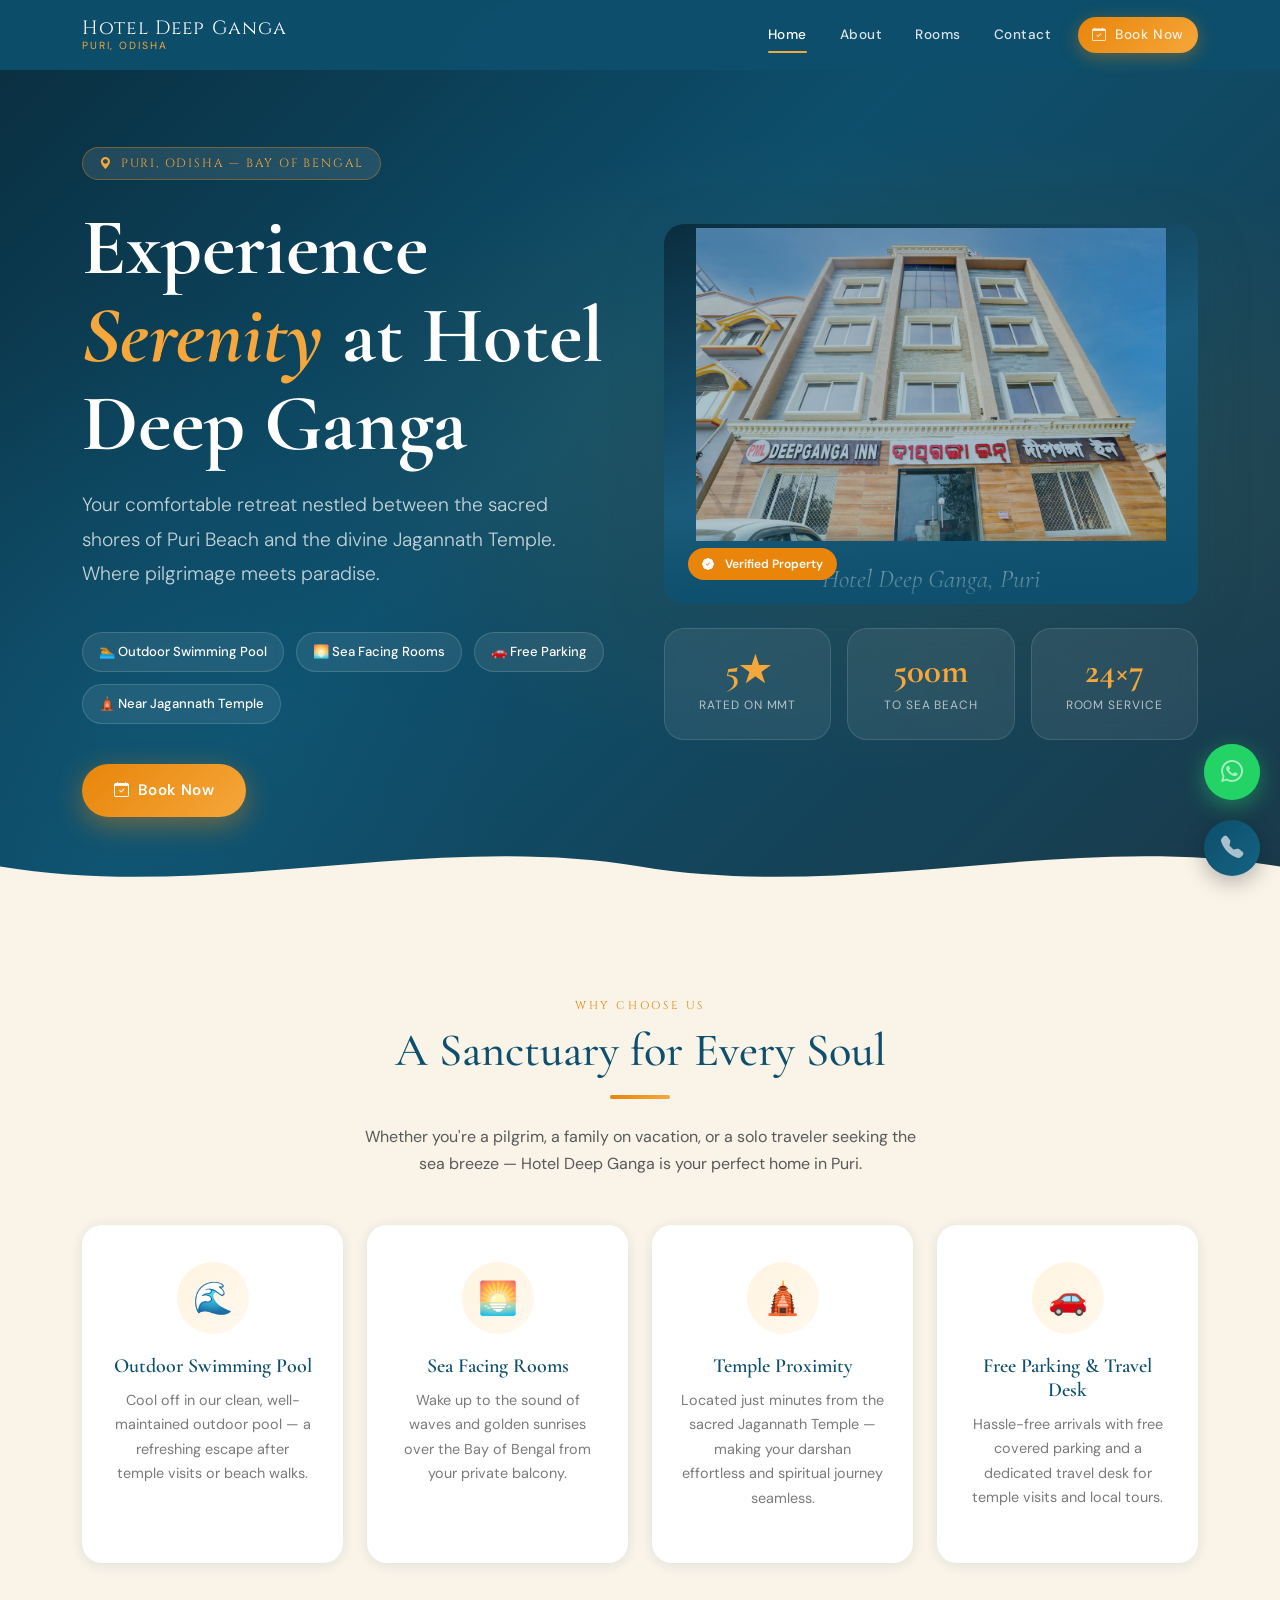
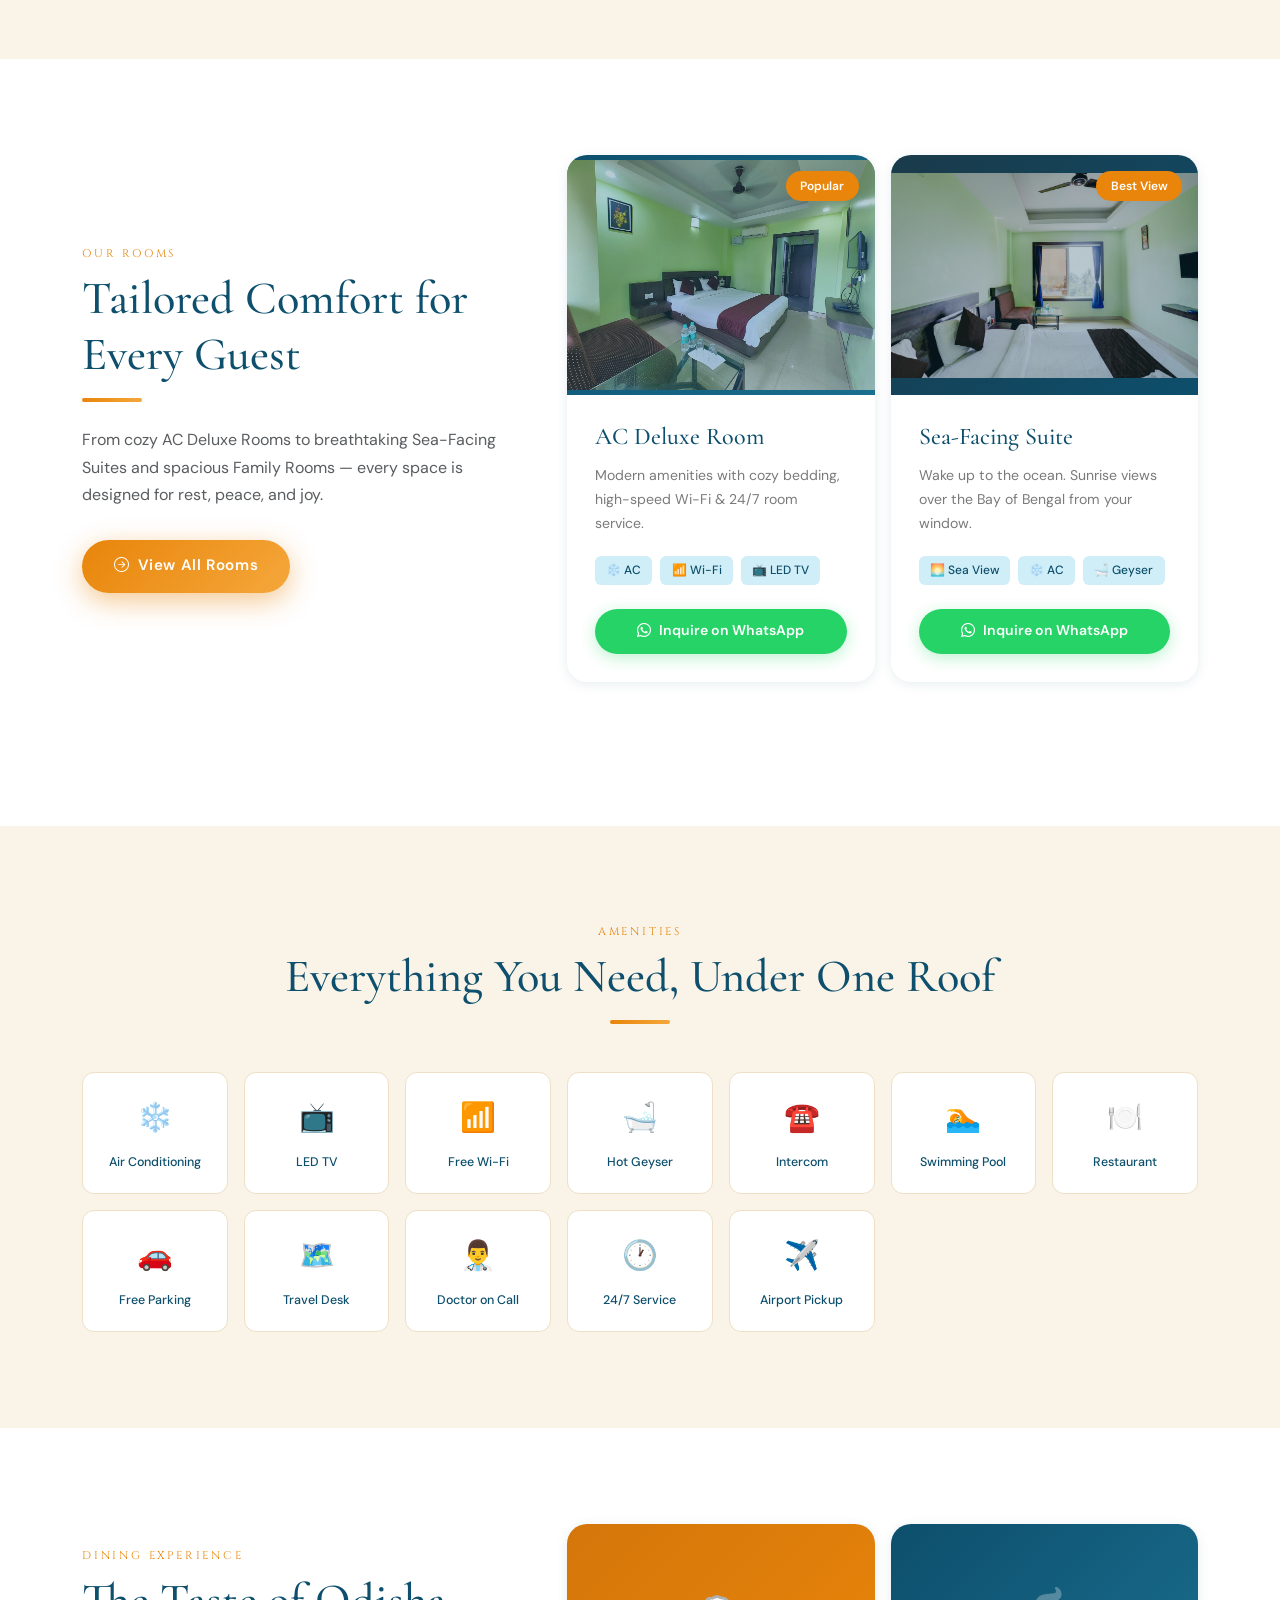
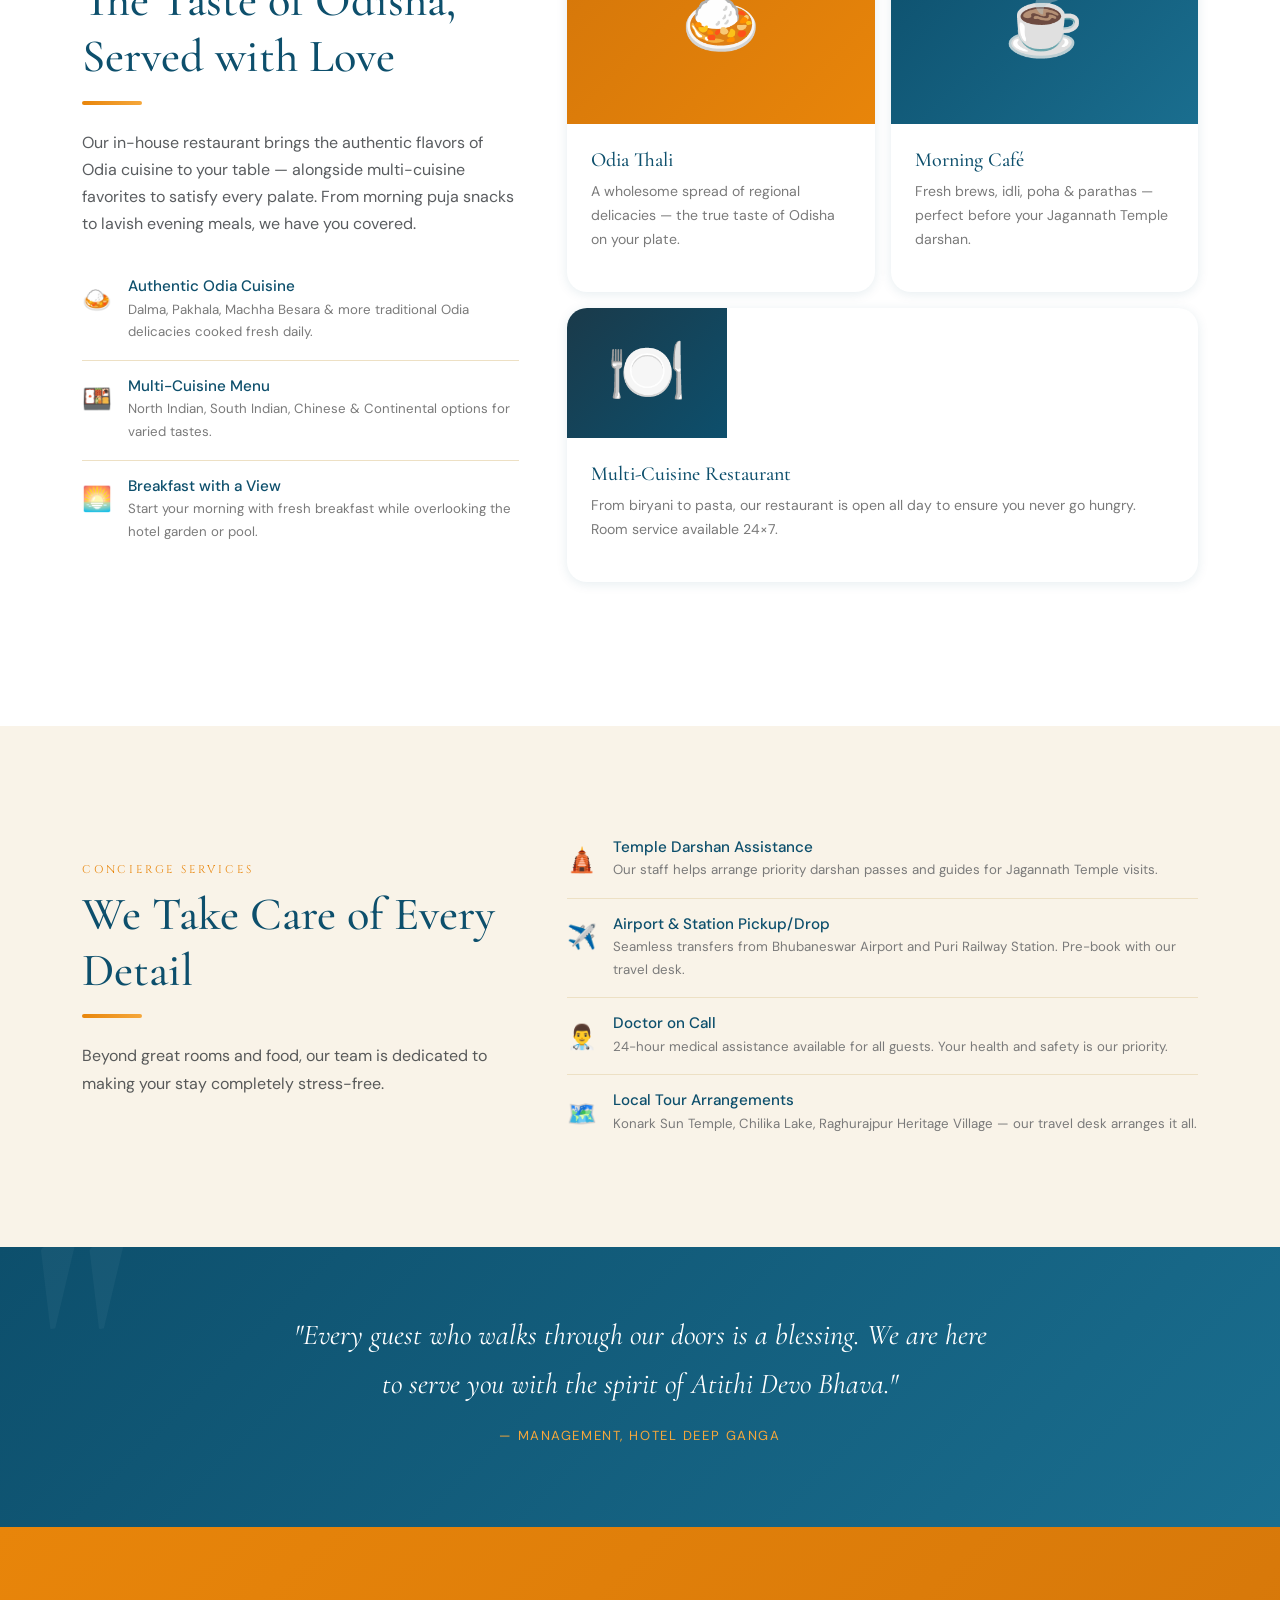
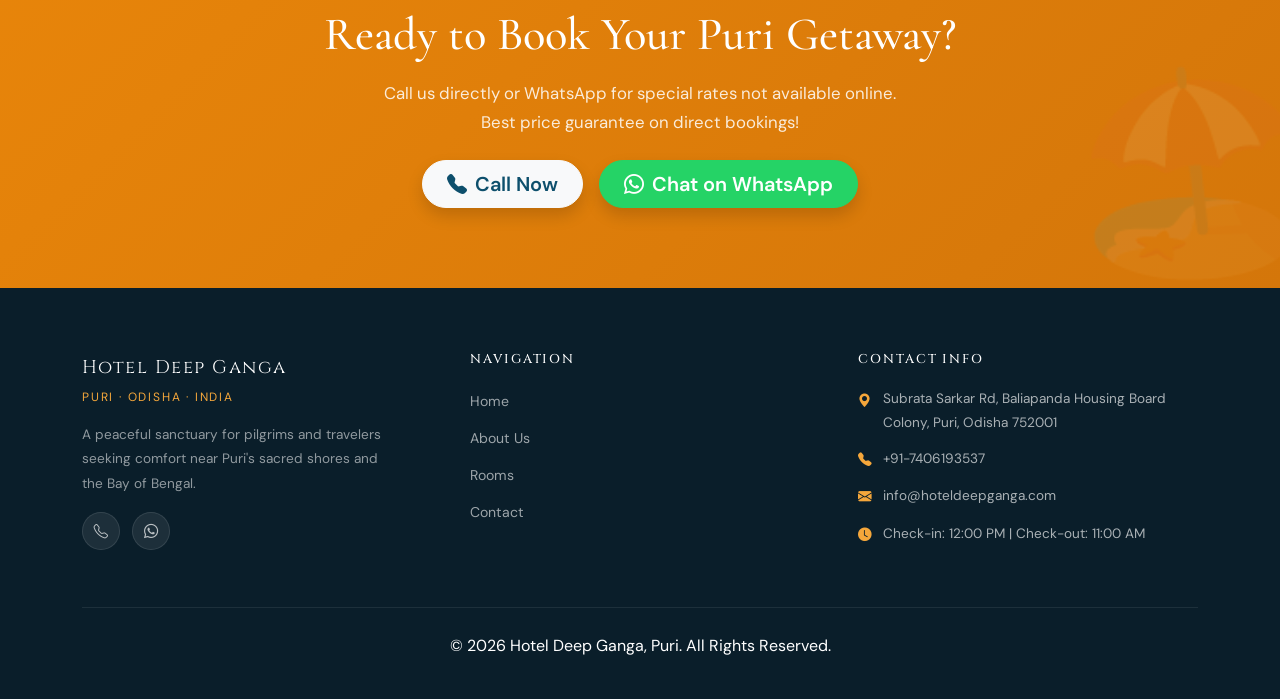
==== commit f8c9732d: "mob" ====
--- a/index.html
+++ b/index.html
@@ -41,7 +41,7 @@
       "postalCode": "752001",
       "addressCountry": "IN"
     },
-    "telephone": "+917723907764",
+    "telephone": "+917406193537",
     "checkinTime": "12:00",
     "checkoutTime": "11:00",
     "amenityFeature": [
@@ -90,7 +90,7 @@
         <li class="nav-item"><a class="nav-link" href="rooms.html">Rooms</a></li>
         <li class="nav-item"><a class="nav-link" href="contact.html">Contact</a></li>
         <li class="nav-item ms-lg-2">
-          <a class="nav-link btn-book-nav" href="https://wa.me/917723907764?text=Hi!%20I'd%20like%20to%20check%20room%20availability%20for%20my%20upcoming%20stay." target="_blank" rel="noopener">
+          <a class="nav-link btn-book-nav" href="https://wa.me/917406193537?text=Hi!%20I'd%20like%20to%20check%20room%20availability%20for%20my%20upcoming%20stay." target="_blank" rel="noopener">
             <i class="bi bi-calendar-check me-1"></i> Book Now
           </a>
         </li>
@@ -122,7 +122,7 @@
           <span class="hero-pill">🛕 Near Jagannath Temple</span>
         </div>
         <div class="hero-cta">
-          <a href="https://wa.me/917723907764?text=Hi!%20I'd%20like%20to%20check%20room%20availability%20for%20my%20upcoming%20stay." target="_blank" rel="noopener" class="btn-primary-cta">
+          <a href="https://wa.me/917406193537?text=Hi!%20I'd%20like%20to%20check%20room%20availability%20for%20my%20upcoming%20stay." target="_blank" rel="noopener" class="btn-primary-cta">
             <i class="bi bi-calendar-check"></i> Book Now</a>
           
         </div>
@@ -182,8 +182,8 @@
         <i class="bi bi-globe2"></i> Trip.com
       </a>
       <span class="text-muted small">or call us for direct discounts →</span>
-      <a href="tel:+917723907764" class="btn btn-sm btn-outline-secondary rounded-pill px-3">
-        <i class="bi bi-telephone-fill me-1"></i> +91-7723907764
+      <a href="tel:+917406193537" class="btn btn-sm btn-outline-secondary rounded-pill px-3">
+        <i class="bi bi-telephone-fill me-1"></i> +91-7406193537
       </a>
     </div>
   </div>
@@ -262,7 +262,7 @@
                   <span class="room-amenity-tag">📶 Wi-Fi</span>
                   <span class="room-amenity-tag">📺 LED TV</span>
                 </div>
-                <a href="https://wa.me/917723907764?text=Hi!%20I'd%20like%20to%20inquire%20about%20AC%20Deluxe%20Room%20rates." target="_blank" rel="noopener" class="btn-whatsapp-room">
+                <a href="https://wa.me/917406193537?text=Hi!%20I'd%20like%20to%20inquire%20about%20AC%20Deluxe%20Room%20rates." target="_blank" rel="noopener" class="btn-whatsapp-room">
                   <i class="bi bi-whatsapp"></i> Inquire on WhatsApp
                 </a>
               </div>
@@ -284,7 +284,7 @@
                   <span class="room-amenity-tag">❄️ AC</span>
                   <span class="room-amenity-tag">🛁 Geyser</span>
                 </div>
-                <a href="https://wa.me/917723907764?text=Hi!%20I'd%20like%20to%20inquire%20about%20Sea-Facing%20Suite%20rates." target="_blank" rel="noopener" class="btn-whatsapp-room">
+                <a href="https://wa.me/917406193537?text=Hi!%20I'd%20like%20to%20inquire%20about%20Sea-Facing%20Suite%20rates." target="_blank" rel="noopener" class="btn-whatsapp-room">
                   <i class="bi bi-whatsapp"></i> Inquire on WhatsApp
                 </a>
               </div>
@@ -445,10 +445,10 @@
     <h2 class="mb-3">Ready to Book Your Puri Getaway?</h2>
     <p class="mb-4">Call us directly or WhatsApp for special rates not available online. <br class="d-none d-md-block">Best price guarantee on direct bookings!</p>
     <div class="d-flex flex-wrap gap-3 justify-content-center">
-      <a href="tel:+917723907764" class="btn btn-light btn-lg rounded-pill px-4 fw-semibold text-ocean shadow">
+      <a href="tel:+917406193537" class="btn btn-light btn-lg rounded-pill px-4 fw-semibold text-ocean shadow">
         <i class="bi bi-telephone-fill me-2"></i>Call Now
       </a>
-      <a href="https://wa.me/917723907764?text=Hi!%20I'd%20like%20to%20check%20room%20availability%20for%20my%20upcoming%20stay." target="_blank" rel="noopener" class="btn btn-dark btn-lg rounded-pill px-4 fw-semibold shadow" style="background:#25D366;border-color:#25D366">
+      <a href="https://wa.me/917406193537?text=Hi!%20I'd%20like%20to%20check%20room%20availability%20for%20my%20upcoming%20stay." target="_blank" rel="noopener" class="btn btn-dark btn-lg rounded-pill px-4 fw-semibold shadow" style="background:#25D366;border-color:#25D366">
         <i class="bi bi-whatsapp me-2"></i>Chat on WhatsApp
       </a>
       
@@ -467,8 +467,8 @@
         </div>
         <p style="font-size:.85rem;color:rgba(255,255,255,.55);line-height:1.8;max-width:300px">A peaceful sanctuary for pilgrims and travelers seeking comfort near Puri's sacred shores and the Bay of Bengal.</p>
         <div class="mt-3">
-          <a href="tel:+917723907764" class="social-btn"><i class="bi bi-telephone"></i></a>
-          <a href="https://wa.me/917723907764" class="social-btn"><i class="bi bi-whatsapp"></i></a>
+          <a href="tel:+917406193537" class="social-btn"><i class="bi bi-telephone"></i></a>
+          <a href="https://wa.me/917406193537" class="social-btn"><i class="bi bi-whatsapp"></i></a>
         </div>
       </div>
       <div class="col-lg-4 col-md-6">
@@ -483,7 +483,7 @@
       <div class="col-lg-4 col-md-6">
         <h6>Contact Info</h6>
         <div class="footer-contact-item"><span class="icon"><i class="bi bi-geo-alt-fill"></i></span><span>Subrata Sarkar Rd, Baliapanda Housing Board Colony, Puri, Odisha 752001</span></div>
-        <div class="footer-contact-item"><span class="icon"><i class="bi bi-telephone-fill"></i></span><span>+91-7723907764</span></div>
+        <div class="footer-contact-item"><span class="icon"><i class="bi bi-telephone-fill"></i></span><span>+91-7406193537</span></div>
         <div class="footer-contact-item"><span class="icon"><i class="bi bi-envelope-fill"></i></span><span>info@hoteldeepganga.com</span></div>
         <div class="footer-contact-item"><span class="icon"><i class="bi bi-clock-fill"></i></span><span>Check-in: 12:00 PM | Check-out: 11:00 AM</span></div>
       </div>
@@ -496,14 +496,14 @@
 
 <!-- ========== FLOATING BUTTONS ========== -->
 <div class="fab-wrapper left">
-  <a href="https://wa.me/917723907764?text=Hi!%20I'd%20like%20to%20check%20room%20availability%20for%20my%20upcoming%20stay." target="_blank" rel="noopener" class="fab-btn whatsapp" aria-label="WhatsApp Hotel Deep Ganga">
+  <a href="https://wa.me/917406193537?text=Hi!%20I'd%20like%20to%20check%20room%20availability%20for%20my%20upcoming%20stay." target="_blank" rel="noopener" class="fab-btn whatsapp" aria-label="WhatsApp Hotel Deep Ganga">
     <span class="fab-pulse"></span>
     <i class="bi bi-whatsapp"></i>
     <span class="fab-tooltip">Chat with our Manager</span>
   </a>
 </div>
 <div class="fab-wrapper right">
-  <a href="tel:+917723907764" class="fab-btn call" aria-label="Call Hotel Deep Ganga">
+  <a href="tel:+917406193537" class="fab-btn call" aria-label="Call Hotel Deep Ganga">
     <span class="fab-pulse"></span>
     <i class="bi bi-telephone-fill"></i>
     <span class="fab-tooltip">Call Hotel Deep Ganga</span>
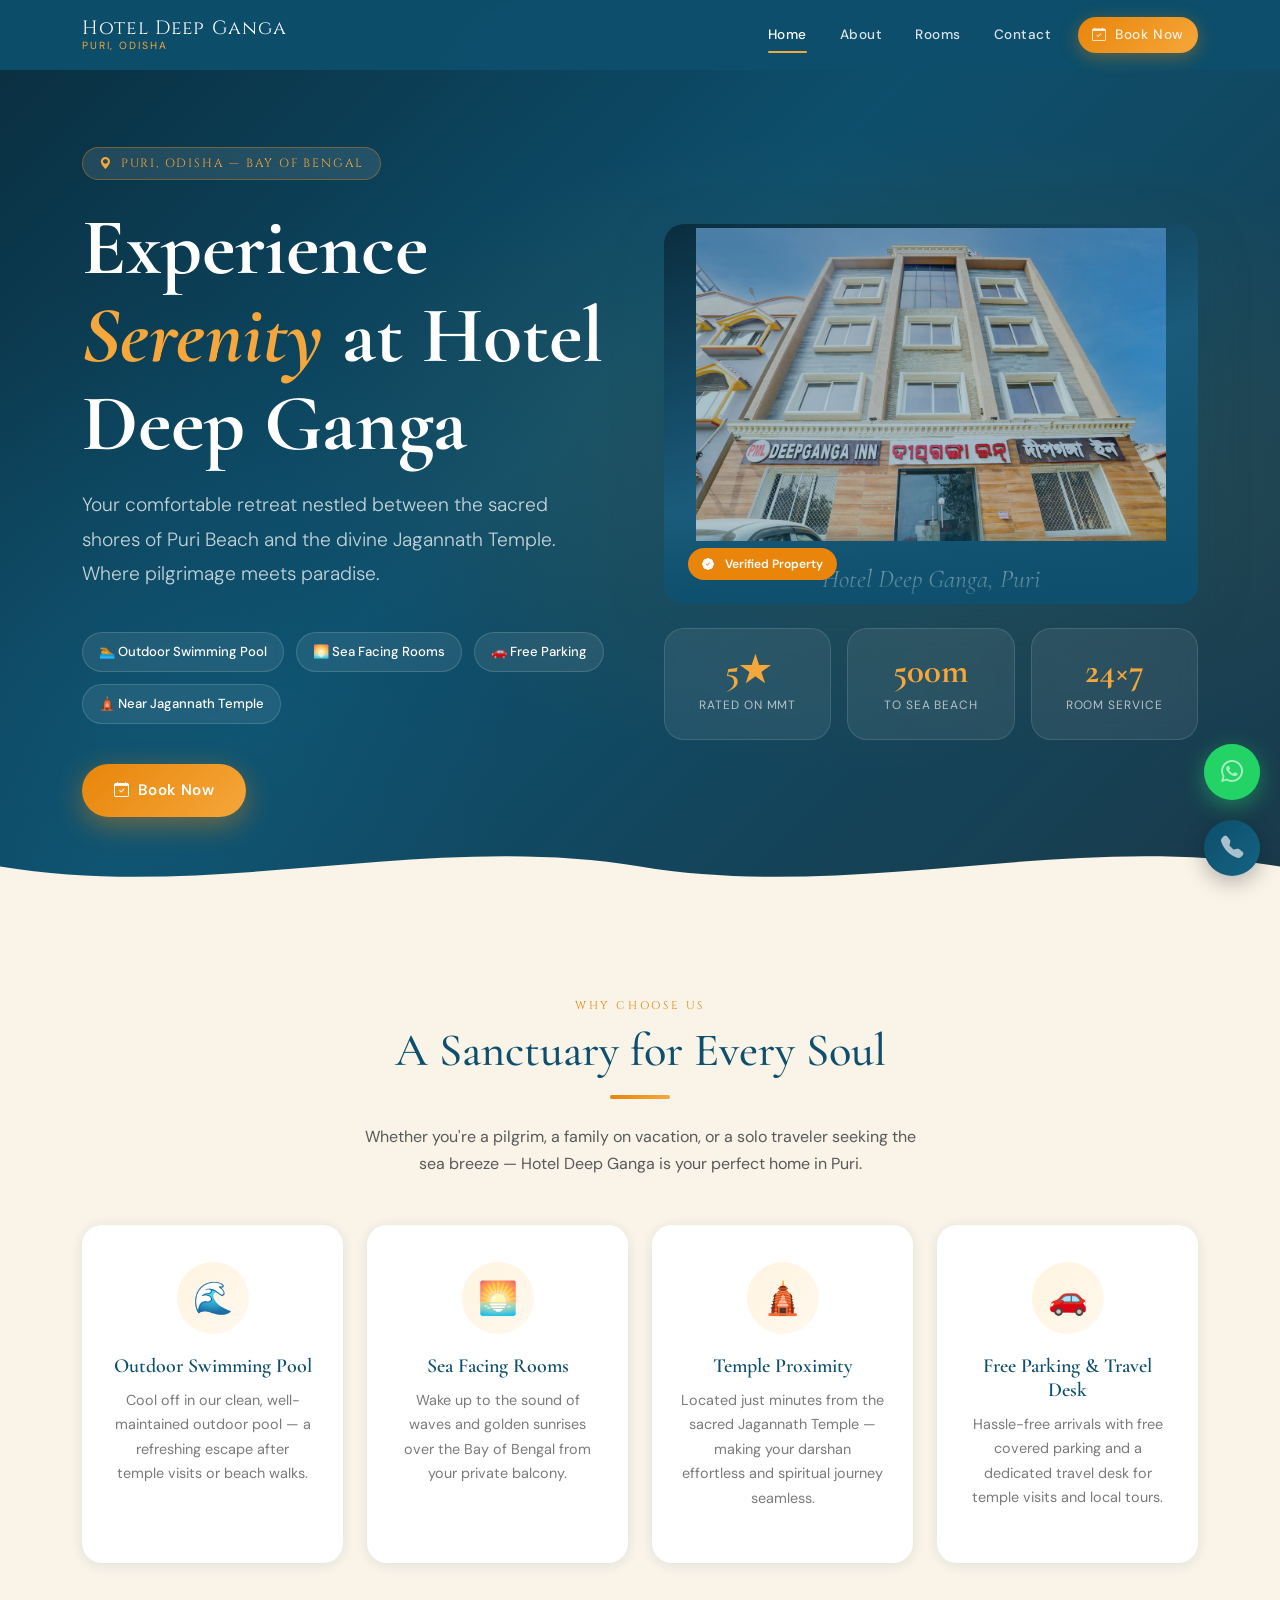
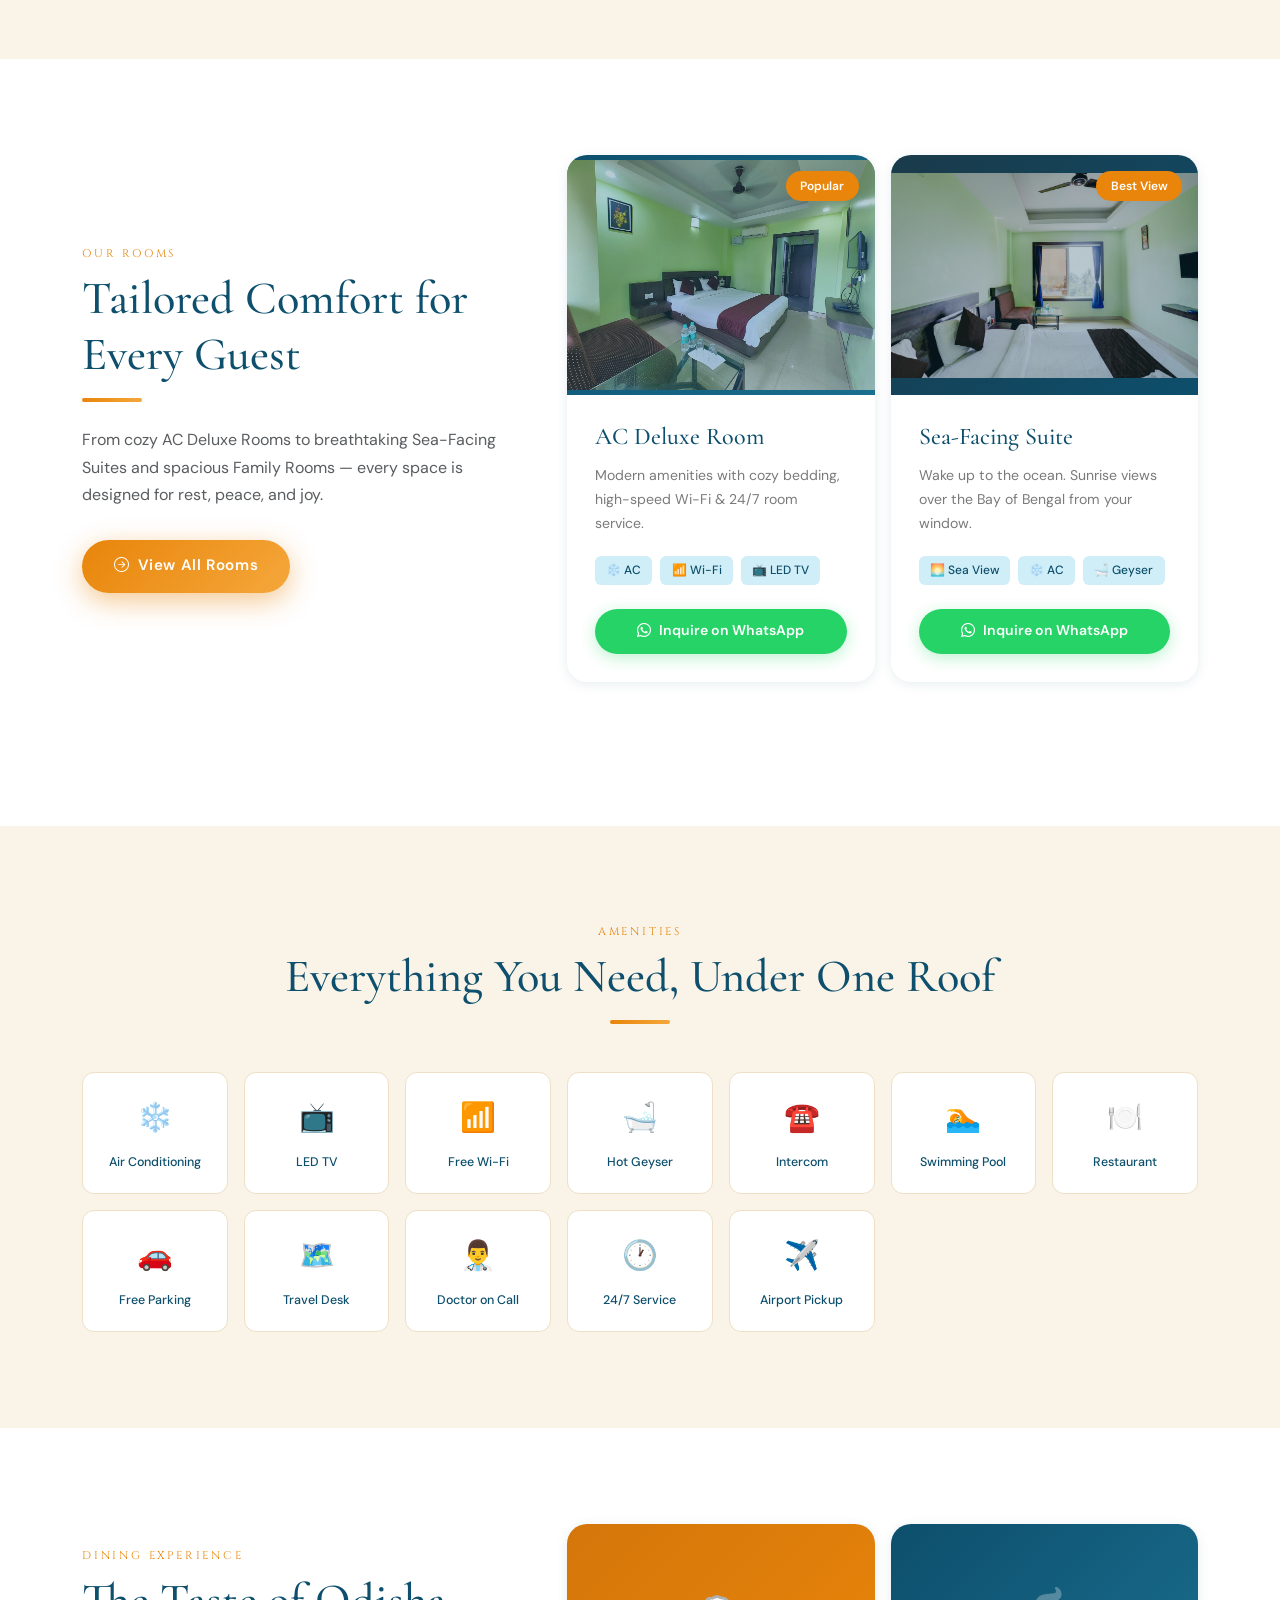
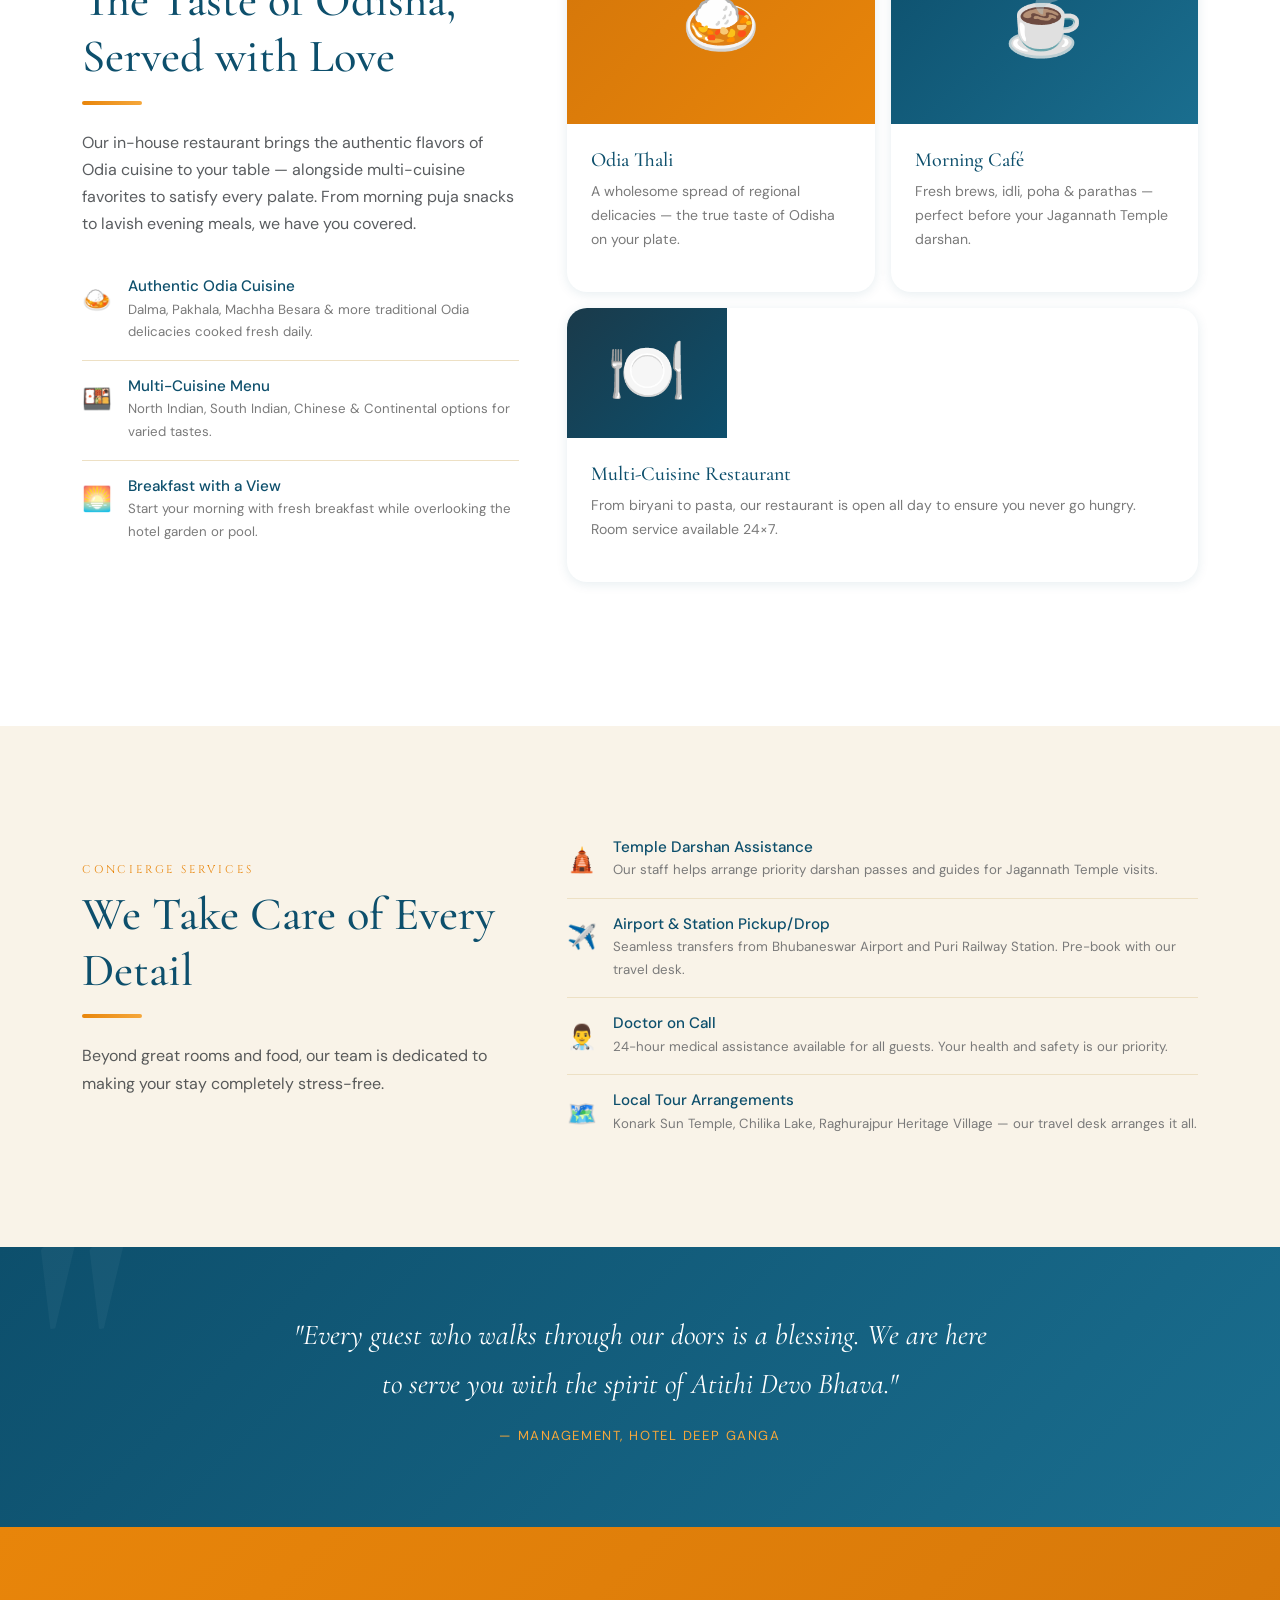
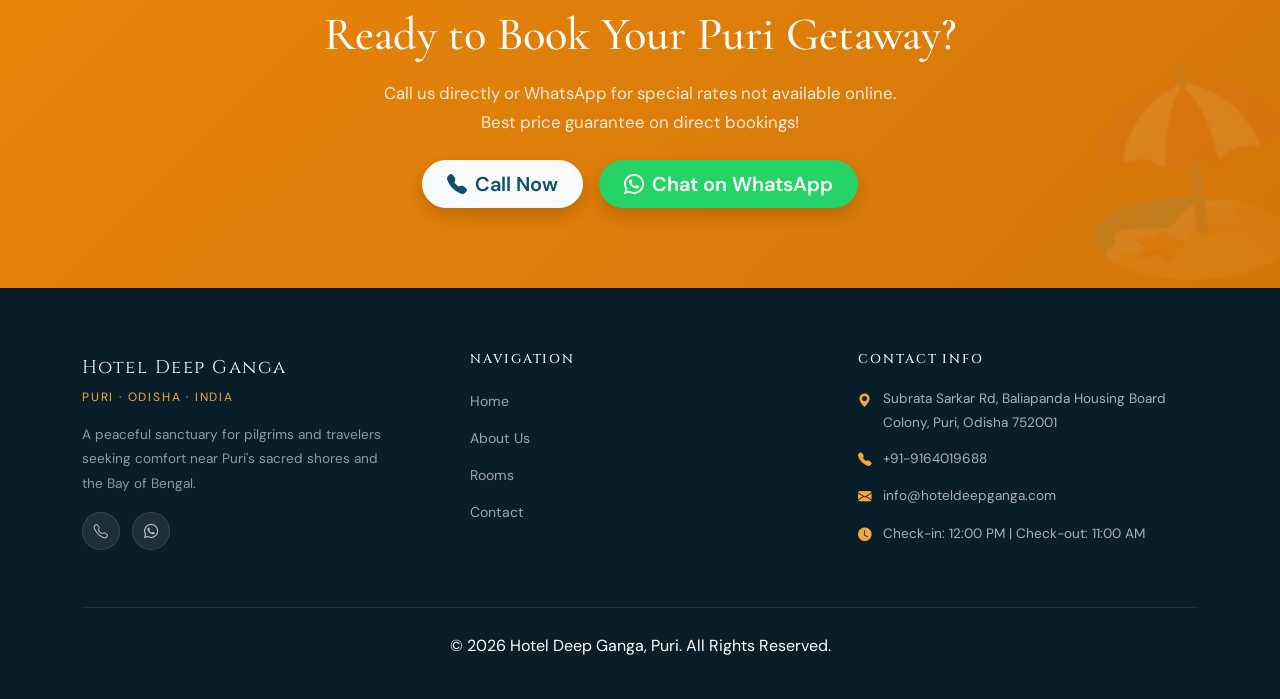
==== commit 8177f728: "mob" ====
--- a/index.html
+++ b/index.html
@@ -41,7 +41,7 @@
       "postalCode": "752001",
       "addressCountry": "IN"
     },
-    "telephone": "+917406193537",
+    "telephone": "+919164019688",
     "checkinTime": "12:00",
     "checkoutTime": "11:00",
     "amenityFeature": [
@@ -90,7 +90,7 @@
         <li class="nav-item"><a class="nav-link" href="rooms.html">Rooms</a></li>
         <li class="nav-item"><a class="nav-link" href="contact.html">Contact</a></li>
         <li class="nav-item ms-lg-2">
-          <a class="nav-link btn-book-nav" href="https://wa.me/917406193537?text=Hi!%20I'd%20like%20to%20check%20room%20availability%20for%20my%20upcoming%20stay." target="_blank" rel="noopener">
+          <a class="nav-link btn-book-nav" href="https://wa.me/919164019688?text=Hi!%20I'd%20like%20to%20check%20room%20availability%20for%20my%20upcoming%20stay." target="_blank" rel="noopener">
             <i class="bi bi-calendar-check me-1"></i> Book Now
           </a>
         </li>
@@ -122,7 +122,7 @@
           <span class="hero-pill">🛕 Near Jagannath Temple</span>
         </div>
         <div class="hero-cta">
-          <a href="https://wa.me/917406193537?text=Hi!%20I'd%20like%20to%20check%20room%20availability%20for%20my%20upcoming%20stay." target="_blank" rel="noopener" class="btn-primary-cta">
+          <a href="https://wa.me/919164019688?text=Hi!%20I'd%20like%20to%20check%20room%20availability%20for%20my%20upcoming%20stay." target="_blank" rel="noopener" class="btn-primary-cta">
             <i class="bi bi-calendar-check"></i> Book Now</a>
           
         </div>
@@ -182,8 +182,8 @@
         <i class="bi bi-globe2"></i> Trip.com
       </a>
       <span class="text-muted small">or call us for direct discounts →</span>
-      <a href="tel:+917406193537" class="btn btn-sm btn-outline-secondary rounded-pill px-3">
-        <i class="bi bi-telephone-fill me-1"></i> +91-7406193537
+      <a href="tel:+919164019688" class="btn btn-sm btn-outline-secondary rounded-pill px-3">
+        <i class="bi bi-telephone-fill me-1"></i> +91-9164019688
       </a>
     </div>
   </div>
@@ -262,7 +262,7 @@
                   <span class="room-amenity-tag">📶 Wi-Fi</span>
                   <span class="room-amenity-tag">📺 LED TV</span>
                 </div>
-                <a href="https://wa.me/917406193537?text=Hi!%20I'd%20like%20to%20inquire%20about%20AC%20Deluxe%20Room%20rates." target="_blank" rel="noopener" class="btn-whatsapp-room">
+                <a href="https://wa.me/919164019688?text=Hi!%20I'd%20like%20to%20inquire%20about%20AC%20Deluxe%20Room%20rates." target="_blank" rel="noopener" class="btn-whatsapp-room">
                   <i class="bi bi-whatsapp"></i> Inquire on WhatsApp
                 </a>
               </div>
@@ -284,7 +284,7 @@
                   <span class="room-amenity-tag">❄️ AC</span>
                   <span class="room-amenity-tag">🛁 Geyser</span>
                 </div>
-                <a href="https://wa.me/917406193537?text=Hi!%20I'd%20like%20to%20inquire%20about%20Sea-Facing%20Suite%20rates." target="_blank" rel="noopener" class="btn-whatsapp-room">
+                <a href="https://wa.me/919164019688?text=Hi!%20I'd%20like%20to%20inquire%20about%20Sea-Facing%20Suite%20rates." target="_blank" rel="noopener" class="btn-whatsapp-room">
                   <i class="bi bi-whatsapp"></i> Inquire on WhatsApp
                 </a>
               </div>
@@ -445,10 +445,10 @@
     <h2 class="mb-3">Ready to Book Your Puri Getaway?</h2>
     <p class="mb-4">Call us directly or WhatsApp for special rates not available online. <br class="d-none d-md-block">Best price guarantee on direct bookings!</p>
     <div class="d-flex flex-wrap gap-3 justify-content-center">
-      <a href="tel:+917406193537" class="btn btn-light btn-lg rounded-pill px-4 fw-semibold text-ocean shadow">
+      <a href="tel:+919164019688" class="btn btn-light btn-lg rounded-pill px-4 fw-semibold text-ocean shadow">
         <i class="bi bi-telephone-fill me-2"></i>Call Now
       </a>
-      <a href="https://wa.me/917406193537?text=Hi!%20I'd%20like%20to%20check%20room%20availability%20for%20my%20upcoming%20stay." target="_blank" rel="noopener" class="btn btn-dark btn-lg rounded-pill px-4 fw-semibold shadow" style="background:#25D366;border-color:#25D366">
+      <a href="https://wa.me/919164019688?text=Hi!%20I'd%20like%20to%20check%20room%20availability%20for%20my%20upcoming%20stay." target="_blank" rel="noopener" class="btn btn-dark btn-lg rounded-pill px-4 fw-semibold shadow" style="background:#25D366;border-color:#25D366">
         <i class="bi bi-whatsapp me-2"></i>Chat on WhatsApp
       </a>
       
@@ -467,8 +467,8 @@
         </div>
         <p style="font-size:.85rem;color:rgba(255,255,255,.55);line-height:1.8;max-width:300px">A peaceful sanctuary for pilgrims and travelers seeking comfort near Puri's sacred shores and the Bay of Bengal.</p>
         <div class="mt-3">
-          <a href="tel:+917406193537" class="social-btn"><i class="bi bi-telephone"></i></a>
-          <a href="https://wa.me/917406193537" class="social-btn"><i class="bi bi-whatsapp"></i></a>
+          <a href="tel:+919164019688" class="social-btn"><i class="bi bi-telephone"></i></a>
+          <a href="https://wa.me/919164019688" class="social-btn"><i class="bi bi-whatsapp"></i></a>
         </div>
       </div>
       <div class="col-lg-4 col-md-6">
@@ -483,7 +483,7 @@
       <div class="col-lg-4 col-md-6">
         <h6>Contact Info</h6>
         <div class="footer-contact-item"><span class="icon"><i class="bi bi-geo-alt-fill"></i></span><span>Subrata Sarkar Rd, Baliapanda Housing Board Colony, Puri, Odisha 752001</span></div>
-        <div class="footer-contact-item"><span class="icon"><i class="bi bi-telephone-fill"></i></span><span>+91-7406193537</span></div>
+        <div class="footer-contact-item"><span class="icon"><i class="bi bi-telephone-fill"></i></span><span>+91-9164019688</span></div>
         <div class="footer-contact-item"><span class="icon"><i class="bi bi-envelope-fill"></i></span><span>info@hoteldeepganga.com</span></div>
         <div class="footer-contact-item"><span class="icon"><i class="bi bi-clock-fill"></i></span><span>Check-in: 12:00 PM | Check-out: 11:00 AM</span></div>
       </div>
@@ -496,14 +496,14 @@
 
 <!-- ========== FLOATING BUTTONS ========== -->
 <div class="fab-wrapper left">
-  <a href="https://wa.me/917406193537?text=Hi!%20I'd%20like%20to%20check%20room%20availability%20for%20my%20upcoming%20stay." target="_blank" rel="noopener" class="fab-btn whatsapp" aria-label="WhatsApp Hotel Deep Ganga">
+  <a href="https://wa.me/919164019688?text=Hi!%20I'd%20like%20to%20check%20room%20availability%20for%20my%20upcoming%20stay." target="_blank" rel="noopener" class="fab-btn whatsapp" aria-label="WhatsApp Hotel Deep Ganga">
     <span class="fab-pulse"></span>
     <i class="bi bi-whatsapp"></i>
     <span class="fab-tooltip">Chat with our Manager</span>
   </a>
 </div>
 <div class="fab-wrapper right">
-  <a href="tel:+917406193537" class="fab-btn call" aria-label="Call Hotel Deep Ganga">
+  <a href="tel:+919164019688" class="fab-btn call" aria-label="Call Hotel Deep Ganga">
     <span class="fab-pulse"></span>
     <i class="bi bi-telephone-fill"></i>
     <span class="fab-tooltip">Call Hotel Deep Ganga</span>
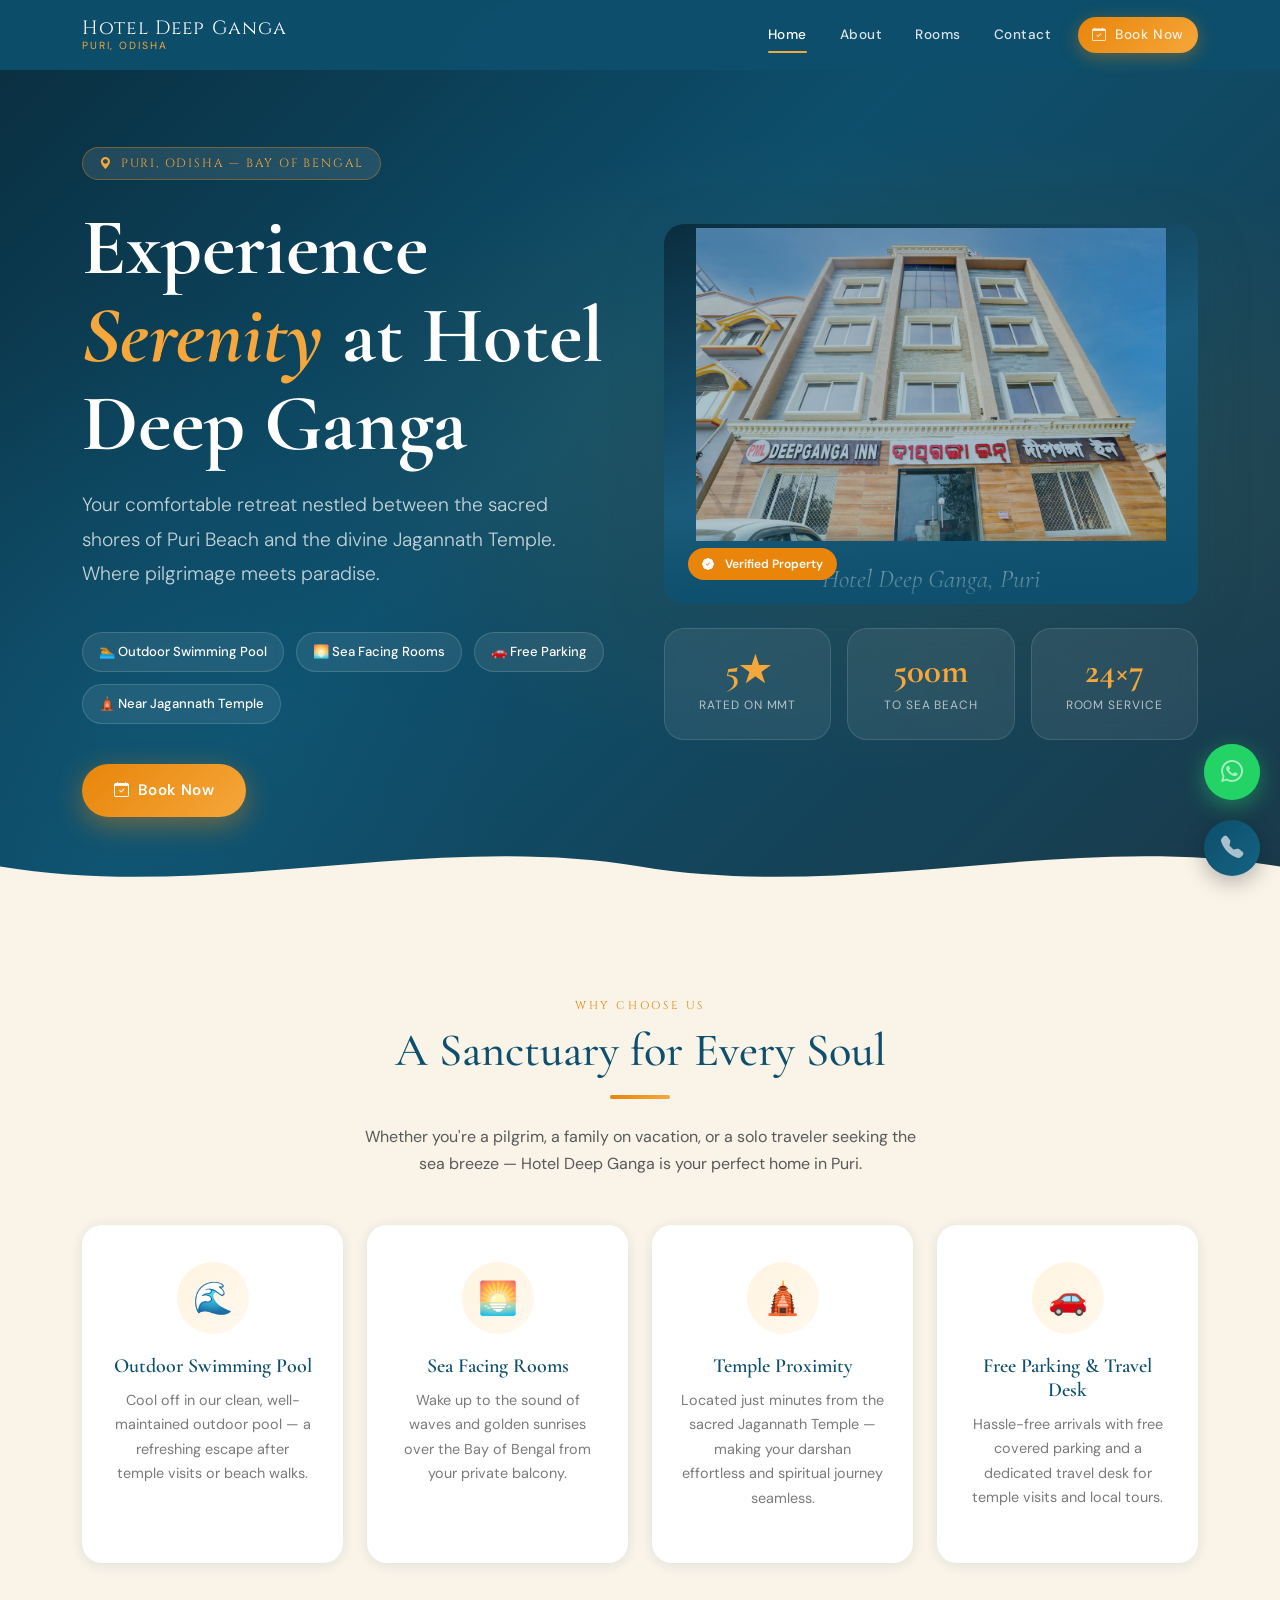
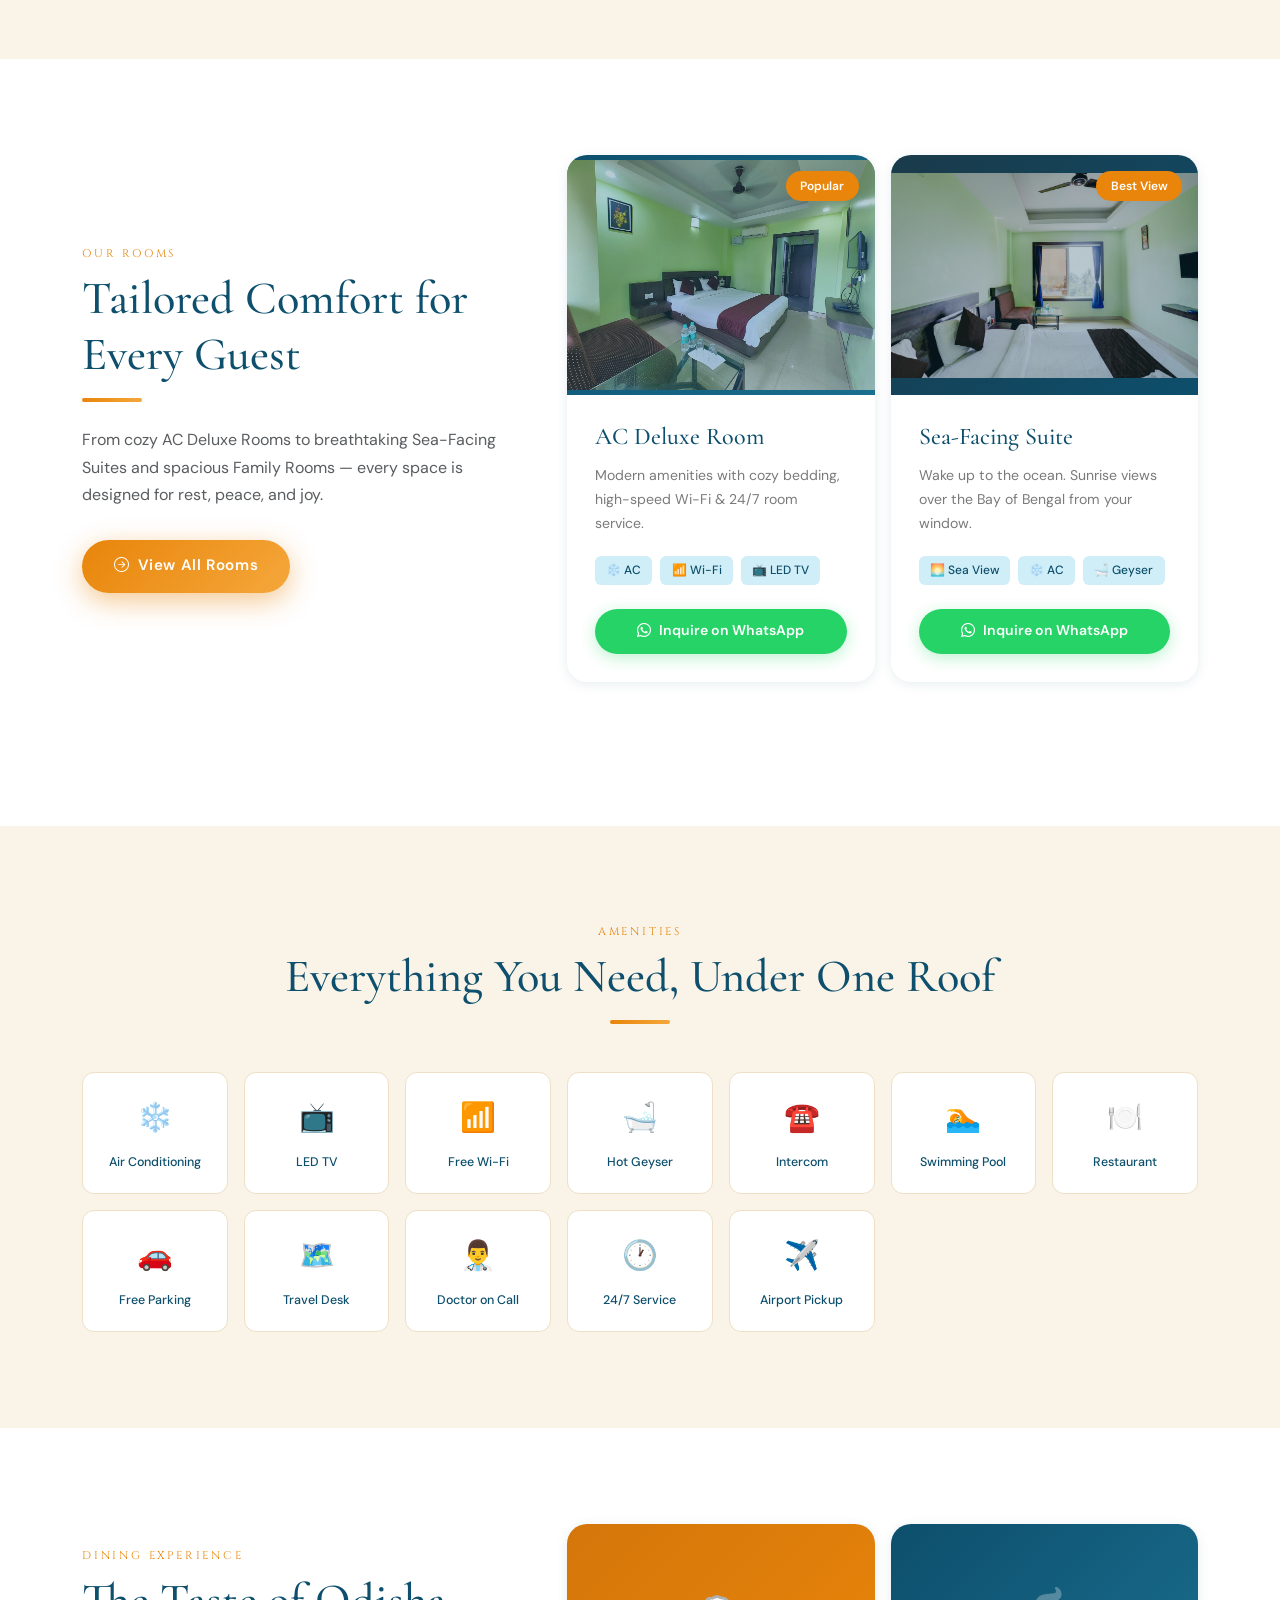
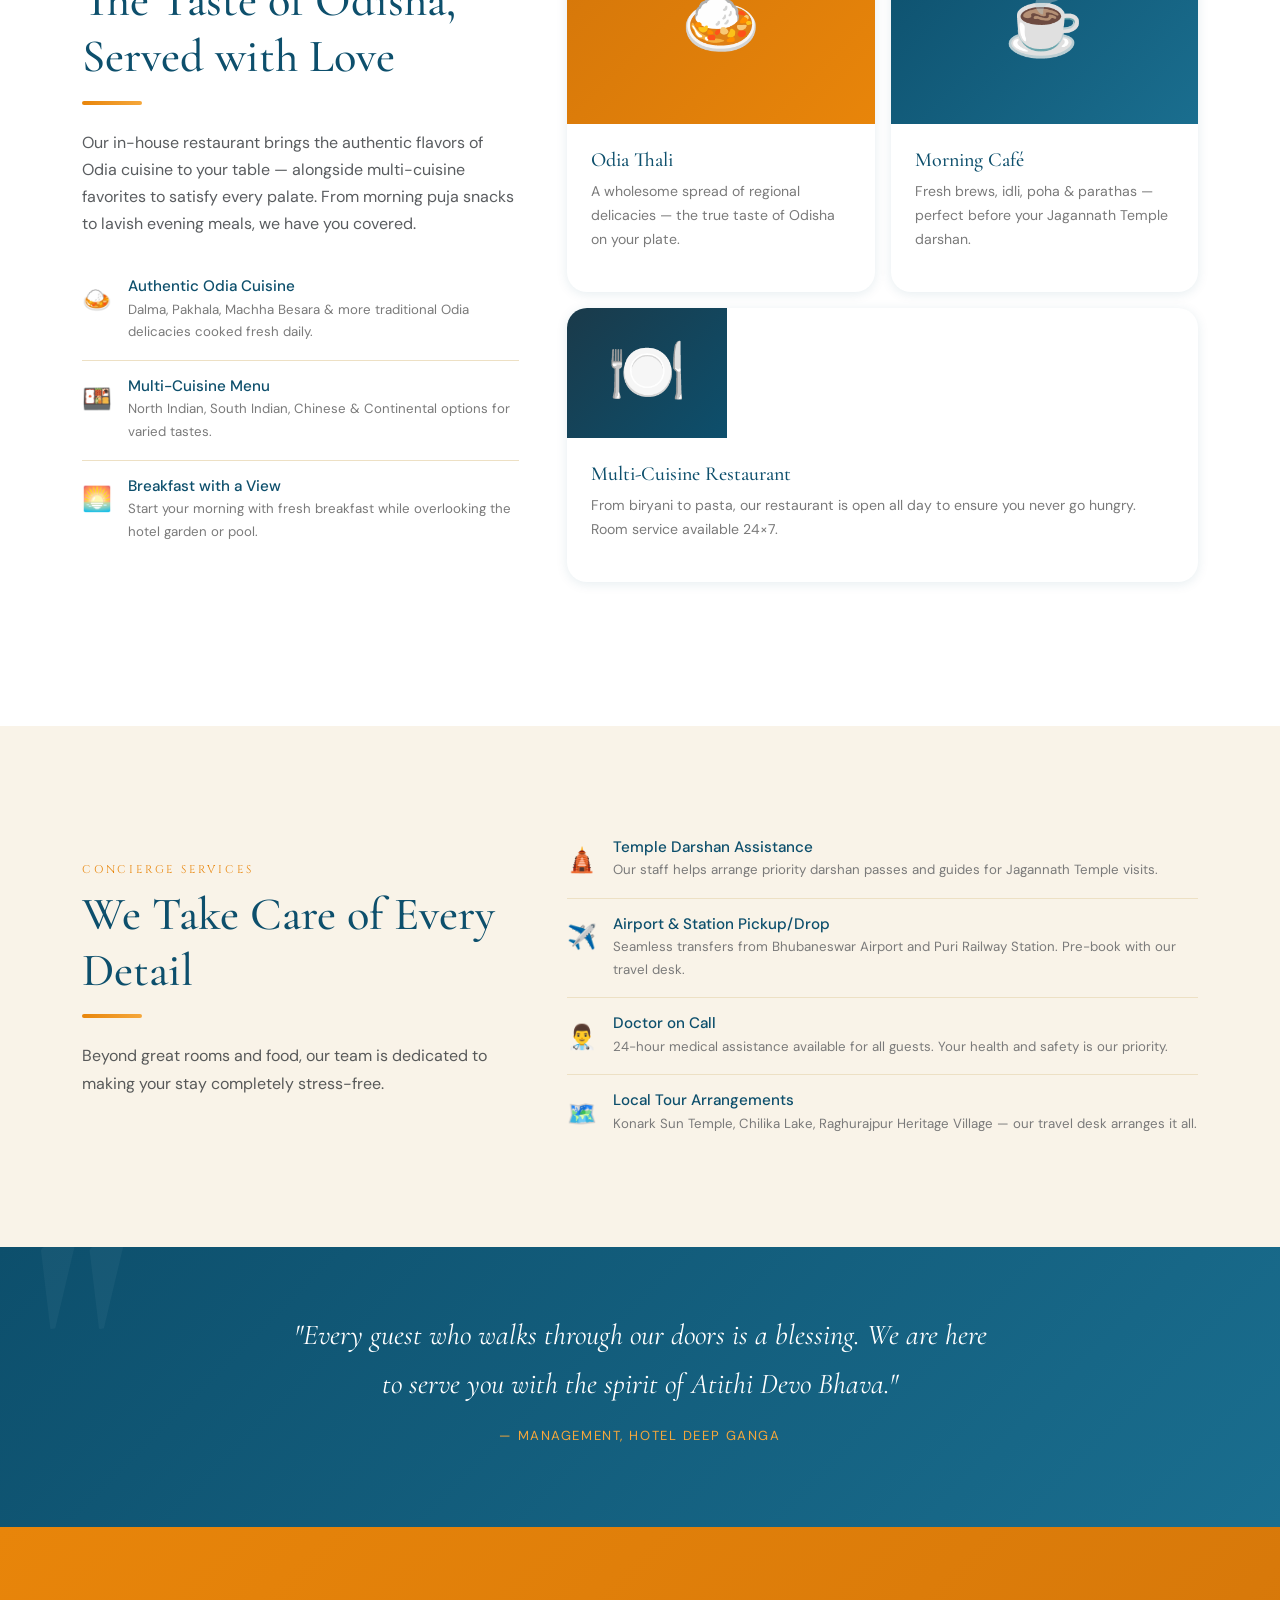
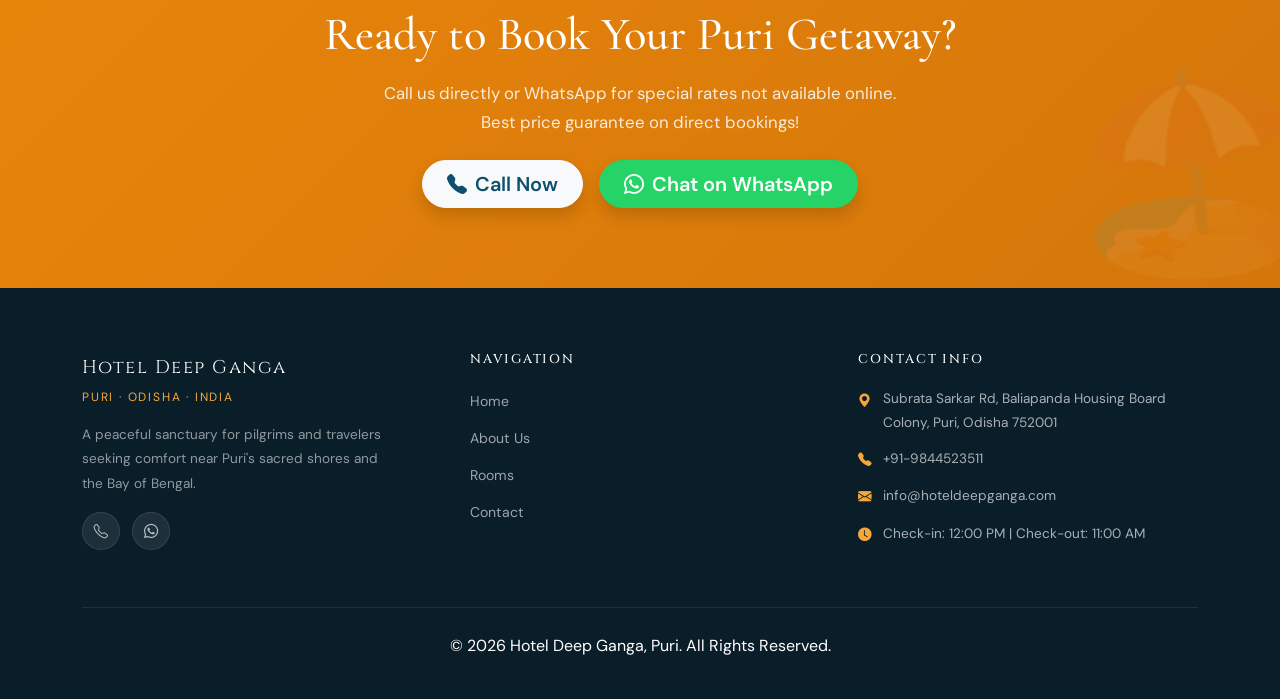
==== commit c2b2ce9a: "mob" ====
--- a/index.html
+++ b/index.html
@@ -41,7 +41,7 @@
       "postalCode": "752001",
       "addressCountry": "IN"
     },
-    "telephone": "+919164019688",
+    "telephone": "+919844523511",
     "checkinTime": "12:00",
     "checkoutTime": "11:00",
     "amenityFeature": [
@@ -90,7 +90,7 @@
         <li class="nav-item"><a class="nav-link" href="rooms.html">Rooms</a></li>
         <li class="nav-item"><a class="nav-link" href="contact.html">Contact</a></li>
         <li class="nav-item ms-lg-2">
-          <a class="nav-link btn-book-nav" href="https://wa.me/919164019688?text=Hi!%20I'd%20like%20to%20check%20room%20availability%20for%20my%20upcoming%20stay." target="_blank" rel="noopener">
+          <a class="nav-link btn-book-nav" href="https://wa.me/919844523511?text=Hi!%20I'd%20like%20to%20check%20room%20availability%20for%20my%20upcoming%20stay." target="_blank" rel="noopener">
             <i class="bi bi-calendar-check me-1"></i> Book Now
           </a>
         </li>
@@ -122,7 +122,7 @@
           <span class="hero-pill">🛕 Near Jagannath Temple</span>
         </div>
         <div class="hero-cta">
-          <a href="https://wa.me/919164019688?text=Hi!%20I'd%20like%20to%20check%20room%20availability%20for%20my%20upcoming%20stay." target="_blank" rel="noopener" class="btn-primary-cta">
+          <a href="https://wa.me/919844523511?text=Hi!%20I'd%20like%20to%20check%20room%20availability%20for%20my%20upcoming%20stay." target="_blank" rel="noopener" class="btn-primary-cta">
             <i class="bi bi-calendar-check"></i> Book Now</a>
           
         </div>
@@ -182,8 +182,8 @@
         <i class="bi bi-globe2"></i> Trip.com
       </a>
       <span class="text-muted small">or call us for direct discounts →</span>
-      <a href="tel:+919164019688" class="btn btn-sm btn-outline-secondary rounded-pill px-3">
-        <i class="bi bi-telephone-fill me-1"></i> +91-9164019688
+      <a href="tel:+919844523511" class="btn btn-sm btn-outline-secondary rounded-pill px-3">
+        <i class="bi bi-telephone-fill me-1"></i> +91-9844523511
       </a>
     </div>
   </div>
@@ -262,7 +262,7 @@
                   <span class="room-amenity-tag">📶 Wi-Fi</span>
                   <span class="room-amenity-tag">📺 LED TV</span>
                 </div>
-                <a href="https://wa.me/919164019688?text=Hi!%20I'd%20like%20to%20inquire%20about%20AC%20Deluxe%20Room%20rates." target="_blank" rel="noopener" class="btn-whatsapp-room">
+                <a href="https://wa.me/919844523511?text=Hi!%20I'd%20like%20to%20inquire%20about%20AC%20Deluxe%20Room%20rates." target="_blank" rel="noopener" class="btn-whatsapp-room">
                   <i class="bi bi-whatsapp"></i> Inquire on WhatsApp
                 </a>
               </div>
@@ -284,7 +284,7 @@
                   <span class="room-amenity-tag">❄️ AC</span>
                   <span class="room-amenity-tag">🛁 Geyser</span>
                 </div>
-                <a href="https://wa.me/919164019688?text=Hi!%20I'd%20like%20to%20inquire%20about%20Sea-Facing%20Suite%20rates." target="_blank" rel="noopener" class="btn-whatsapp-room">
+                <a href="https://wa.me/919844523511?text=Hi!%20I'd%20like%20to%20inquire%20about%20Sea-Facing%20Suite%20rates." target="_blank" rel="noopener" class="btn-whatsapp-room">
                   <i class="bi bi-whatsapp"></i> Inquire on WhatsApp
                 </a>
               </div>
@@ -445,10 +445,10 @@
     <h2 class="mb-3">Ready to Book Your Puri Getaway?</h2>
     <p class="mb-4">Call us directly or WhatsApp for special rates not available online. <br class="d-none d-md-block">Best price guarantee on direct bookings!</p>
     <div class="d-flex flex-wrap gap-3 justify-content-center">
-      <a href="tel:+919164019688" class="btn btn-light btn-lg rounded-pill px-4 fw-semibold text-ocean shadow">
+      <a href="tel:+919844523511" class="btn btn-light btn-lg rounded-pill px-4 fw-semibold text-ocean shadow">
         <i class="bi bi-telephone-fill me-2"></i>Call Now
       </a>
-      <a href="https://wa.me/919164019688?text=Hi!%20I'd%20like%20to%20check%20room%20availability%20for%20my%20upcoming%20stay." target="_blank" rel="noopener" class="btn btn-dark btn-lg rounded-pill px-4 fw-semibold shadow" style="background:#25D366;border-color:#25D366">
+      <a href="https://wa.me/919844523511?text=Hi!%20I'd%20like%20to%20check%20room%20availability%20for%20my%20upcoming%20stay." target="_blank" rel="noopener" class="btn btn-dark btn-lg rounded-pill px-4 fw-semibold shadow" style="background:#25D366;border-color:#25D366">
         <i class="bi bi-whatsapp me-2"></i>Chat on WhatsApp
       </a>
       
@@ -467,8 +467,8 @@
         </div>
         <p style="font-size:.85rem;color:rgba(255,255,255,.55);line-height:1.8;max-width:300px">A peaceful sanctuary for pilgrims and travelers seeking comfort near Puri's sacred shores and the Bay of Bengal.</p>
         <div class="mt-3">
-          <a href="tel:+919164019688" class="social-btn"><i class="bi bi-telephone"></i></a>
-          <a href="https://wa.me/919164019688" class="social-btn"><i class="bi bi-whatsapp"></i></a>
+          <a href="tel:+919844523511" class="social-btn"><i class="bi bi-telephone"></i></a>
+          <a href="https://wa.me/919844523511" class="social-btn"><i class="bi bi-whatsapp"></i></a>
         </div>
       </div>
       <div class="col-lg-4 col-md-6">
@@ -483,7 +483,7 @@
       <div class="col-lg-4 col-md-6">
         <h6>Contact Info</h6>
         <div class="footer-contact-item"><span class="icon"><i class="bi bi-geo-alt-fill"></i></span><span>Subrata Sarkar Rd, Baliapanda Housing Board Colony, Puri, Odisha 752001</span></div>
-        <div class="footer-contact-item"><span class="icon"><i class="bi bi-telephone-fill"></i></span><span>+91-9164019688</span></div>
+        <div class="footer-contact-item"><span class="icon"><i class="bi bi-telephone-fill"></i></span><span>+91-9844523511</span></div>
         <div class="footer-contact-item"><span class="icon"><i class="bi bi-envelope-fill"></i></span><span>info@hoteldeepganga.com</span></div>
         <div class="footer-contact-item"><span class="icon"><i class="bi bi-clock-fill"></i></span><span>Check-in: 12:00 PM | Check-out: 11:00 AM</span></div>
       </div>
@@ -496,14 +496,14 @@
 
 <!-- ========== FLOATING BUTTONS ========== -->
 <div class="fab-wrapper left">
-  <a href="https://wa.me/919164019688?text=Hi!%20I'd%20like%20to%20check%20room%20availability%20for%20my%20upcoming%20stay." target="_blank" rel="noopener" class="fab-btn whatsapp" aria-label="WhatsApp Hotel Deep Ganga">
+  <a href="https://wa.me/919844523511?text=Hi!%20I'd%20like%20to%20check%20room%20availability%20for%20my%20upcoming%20stay." target="_blank" rel="noopener" class="fab-btn whatsapp" aria-label="WhatsApp Hotel Deep Ganga">
     <span class="fab-pulse"></span>
     <i class="bi bi-whatsapp"></i>
     <span class="fab-tooltip">Chat with our Manager</span>
   </a>
 </div>
 <div class="fab-wrapper right">
-  <a href="tel:+919164019688" class="fab-btn call" aria-label="Call Hotel Deep Ganga">
+  <a href="tel:+919844523511" class="fab-btn call" aria-label="Call Hotel Deep Ganga">
     <span class="fab-pulse"></span>
     <i class="bi bi-telephone-fill"></i>
     <span class="fab-tooltip">Call Hotel Deep Ganga</span>
